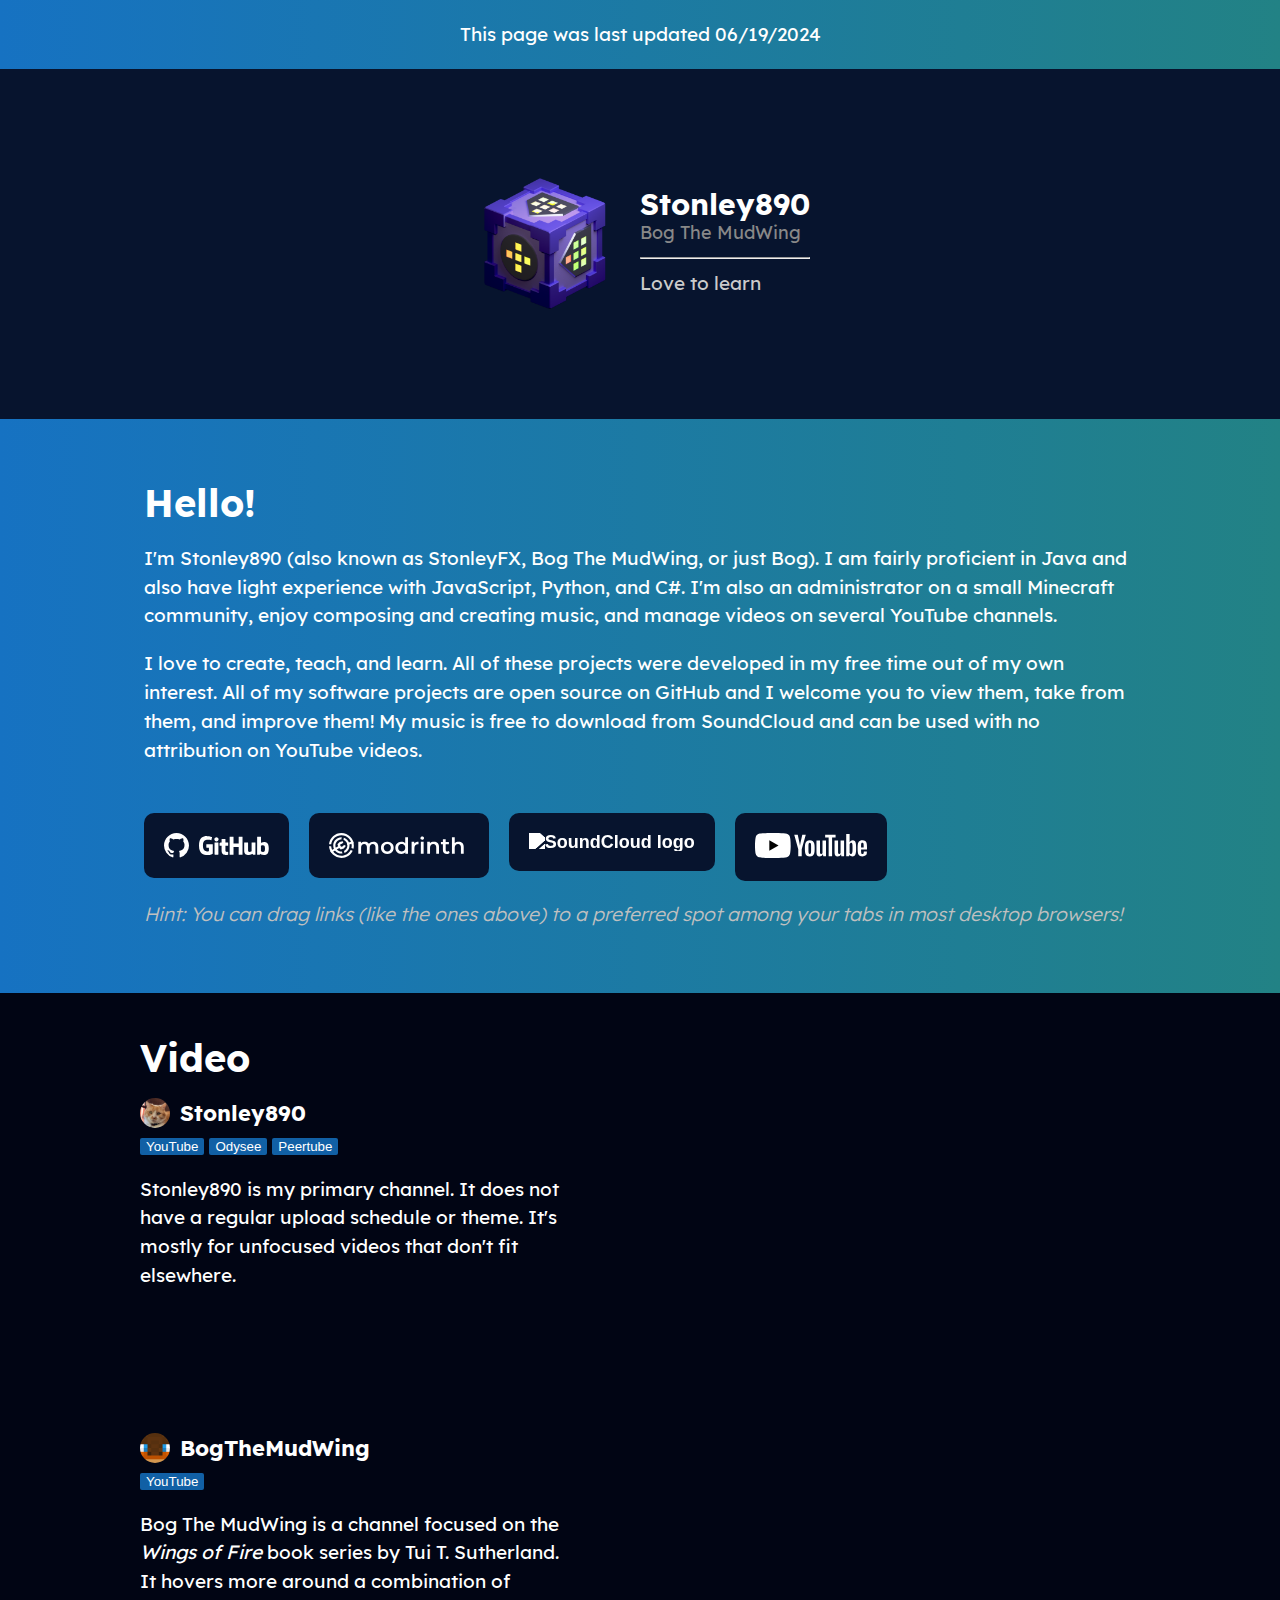
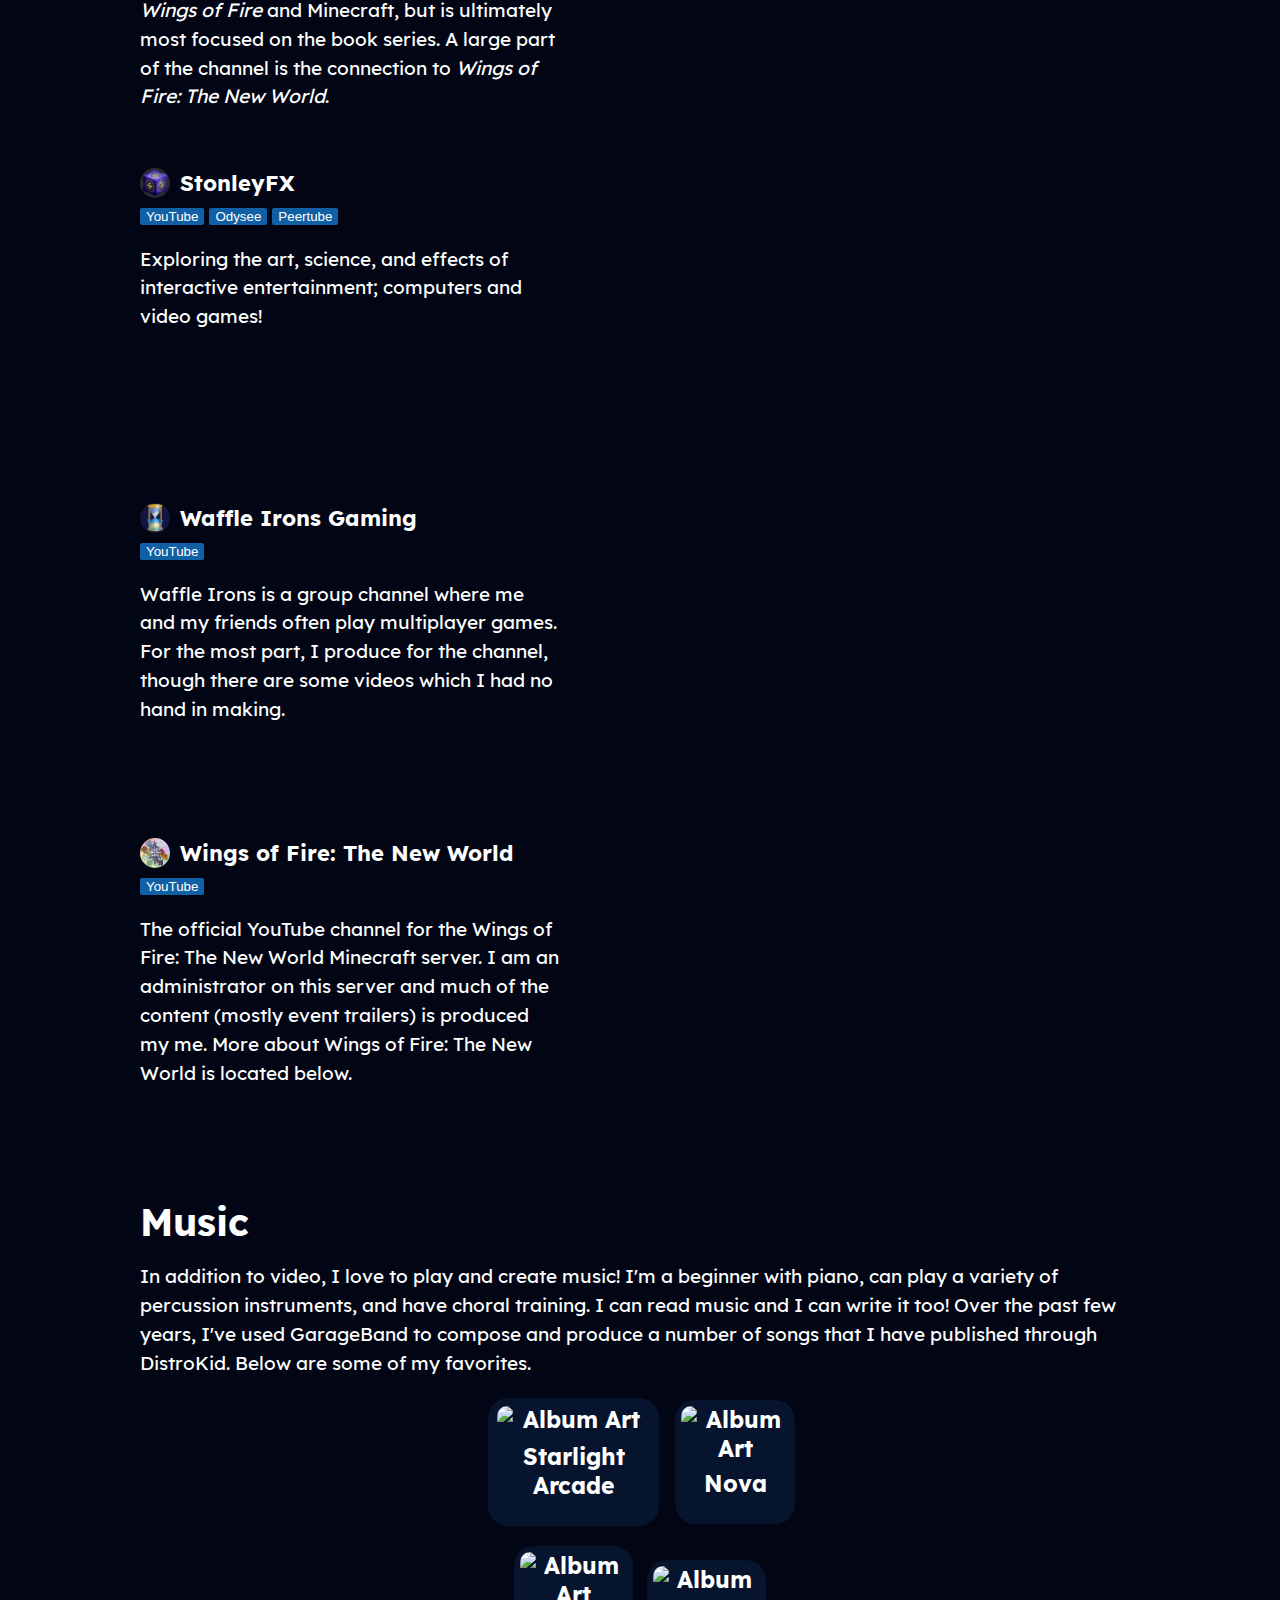
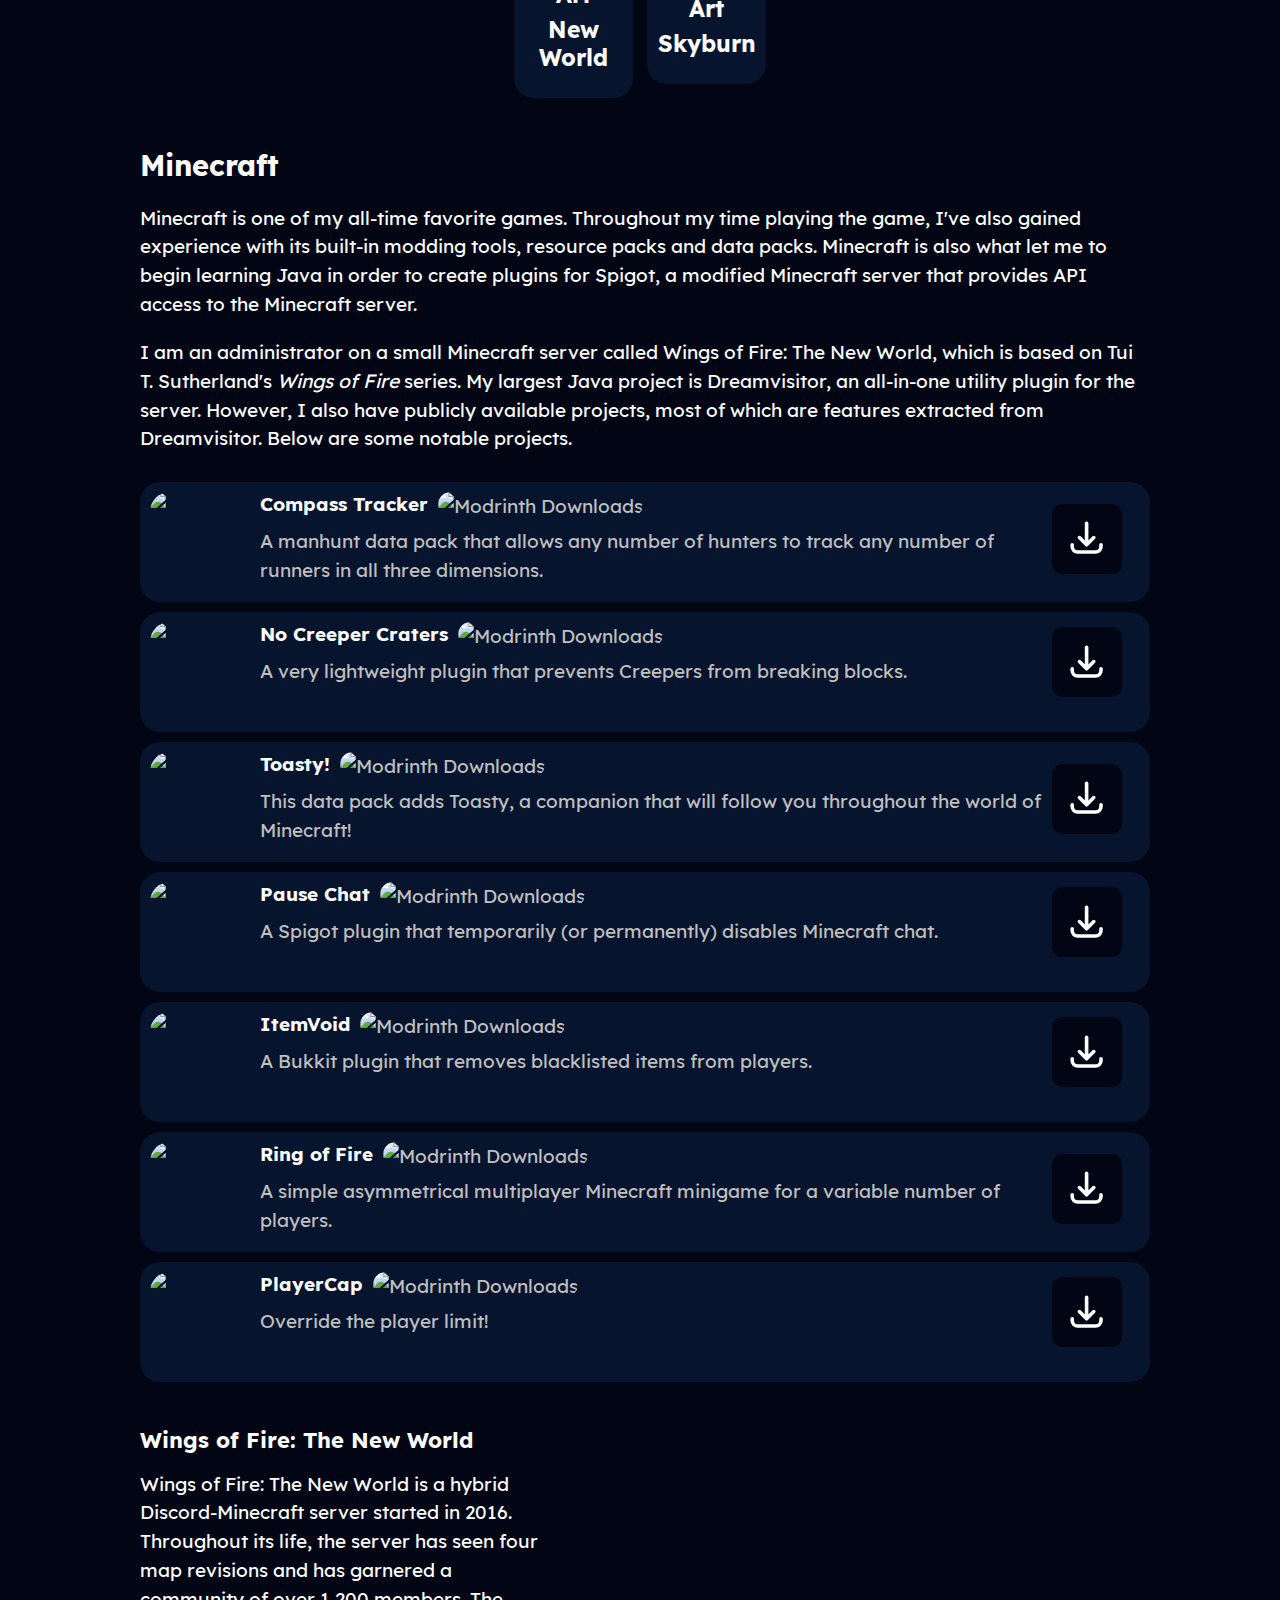
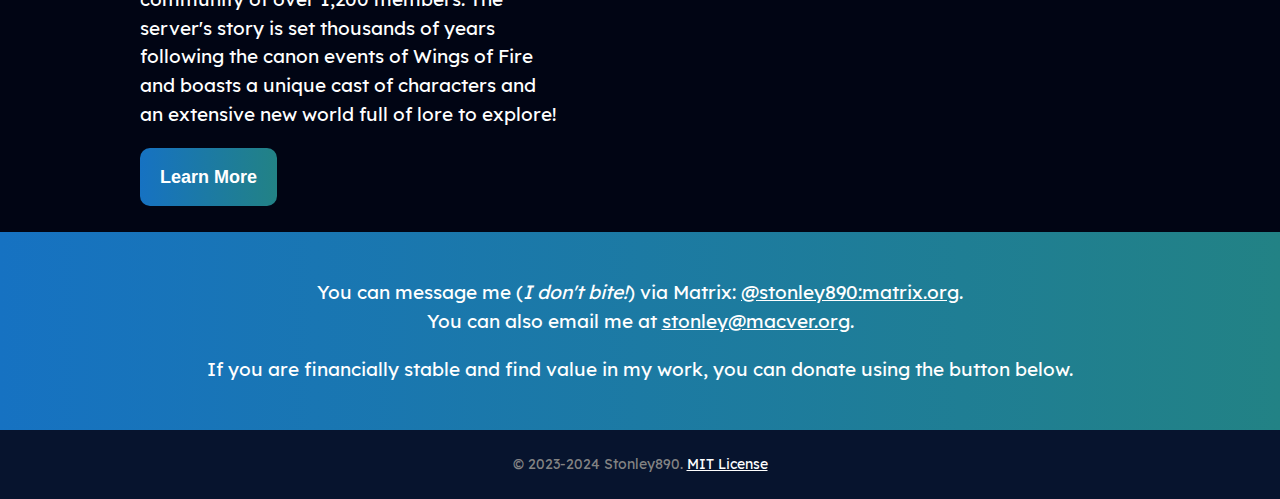
==== index.html @ 44212c24 "Adaptive design for mobile devices" ====
<!DOCTYPE html>
<html lang="en">

<head>
    <link rel="shortcut icon" type="image/x-icon" href="favicon.ico">
    <meta charset="UTF-8">
    <meta name="viewport" content="width=device-width, initial-scale=1.0">
    <title>Stonley890 - Home</title>
    <link rel="stylesheet" href="style.css">
</head>

<body>
    <header>
        <nav>
            <p style="margin: 0;">This page was last updated 06/19/2024</p>
        </nav>
    </header>

    <main style="padding: 0;">
        <div class="profile">
            <img src="avatars/Compute_Cube_Transparent_Medium.png" alt="Compute Cube Avatar">
            <div class="details">
                <div class="name">Stonley890</div>
                <div class="subtext">Bog The MudWing</div>
                <hr>
                <p style="margin: 0px; color: #cbcbcb;">Love to learn</p>
            </div>
        </div>

        <header>
            <div class="maintext">
                <h1>Hello!</h1>
                <p>I'm Stonley890 (also known as StonleyFX, Bog The MudWing, or just Bog). I am fairly proficient in
                    Java
                    and also have light experience with JavaScript, Python, and C#. I'm also an administrator on a small
                    Minecraft community, enjoy composing and creating music, and manage videos on several YouTube
                    channels.
                </p>
                <p>
                    I love to create, teach, and learn. All of these projects were developed in my free time out of my
                    own
                    interest. All of my software projects are open source on GitHub and I welcome you to view them, take
                    from them, and
                    improve them! My music is free to download from SoundCloud and can be used with no attribution on
                    YouTube videos.
                </p>

                <br>

                <div style="display:flex; gap:20px; flex-wrap: wrap;">

                    <a class="textbutton" href="https://github.com/Stonley890" target="_blank">
                        <div>
                            <svg viewBox="0 0 16 16">
                                <path
                                    d="M8 0c4.42 0 8 3.58 8 8a8.013 8.013 0 0 1-5.45 7.59c-.4.08-.55-.17-.55-.38 0-.27.01-1.13.01-2.2 0-.75-.25-1.23-.54-1.48 1.78-.2 3.65-.88 3.65-3.95 0-.88-.31-1.59-.82-2.15.08-.2.36-1.02-.08-2.12 0 0-.67-.22-2.2.82-.64-.18-1.32-.27-2-.27-.68 0-1.36.09-2 .27-1.53-1.03-2.2-.82-2.2-.82-.44 1.1-.16 1.92-.08 2.12-.51.56-.82 1.28-.82 2.15 0 3.06 1.86 3.75 3.64 3.95-.23.2-.44.55-.51 1.07-.46.21-1.61.55-2.33-.66-.15-.24-.6-.83-1.23-.82-.67.01-.27.38.01.53.34.19.73.9.82 1.13.16.45.68 1.31 2.69.94 0 .67.01 1.3.01 1.49 0 .21-.15.45-.55.38A7.995 7.995 0 0 1 0 8c0-4.42 3.58-8 8-8Z">
                                </path>
                            </svg>
                            <svg viewBox="0 0 45 16">
                                <path
                                    d="M8.81 7.35v5.74c0 .04-.01.11-.06.13 0 0-1.25.89-3.31.89-2.49 0-5.44-.78-5.44-5.92S2.58 1.99 5.1 2c2.18 0 3.06.49 3.2.58.04.05.06.09.06.14L7.94 4.5c0 .09-.09.2-.2.17-.36-.11-.9-.33-2.17-.33-1.47 0-3.05.42-3.05 3.73s1.5 3.7 2.58 3.7c.92 0 1.25-.11 1.25-.11v-2.3H4.88c-.11 0-.19-.08-.19-.17V7.35c0-.09.08-.17.19-.17h3.74c.11 0 .19.08.19.17Zm35.85 2.33c0 3.43-1.11 4.41-3.05 4.41-1.64 0-2.52-.83-2.52-.83s-.04.46-.09.52c-.03.06-.08.08-.14.08h-1.48c-.1 0-.19-.08-.19-.17l.02-11.11c0-.09.08-.17.17-.17h2.13c.09 0 .17.08.17.17v3.77s.82-.53 2.02-.53l-.01-.02c1.2 0 2.97.45 2.97 3.88ZM27.68 2.43c.09 0 .17.08.17.17v11.11c0 .09-.08.17-.17.17h-2.13c-.09 0-.17-.08-.17-.17l.02-4.75h-3.31v4.75c0 .09-.08.17-.17.17h-2.13c-.08 0-.17-.08-.17-.17V2.6c0-.09.08-.17.17-.17h2.13c.09 0 .17.08.17.17v4.09h3.31V2.6c0-.09.08-.17.17-.17Zm8.26 3.64c.11 0 .19.08.19.17l-.02 7.47c0 .09-.06.17-.17.17H34.6c-.07 0-.14-.04-.16-.09-.03-.06-.08-.45-.08-.45s-1.13.77-2.52.77c-1.69 0-2.92-.55-2.92-2.75V6.25c0-.09.08-.17.17-.17h2.14c.09 0 .17.08.17.17V11c0 .75.22 1.09.97 1.09s1.3-.39 1.3-.39V6.26c0-.11.06-.19.17-.19Zm-17.406 5.971h.005a.177.177 0 0 1 .141.179v1.5c0 .07-.03.14-.09.16-.1.05-.74.22-1.27.22-1.16 0-2.86-.25-2.86-2.69V8.13h-1.11c-.09 0-.17-.08-.17-.19V6.58c0-.08.05-.15.13-.17.07-.01 1.16-.28 1.16-.28V3.96c0-.08.05-.13.14-.13h2.16c.09 0 .14.05.14.13v2.11h1.59c.08 0 .16.08.16.17v1.7c0 .11-.07.19-.16.19h-1.59v3.131c0 .47.27.83 1.05.83.247 0 .481-.049.574-.05ZM12.24 6.06c.09 0 .17.08.17.17v7.37c0 .18-.05.27-.25.27h-1.92c-.17 0-.3-.07-.3-.27V6.26c0-.11.08-.2.17-.2Zm29.99 3.78c0-1.81-.73-2.05-1.5-1.97-.6.04-1.08.34-1.08.34v3.52s.49.34 1.22.36c1.03.03 1.36-.34 1.36-2.25ZM11.19 2.68c.75 0 1.36.61 1.36 1.38 0 .77-.61 1.38-1.36 1.38-.77 0-1.38-.61-1.38-1.38 0-.77.61-1.38 1.38-1.38Zm7.34 9.35v.001l.01.01h-.001l-.005-.001v.001c-.009-.001-.015-.011-.024-.011Z">
                                </path>
                            </svg>
                        </div>
                    </a>

                    <a class="textbutton" href="https://modrinth.com/user/Stonley890" target="_blank">
                        <div>
                            <svg xmlns="http://www.w3.org/2000/svg" xml:space="preserve" fill-rule="evenodd"
                                stroke-linejoin="round" stroke-miterlimit="2" clip-rule="evenodd" viewBox="0 0 3307 593"
                                class="text-logo" aria-hidden="true" data-v-4efc4064="">
                                <path fill-rule="nonzero"
                                    d="M1053.02 205.51c35.59 0 64.27 10.1 84.98 30.81 20.72 21.25 31.34 52.05 31.34 93.48v162.53h-66.4V338.3c0-24.96-5.3-43.55-16.46-56.3-11.15-12.22-26.55-18.6-47.27-18.6-22.3 0-40.37 7.45-53.65 21.79-13.27 14.87-20.18 36.11-20.18 63.2v143.94h-66.4V338.3c0-24.96-5.3-43.55-16.46-56.3-11.15-12.22-26.56-18.6-47.27-18.6-22.84 0-40.37 7.45-53.65 21.79-13.27 14.34-20.18 35.58-20.18 63.2v143.94h-66.4V208.7h63.21v36.12c10.63-12.75 23.9-22.3 39.84-29.21 15.93-6.9 33.46-10.1 53.11-10.1 21.25 0 40.37 3.72 56.84 11.69 16.46 8.5 29.21 20.18 38.77 35.59 11.69-14.88 26.56-26.56 45.15-35.06 18.59-7.97 38.77-12.22 61.08-12.22Zm329.84 290.54c-28.68 0-54.7-6.37-77.54-18.59a133.19 133.19 0 0 1-53.65-52.05c-13.28-21.78-19.65-46.74-19.65-74.9 0-28.14 6.37-53.1 19.65-74.88a135.4 135.4 0 0 1 53.65-51.53c22.84-12.21 48.86-18.59 77.54-18.59 29.22 0 55.24 6.38 78.08 18.6 22.84 12.21 40.9 29.74 54.18 51.52 12.75 21.77 19.12 46.74 19.12 74.89s-6.37 53.11-19.12 74.89c-13.28 22.3-31.34 39.83-54.18 52.05-22.84 12.22-48.86 18.6-78.08 18.6Zm0-56.83c24.44 0 44.62-7.97 60.55-24.43 15.94-16.47 23.9-37.72 23.9-64.27 0-26.56-7.96-47.8-23.9-64.27-15.93-16.47-36.11-24.43-60.55-24.43-24.43 0-44.61 7.96-60.02 24.43-15.93 16.46-23.9 37.71-23.9 64.27 0 26.55 7.97 47.8 23.9 64.27 15.4 16.46 35.6 24.43 60.02 24.43Zm491.32-341v394.11h-63.74v-36.65a108.02 108.02 0 0 1-40.37 30.28c-16.46 6.9-34 10.1-53.65 10.1-27.08 0-51.52-5.85-73.3-18.07-21.77-12.21-39.3-29.21-51.52-51.52-12.21-21.78-18.59-47.27-18.59-75.95s6.38-54.18 18.6-75.96c12.21-21.77 29.74-38.77 51.52-50.99 21.77-12.21 46.2-18.06 73.3-18.06 18.59 0 36.11 3.2 51.52 9.56a106.35 106.35 0 0 1 39.83 28.69V98.22h66.4Zm-149.79 341c15.94 0 30.28-3.72 43.03-11.16 12.74-6.9 22.83-17.52 30.27-30.8 7.44-13.28 11.15-29.21 11.15-46.74s-3.71-33.46-11.15-46.74c-7.44-13.28-17.53-23.9-30.27-31.34-12.75-6.9-27.1-10.62-43.03-10.62s-30.27 3.71-43.02 10.62c-12.75 7.43-22.84 18.06-30.28 31.34-7.43 13.28-11.15 29.2-11.15 46.74 0 17.53 3.72 33.46 11.15 46.74 7.44 13.28 17.53 23.9 30.28 30.8 12.75 7.44 27.09 11.16 43.02 11.16Zm298.51-189.09c19.12-29.74 52.58-44.62 100.92-44.62v63.21a84.29 84.29 0 0 0-15.4-1.6c-26.03 0-46.22 7.44-60.56 22.32-14.34 15.4-21.78 37.18-21.78 65.33v137.56h-66.39V208.7h63.2v41.43Zm155.63-41.43h66.39v283.63h-66.4V208.7Zm33.46-46.74c-12.22 0-22.31-3.72-30.28-11.68a37.36 37.36 0 0 1-12.21-28.16c0-11.15 4.25-20.71 12.21-28.68 7.97-7.43 18.06-11.15 30.28-11.15 12.21 0 22.3 3.72 30.27 10.62 7.97 7.44 12.22 16.47 12.22 27.62 0 11.69-3.72 21.25-11.69 29.21-7.96 7.97-18.59 12.22-30.8 12.22Zm279.38 43.55c35.59 0 64.27 10.63 86.05 31.34 21.78 20.72 32.4 52.05 32.4 92.95v162.53h-66.4V338.3c0-24.96-5.84-43.55-17.52-56.3-11.69-12.22-28.15-18.6-49.93-18.6-24.43 0-43.55 7.45-57.9 21.79-14.34 14.87-21.24 36.11-21.24 63.73v143.41h-66.4V208.7h63.21v36.65c11.16-13.28 24.97-22.84 41.43-29.74 16.47-6.9 35.59-10.1 56.3-10.1Zm371.81 271.42a78.34 78.34 0 0 1-28.15 14.34 130.83 130.83 0 0 1-35.6 4.78c-31.33 0-55.23-7.97-72.23-24.43-17-16.47-25.5-39.84-25.5-71.17V263.94h-46.73v-53.11h46.74v-64.8h66.4v64.8h75.95v53.11h-75.96v134.91c0 13.81 3.19 24.43 10.1 31.34 6.9 7.44 16.46 11.15 29.2 11.15 14.88 0 27.1-3.71 37.19-11.68l18.59 47.27Zm214.05-271.42c35.59 0 64.27 10.63 86.05 31.34 21.77 20.72 32.4 52.05 32.4 92.95v162.53h-66.4V338.3c0-24.96-5.84-43.55-17.53-56.3-11.68-12.22-28.15-18.6-49.92-18.6-24.44 0-43.56 7.45-57.9 21.79-14.34 14.87-21.24 36.11-21.24 63.73v143.41h-66.4V98.23h66.4v143.4c11.15-11.68 24.43-20.71 40.9-27.09 15.93-5.84 33.99-9.03 53.64-9.03Z"
                                    fill="currentColor" data-v-4efc4064=""></path>
                                <g fill="var(--color-brand)" data-v-4efc4064="">
                                    <path
                                        d="m29 424.4 188.2-112.95-17.15-45.48 53.75-55.21 67.93-14.64 19.67 24.21-31.32 31.72-27.3 8.6-19.52 20.05 9.56 26.6 19.4 20.6 27.36-7.28 19.47-21.38 42.51-13.47 12.67 28.5-43.87 53.78-73.5 23.27-32.97-36.7L55.06 467.94C46.1 456.41 35.67 440.08 29 424.4Zm543.03-230.25-149.5 40.32c8.24 21.92 10.95 34.8 13.23 49l149.23-40.26c-2.38-15.94-6.65-32.17-12.96-49.06Z"
                                        data-v-4efc4064=""></path>
                                    <path
                                        d="M51.28 316.13c10.59 125 115.54 223.3 243.27 223.3 96.51 0 180.02-56.12 219.63-137.46l48.61 16.83c-46.78 101.34-149.35 171.75-268.24 171.75C138.6 590.55 10.71 469.38 0 316.13h51.28ZM.78 265.24C15.86 116.36 141.73 0 294.56 0c162.97 0 295.28 132.31 295.28 295.28 0 26.14-3.4 51.49-9.8 75.63l-48.48-16.78a244.28 244.28 0 0 0 7.15-58.85c0-134.75-109.4-244.15-244.15-244.15-124.58 0-227.49 93.5-242.32 214.11H.8Z"
                                        class="ring ring--large" data-v-4efc4064=""></path>
                                    <path
                                        d="M293.77 153.17c-78.49.07-142.2 63.83-142.2 142.34 0 78.56 63.79 142.34 142.35 142.34 3.98 0 7.93-.16 11.83-.49l14.22 49.76a194.65 194.65 0 0 1-26.05 1.74c-106.72 0-193.36-86.64-193.36-193.35 0-106.72 86.64-193.35 193.36-193.35 2.64 0 5.28.05 7.9.16l-8.05 50.85Zm58.2-42.13c78.39 24.67 135.3 97.98 135.3 184.47 0 80.07-48.77 148.83-118.2 178.18l-14.17-49.55c48.08-22.85 81.36-71.89 81.36-128.63 0-60.99-38.44-113.07-92.39-133.32l8.1-51.15Z"
                                        class="ring ring--small" data-v-4efc4064=""></path>
                                </g>
                            </svg>
                        </div>
                    </a>

                    <a class="textbutton" href="https://soundcloud.com/Stonley890" target="_blank">
                        <div>
                            <img src="https://d21buns5ku92am.cloudfront.net/26628/images/419676-sc-logo-horizontal-20h-black-46e717-original-1645807039.png"
                                alt="SoundCloud logo" style="filter: contrast(0%) brightness(255);">
                        </div>
                    </a>

                    <a class="textbutton" href="https://www.youtube.com/@Stonley890" target="_blank">
                        <svg viewBox="0 0 90 20" focusable="false">
                            <svg viewBox="0 0 90 20" preserveAspectRatio="xMidYMid meet"
                                xmlns="http://www.w3.org/2000/svg">
                                <g>
                                    <path
                                        d="M27.9727 3.12324C27.6435 1.89323 26.6768 0.926623 25.4468 0.597366C23.2197 2.24288e-07 14.285 0 14.285 0C14.285 0 5.35042 2.24288e-07 3.12323 0.597366C1.89323 0.926623 0.926623 1.89323 0.597366 3.12324C2.24288e-07 5.35042 0 10 0 10C0 10 2.24288e-07 14.6496 0.597366 16.8768C0.926623 18.1068 1.89323 19.0734 3.12323 19.4026C5.35042 20 14.285 20 14.285 20C14.285 20 23.2197 20 25.4468 19.4026C26.6768 19.0734 27.6435 18.1068 27.9727 16.8768C28.5701 14.6496 28.5701 10 28.5701 10C28.5701 10 28.5677 5.35042 27.9727 3.12324Z"
                                        fill="white"></path>
                                    <path d="M11.4253 14.2854L18.8477 10.0004L11.4253 5.71533V14.2854Z" fill="black">
                                    </path>
                                </g>
                                <g>
                                    <g>
                                        <path
                                            d="M34.6024 13.0036L31.3945 1.41846H34.1932L35.3174 6.6701C35.6043 7.96361 35.8136 9.06662 35.95 9.97913H36.0323C36.1264 9.32532 36.3381 8.22937 36.665 6.68892L37.8291 1.41846H40.6278L37.3799 13.0036V18.561H34.6001V13.0036H34.6024Z">
                                        </path>
                                        <path
                                            d="M41.4697 18.1937C40.9053 17.8127 40.5031 17.22 40.2632 16.4157C40.0257 15.6114 39.9058 14.5437 39.9058 13.2078V11.3898C39.9058 10.0422 40.0422 8.95805 40.315 8.14196C40.5878 7.32588 41.0135 6.72851 41.592 6.35457C42.1706 5.98063 42.9302 5.79248 43.871 5.79248C44.7976 5.79248 45.5384 5.98298 46.0981 6.36398C46.6555 6.74497 47.0647 7.34234 47.3234 8.15137C47.5821 8.96275 47.7115 10.0422 47.7115 11.3898V13.2078C47.7115 14.5437 47.5845 15.6161 47.3329 16.4251C47.0812 17.2365 46.672 17.8292 46.1075 18.2031C45.5431 18.5771 44.7764 18.7652 43.8098 18.7652C42.8126 18.7675 42.0342 18.5747 41.4697 18.1937ZM44.6353 16.2323C44.7905 15.8231 44.8705 15.1575 44.8705 14.2309V10.3292C44.8705 9.43077 44.7929 8.77225 44.6353 8.35833C44.4777 7.94206 44.2026 7.7351 43.8074 7.7351C43.4265 7.7351 43.156 7.94206 43.0008 8.35833C42.8432 8.77461 42.7656 9.43077 42.7656 10.3292V14.2309C42.7656 15.1575 42.8408 15.8254 42.9914 16.2323C43.1419 16.6415 43.4123 16.8461 43.8074 16.8461C44.2026 16.8461 44.4777 16.6415 44.6353 16.2323Z">
                                        </path>
                                        <path
                                            d="M56.8154 18.5634H54.6094L54.3648 17.03H54.3037C53.7039 18.1871 52.8055 18.7656 51.6061 18.7656C50.7759 18.7656 50.1621 18.4928 49.767 17.9496C49.3719 17.4039 49.1743 16.5526 49.1743 15.3955V6.03751H51.9942V15.2308C51.9942 15.7906 52.0553 16.188 52.1776 16.4256C52.2999 16.6631 52.5045 16.783 52.7914 16.783C53.036 16.783 53.2712 16.7078 53.497 16.5573C53.7228 16.4067 53.8874 16.2162 53.9979 15.9858V6.03516H56.8154V18.5634Z">
                                        </path>
                                        <path
                                            d="M64.4755 3.68758H61.6768V18.5629H58.9181V3.68758H56.1194V1.42041H64.4755V3.68758Z">
                                        </path>
                                        <path
                                            d="M71.2768 18.5634H69.0708L68.8262 17.03H68.7651C68.1654 18.1871 67.267 18.7656 66.0675 18.7656C65.2373 18.7656 64.6235 18.4928 64.2284 17.9496C63.8333 17.4039 63.6357 16.5526 63.6357 15.3955V6.03751H66.4556V15.2308C66.4556 15.7906 66.5167 16.188 66.639 16.4256C66.7613 16.6631 66.9659 16.783 67.2529 16.783C67.4974 16.783 67.7326 16.7078 67.9584 16.5573C68.1842 16.4067 68.3488 16.2162 68.4593 15.9858V6.03516H71.2768V18.5634Z">
                                        </path>
                                        <path
                                            d="M80.609 8.0387C80.4373 7.24849 80.1621 6.67699 79.7812 6.32186C79.4002 5.96674 78.8757 5.79035 78.2078 5.79035C77.6904 5.79035 77.2059 5.93616 76.7567 6.23014C76.3075 6.52412 75.9594 6.90747 75.7148 7.38489H75.6937V0.785645H72.9773V18.5608H75.3056L75.5925 17.3755H75.6537C75.8724 17.7988 76.1993 18.1304 76.6344 18.3774C77.0695 18.622 77.554 18.7443 78.0855 18.7443C79.038 18.7443 79.7412 18.3045 80.1904 17.4272C80.6396 16.5476 80.8653 15.1765 80.8653 13.3092V11.3266C80.8653 9.92722 80.7783 8.82892 80.609 8.0387ZM78.0243 13.1492C78.0243 14.0617 77.9867 14.7767 77.9114 15.2941C77.8362 15.8115 77.7115 16.1808 77.5328 16.3971C77.3564 16.6158 77.1165 16.724 76.8178 16.724C76.585 16.724 76.371 16.6699 76.1734 16.5594C75.9759 16.4512 75.816 16.2866 75.6937 16.0702V8.96062C75.7877 8.6196 75.9524 8.34209 76.1852 8.12337C76.4157 7.90465 76.6697 7.79646 76.9401 7.79646C77.2271 7.79646 77.4481 7.90935 77.6034 8.13278C77.7609 8.35855 77.8691 8.73485 77.9303 9.26636C77.9914 9.79787 78.022 10.5528 78.022 11.5335V13.1492H78.0243Z">
                                        </path>
                                        <path
                                            d="M84.8657 13.8712C84.8657 14.6755 84.8892 15.2776 84.9363 15.6798C84.9833 16.0819 85.0821 16.3736 85.2326 16.5594C85.3831 16.7428 85.6136 16.8345 85.9264 16.8345C86.3474 16.8345 86.639 16.6699 86.7942 16.343C86.9518 16.0161 87.0365 15.4705 87.0506 14.7085L89.4824 14.8519C89.4965 14.9601 89.5035 15.1106 89.5035 15.3011C89.5035 16.4582 89.186 17.3237 88.5534 17.8952C87.9208 18.4667 87.0247 18.7536 85.8676 18.7536C84.4777 18.7536 83.504 18.3185 82.9466 17.446C82.3869 16.5735 82.1094 15.2259 82.1094 13.4008V11.2136C82.1094 9.33452 82.3987 7.96105 82.9772 7.09558C83.5558 6.2301 84.5459 5.79736 85.9499 5.79736C86.9165 5.79736 87.6597 5.97375 88.1771 6.32888C88.6945 6.684 89.059 7.23433 89.2707 7.98457C89.4824 8.7348 89.5882 9.76961 89.5882 11.0913V13.2362H84.8657V13.8712ZM85.2232 7.96811C85.0797 8.14449 84.9857 8.43377 84.9363 8.83593C84.8892 9.2381 84.8657 9.84722 84.8657 10.6657V11.5641H86.9283V10.6657C86.9283 9.86133 86.9001 9.25221 86.846 8.83593C86.7919 8.41966 86.6931 8.12803 86.5496 7.95635C86.4062 7.78702 86.1851 7.7 85.8864 7.7C85.5854 7.70235 85.3643 7.79172 85.2232 7.96811Z">
                                        </path>
                                    </g>
                                </g>
                            </svg>
                        </svg>
                    </a>

                </div>

                <p class="hint">Hint: You can drag links (like the ones above) to a preferred spot among your tabs in
                    most desktop browsers!</p>

            </div>
        </header>

        <div class="maintext">
            <h1>Video</h1>
            <div class="video-example">
                <div style="display: inline;">

                    <div class="user">
                        <img src="avatars/Cat.jpg" alt="Cat Avatar">
                        <h3>Stonley890</h3>
                    </div>
                    <div class="video-links">
                        <a href="https://youtube.com/@Stonley890" target="_blank"><button>YouTube</button></a>
                        <a href="https://odysee.com/@Stonley890:0" target="_blank"><button>Odysee</button></a>
                        <a href="https://video.everythingbagel.me/c/stonley890"
                            target="_blank"><button>Peertube</button></a>
                    </div>

                    <p>Stonley890 is my primary channel. It does not have a regular upload schedule or theme.
                        It's mostly for unfocused videos that don't fit elsewhere.
                    </p>
                </div>

                <iframe title="This AI TTS Bot Replicates my Voice"
                    src="https://video.everythingbagel.me/videos/embed/700d9427-670c-416e-821b-f0a897e66e20?warningTitle=0&amp;p2p=0"
                    allowfullscreen="" sandbox="allow-same-origin allow-scripts allow-popups allow-forms" width="560"
                    width="560" height="315"></iframe>

            </div>

            <div class="video-example">
                <div style="display: inline;">
                    <div class="user">
                        <img src="avatars/BogTheMudWing.png" alt="MudWing Face Avatar">
                        <h3>BogTheMudWing</h3>
                    </div>
                    <div class="video-links">
                        <a href="https://youtube.com/@BogTheMudWing" target="_blank"><button>YouTube</button></a>
                    </div>

                    <p>Bog The MudWing is a channel focused on the <i>Wings of Fire</i> book series by Tui T.
                        Sutherland. It
                        hovers more around a combination of <i>Wings of Fire</i> and Minecraft, but is ultimately most
                        focused on the book series. A large part of the channel is the connection to <i>Wings of Fire:
                            The
                            New World</i>.
                    </p>
                </div>

                <iframe width="560" height="315" src="https://www.youtube-nocookie.com/embed/AePdxLuUV2Q"
                    title="YouTube video player"
                    allow="accelerometer; autoplay; clipboard-write; encrypted-media; gyroscope; picture-in-picture; web-share"
                    allowfullscreen></iframe>
            </div>

            <div class="video-example">
                <div style="display: inline;">
                    <div class="user">
                        <img src="avatars/Compute_Cube_Medium.png" alt="Compute Cube Avatar">
                        <h3>StonleyFX</h3>
                    </div>
                    <div class="video-links">
                        <a href="https://youtube.com/@StonleyFX" target="_blank"><button>YouTube</button></a>
                        <a href="https://odysee.com/@StonleyFX:9" target="_blank"><button>Odysee</button></a>
                        <a href="https://video.everythingbagel.me/c/stonleyfx"
                            target="_blank"><button>Peertube</button></a>
                    </div>

                    <p>Exploring the art, science, and effects of interactive entertainment; computers and video games!
                    </p>
                </div>

                <iframe title="Breaking Physics (Intuitively) - Portal"
                    src="https://video.everythingbagel.me/videos/embed/bc7c032f-4d73-4b3e-ae82-802a106d2226?warningTitle=0&amp;p2p=0"
                    allowfullscreen="" sandbox="allow-same-origin allow-scripts allow-popups allow-forms" width="560"
                    width="560" height="315"></iframe>

            </div>

            <div class="video-example">
                <div style="display: inline;">
                    <div class="user">
                        <img src="avatars/Waffle_Irons.png" alt="Hourglass Avatar">
                        <h3>Waffle Irons Gaming</h3>
                    </div>
                    <div class="video-links">
                        <a href="https://youtube.com//@WaffleIrons" target="_blank"><button>YouTube</button></a>
                    </div>

                    <p>Waffle Irons is a group channel where me and my friends often play multiplayer games. For the
                        most part, I
                        produce for the channel, though there are some videos which I had no hand in making.
                    </p>
                </div>


                <iframe width="560" height="315" src="https://www.youtube-nocookie.com/embed/f2Av2nDr8WU"
                    title="YouTube video player"
                    allow="accelerometer; autoplay; clipboard-write; encrypted-media; gyroscope; picture-in-picture; web-share"
                    allowfullscreen></iframe>
            </div>

            <div class="video-example">
                <div style="display: inline;">
                    <div class="user">
                        <img src="avatars/cactus_small.png" alt="Star Avatar">
                        <h3>Wings of Fire: The New World</h3>
                    </div>
                    <div class="video-links">
                        <a href="https://youtube.com/@WOFTNW" target="_blank"><button>YouTube</button></a>
                    </div>

                    <p>The official YouTube channel for the Wings of Fire: The New World Minecraft server. I am an
                        administrator on this server and much of the content (mostly event trailers) is produced my me.
                        More
                        about Wings of Fire: The New World is located below.
                    </p>
                </div>


                <iframe width="560" height="315" src="https://www.youtube-nocookie.com/embed/OHgi3QG5C0w"
                    title="YouTube video player"
                    allow="accelerometer; autoplay; clipboard-write; encrypted-media; gyroscope; picture-in-picture; web-share"
                    allowfullscreen></iframe>
            </div>

            <br>

            <h1>Music</h1>
            <p>In addition to video, I love to play and create music! I'm a beginner with piano, can play a variety of
                percussion instruments, and have choral training. I can read music and I can write it too! Over the past
                few years, I've used GarageBand to compose and produce a number of songs that I have published through
                DistroKid. Below are some of my favorites.</p>

            <div class="musiccollection">
                <a href="https://distrokid.com/hyperfollow/stonley890/starlight-arcade" target="_blank">
                    <div class="musiccard">
                        <img alt="Album Art"
                            src="https://distrokid.imgix.net/http%3A%2F%2Fgather.fandalism.com%2F4977825--943DBB8C-A311-4CB3-AAB3513B61E4285C--0--682182--StarlightArcade.jpg?fm=jpg&q=75&w=800&s=2c6729abc4e6a6e19660fd59413a9203">
                        <p>Starlight Arcade</p>
                    </div>
                </a>
                <a href="https://distrokid.com/hyperfollow/stonley890/nova" target="_blank">
                    <div class="musiccard">
                        <img alt="Album Art"
                            src="https://distrokid.imgix.net/http%3A%2F%2Fgather.fandalism.com%2F4977825--E3209AE3-F622-47C2-B0E8B2F221461B2C--0--245126--Nova.jpeg?fm=jpg&q=75&w=800&s=2d1e17ec74b3de03e89d0f390c1de0a3">
                        <p>Nova</p>
                    </div>
                </a>
            </div>

            <div class="musiccollection">
                <a href="https://distrokid.com/hyperfollow/stonley890/new-world" target="_blank">
                    <div class="musiccard">
                        <img alt="Album Art"
                            src="https://distrokid.imgix.net/http%3A%2F%2Fgather.fandalism.com%2F4977825--73D2CF14-10C2-4471-BC05EB2809E80EDD--0--6742298--NewWorld.png?fm=jpg&q=75&w=800&s=21e7aeee43911512df9b2fe088e52ed3">
                        <p>New World</p>
                    </div>
                </a>
                <a href="https://distrokid.com/hyperfollow/stonley890/skyburn" target="_blank">
                    <div class="musiccard">
                        <img alt="Album Art"
                            src="https://distrokid.imgix.net/http%3A%2F%2Fgather.fandalism.com%2F4977825--69978B76-EC03-4CB1-B3A3072052024136--0--9343055--Skyburn.png?fm=jpg&q=75&w=800&s=73599f8084dbc54533f9144f3c4c152f">
                        <p>Skyburn</p>
                    </div>
                </a>
            </div>

            <br>

            <h2>Minecraft</h2>
            <p>Minecraft is one of my all-time favorite games. Throughout my time playing the game, I've also gained
                experience with its built-in modding tools, resource packs and data packs. Minecraft is also what let me
                to begin learning Java in order to create plugins for Spigot, a modified Minecraft server that provides
                API access to the Minecraft server.</p>
            <p>I am an administrator on a small Minecraft server called Wings of Fire: The New World, which is based on
                Tui T. Sutherland's <i>Wings of Fire</i> series. My largest Java project is Dreamvisitor, an all-in-one
                utility plugin for the server. However, I also have publicly available projects, most of which are
                features extracted from Dreamvisitor. Below are some notable projects.</p>

            <div>

                <div class="modcard">
                    <a href="https://modrinth.com/datapack/compass-tracker" target="_blank" class="info">
                        <div class="modtitle">
                            <p><b>Compass Tracker</b></p> <img alt="Modrinth Downloads"
                                src="https://img.shields.io/modrinth/dt/GvG2CaJa?style=for-the-badge">
                        </div>
                        <img src="https://cdn.modrinth.com/data/GvG2CaJa/5f606295694e45d67e75862366ae0a248933e702.png"
                            style="grid-area: icon;">

                        <div style="grid-area: description;">
                            <p>A manhunt data pack that allows any number of hunters to track any number of runners in
                                all
                                three
                                dimensions.</p>
                        </div>
                    </a>

                    <a href="https://modrinth.com/datapack/compass-tracker/versions" target="_blank">
                        <div class="download">
                            <svg xmlns="http://www.w3.org/2000/svg" fill="none" stroke="#ffffff" stroke-width="2"
                                viewBox="0 0 25 25" aria-hidden="true">
                                <path stroke-linecap="round" stroke-linejoin="round"
                                    d="M4 16v1a3 3 0 0 0 3 3h10a3 3 0 0 0 3-3v-1m-4-4-4 4m0 0-4-4m4 4V4"></path>
                            </svg>
                        </div>
                    </a>



                </div>



                <div class="modcard">
                    <a href="https://modrinth.com/plugin/no-creeper-craters" target="_blank" class="info">
                        <div class="modtitle">
                            <p><b>No Creeper Craters</b></p><img alt="Modrinth Downloads"
                                src="https://img.shields.io/modrinth/dt/Lx7VcXLd?style=for-the-badge">
                        </div>
                        <img src="https://cdn.modrinth.com/data/Lx7VcXLd/31c4f651788f76de5a6bd635452aeab86fdbdaea.png"
                            style="grid-area: icon;">

                        <div style="grid-area: description;">
                            <p>A very lightweight plugin that prevents Creepers from breaking blocks.</p>
                        </div>
                    </a>

                    <a href="https://modrinth.com/plugin/no-creeper-craters/versions" target="_blank">
                        <div class="download">
                            <svg xmlns="http://www.w3.org/2000/svg" fill="none" stroke="#ffffff" stroke-width="2"
                                viewBox="0 0 25 25" aria-hidden="true">
                                <path stroke-linecap="round" stroke-linejoin="round"
                                    d="M4 16v1a3 3 0 0 0 3 3h10a3 3 0 0 0 3-3v-1m-4-4-4 4m0 0-4-4m4 4V4"></path>
                            </svg>
                        </div>
                    </a>


                </div>



                <div class="modcard">
                    <a href="https://modrinth.com/datapack/toasty" target="_blank" class="info">
                        <div class="modtitle">
                            <p><b>Toasty!</b></p><img alt="Modrinth Downloads"
                                src="https://img.shields.io/modrinth/dt/oIehov5P?style=for-the-badge">

                        </div>
                        <img src="https://cdn.modrinth.com/data/oIehov5P/b359acfbcbfc0b0e27f90ce3b0b7765b5e0870b5.png"
                            style="grid-area: icon;">

                        <div style="grid-area: description;">
                            <p>This data pack adds Toasty, a companion that will follow you throughout the world of
                                Minecraft!</p>
                        </div>
                    </a>

                    <a href="https://modrinth.com/datapack/toasty/versions" target="_blank">
                        <div class="download">
                            <svg xmlns="http://www.w3.org/2000/svg" fill="none" stroke="#ffffff" stroke-width="2"
                                viewBox="0 0 25 25" aria-hidden="true">
                                <path stroke-linecap="round" stroke-linejoin="round"
                                    d="M4 16v1a3 3 0 0 0 3 3h10a3 3 0 0 0 3-3v-1m-4-4-4 4m0 0-4-4m4 4V4"></path>
                            </svg>
                        </div>
                    </a>

                </div>



                <div class="modcard">
                    <a href="https://modrinth.com/plugin/pause-chat" target="_blank" class="info">
                        <div class="modtitle">
                            <p><b>Pause Chat</b></p><img alt="Modrinth Downloads"
                                src="https://img.shields.io/modrinth/dt/a1i2EJjU?style=for-the-badge">

                        </div>
                        <img src="https://cdn.modrinth.com/data/a1i2EJjU/e653f9343b001f4a28bed16f02cec4134ee6e3f8.png"
                            style="grid-area: icon;">

                        <div style="grid-area: description;">
                            <p>A Spigot plugin that temporarily (or permanently) disables Minecraft chat.</p>
                        </div>
                    </a>

                    <a href="https://modrinth.com/plugin/pause-chat/versions" target="_blank">
                        <div class="download">
                            <svg xmlns="http://www.w3.org/2000/svg" fill="none" stroke="#ffffff" stroke-width="2"
                                viewBox="0 0 25 25" aria-hidden="true">
                                <path stroke-linecap="round" stroke-linejoin="round"
                                    d="M4 16v1a3 3 0 0 0 3 3h10a3 3 0 0 0 3-3v-1m-4-4-4 4m0 0-4-4m4 4V4"></path>
                            </svg>
                        </div>
                    </a>

                </div>

                <div class="modcard">
                    <a href="https://modrinth.com/plugin/itemvoid" target="_blank" class="info">
                        <div class="modtitle">
                            <p><b>ItemVoid</b></p><img alt="Modrinth Downloads"
                                src="https://img.shields.io/modrinth/dt/QR8nacp1?style=for-the-badge">

                        </div>
                        <img src="https://cdn.modrinth.com/data/QR8nacp1/8b1f380d0a59c402a0e42f25db3bedff99921acd.png"
                            style="grid-area: icon;">

                        <div style="grid-area: description;">
                            <p>A Bukkit plugin that removes blacklisted items from players.</p>
                        </div>
                    </a>

                    <a href="https://modrinth.com/plugin/itemvoid/versions" target="_blank">
                        <div class="download">
                            <svg xmlns="http://www.w3.org/2000/svg" fill="none" stroke="#ffffff" stroke-width="2"
                                viewBox="0 0 25 25" aria-hidden="true">
                                <path stroke-linecap="round" stroke-linejoin="round"
                                    d="M4 16v1a3 3 0 0 0 3 3h10a3 3 0 0 0 3-3v-1m-4-4-4 4m0 0-4-4m4 4V4"></path>
                            </svg>
                        </div>
                    </a>

                </div>

                <div class="modcard">
                    <a href="https://modrinth.com/datapack/ring-of-fire" target="_blank" class="info">
                        <div class="modtitle">
                            <p><b>Ring of Fire</b></p><img alt="Modrinth Downloads"
                                src="https://img.shields.io/modrinth/dt/txTe19i3?style=for-the-badge">

                        </div>
                        <img src="https://cdn.modrinth.com/data/txTe19i3/a37fd0e22ec821ef92c6aa3018c952a1346ebc43.png"
                            style="grid-area: icon;">

                        <div style="grid-area: description;">
                            <p>A simple asymmetrical multiplayer Minecraft minigame for a variable number of players.
                            </p>
                        </div>
                    </a>

                    <a href="https://modrinth.com/datapack/ring-of-fire/versions" target="_blank">
                        <div class="download">
                            <svg xmlns="http://www.w3.org/2000/svg" fill="none" stroke="#ffffff" stroke-width="2"
                                viewBox="0 0 25 25" aria-hidden="true">
                                <path stroke-linecap="round" stroke-linejoin="round"
                                    d="M4 16v1a3 3 0 0 0 3 3h10a3 3 0 0 0 3-3v-1m-4-4-4 4m0 0-4-4m4 4V4"></path>
                            </svg>
                        </div>
                    </a>

                </div>

                <div class="modcard">
                    <a href="https://modrinth.com/plugin/playercap" target="_blank" class="info">
                        <div class="modtitle">
                            <p><b>PlayerCap</b></p><img alt="Modrinth Downloads"
                                src="https://img.shields.io/modrinth/dt/cAz9mOOx?style=for-the-badge">

                        </div>
                        <img src="https://cdn-raw.modrinth.com/data/cAz9mOOx/f6cc3acae721a66d5a7fd943f880f3e28f63df77.png"
                            style="grid-area: icon;">

                        <div style="grid-area: description;">
                            <p>Override the player limit!</p>
                        </div>
                    </a>

                    <a href="https://modrinth.com/plugin/playercap/versions" target="_blank">
                        <div class="download">
                            <svg xmlns="http://www.w3.org/2000/svg" fill="none" stroke="#ffffff" stroke-width="2"
                                viewBox="0 0 25 25" aria-hidden="true">
                                <path stroke-linecap="round" stroke-linejoin="round"
                                    d="M4 16v1a3 3 0 0 0 3 3h10a3 3 0 0 0 3-3v-1m-4-4-4 4m0 0-4-4m4 4V4"></path>
                            </svg>
                        </div>
                    </a>

                </div>

            </div>

            <br>

            <div class="video-example">

                <div style="display: inline;">
                    <div class="user">
                        <h3>Wings of Fire: The New World</h3>
                    </div>

                    <p>Wings of Fire: The New World is a hybrid Discord-Minecraft server started in 2016. Throughout its
                        life, the server has seen four map revisions and has garnered a community of over 1,200 members.
                        The server's story is set thousands of years following the canon events of Wings of Fire and
                        boasts a unique cast of characters and an extensive new world full of lore to explore!
                    </p>

                    <a class="textbutton" href="https://www.woftnw.org" target="_blank">
                        Learn More
                    </a>
                </div>

                <iframe width="560" height="315" src="https://www.youtube-nocookie.com/embed/OHgi3QG5C0w"
                    title="YouTube video player"
                    allow="accelerometer; autoplay; clipboard-write; encrypted-media; gyroscope; picture-in-picture; web-share"
                    allowfullscreen></iframe>
            </div>
        </div>

        <header class="minorheader">
            <div class="maintext">

                <p>You can message me (<i>I don't bite!</i>) via Matrix: <a
                        href="https://matrix.to/#/@stonleyfx:matrix.org">@stonley890:matrix.org</a>.<br>
                    You can also email me at <a href="mailto: stonley@macver.org">stonley@macver.org</a>.</p>
                <p>If you are financially stable and find value in my work, you can donate using the button below.</p>
                <script src="https://liberapay.com/Stonley890/widgets/button.js"></script>
                <noscript><a href="https://liberapay.com/Stonley890/donate"><img alt="Donate using Liberapay"
                            src="https://liberapay.com/assets/widgets/donate.svg"></a></noscript>
            </div>
        </header>


    </main>

    <footer>
        &copy; 2023-2024 Stonley890. <a href="https://github.com/Stonley890/stonley890.github.io/blob/main/LICENSE">
            MIT License<a>
    </footer>

    <script>
        document.getElementById("copyButton").addEventListener("click", function () {
            const textToCopy = "stonley890";

            // Create a temporary textarea element
            const textarea = document.createElement("textarea");
            textarea.value = textToCopy;
            document.body.appendChild(textarea);

            // Select and copy the text
            textarea.select();
            document.execCommand("copy");

            // Remove the temporary textarea
            document.body.removeChild(textarea);

            // Provide feedback to the user
            const copyButton = document.getElementById("copyButton")
            copyButton.style.background = "center url('checkmark-icon.png')";
            copyButton.style.backgroundSize = "contain";
            copyButton.style.backgroundRepeat = "no-repeat";

        });
    </script>
</body>

</html>
---- style.css ----
@font-face {
    font-family: "Lexend";
    src: url('fonts/Lexend-Regular.woff2') format('woff2');
    font-weight: normal;
    font-style: normal;
}

@font-face {
    font-family: "Lexend";
    src: url('fonts/Lexend-Bold.woff2') format('woff2');
    font-weight: bold;
    font-style: normal;
}

@font-face {
    font-family: "Lexend";
    src: url('fonts/Lexend-Light.woff2') format('woff2');
    font-weight: 300;
    font-style: normal;
}

body {
    font-family: "Lexend", Arial, Helvetica, sans-serif;
    font-size: larger;
    color: #ffffff;
    margin: 0px;
    background-color: #010514;
    line-height: 150%;
}

body a:link {
    color: #ffffff;

}

body a:visited {
    color: #ffffff;
}

body a:hover {
    color: #ffffff;
}

.maintext {
    padding-left: 10%;
    padding-right: 10%;
    padding-top: 2%;
    padding-bottom: 2%;
    max-width: 1000px;
    width: auto;
    margin: auto;
}

.hint {
    color: #c0c0c0;
    font-style: italic;
    font-weight: 300;
}

header {
    background: linear-gradient(to left, #228285, #1672c2);
    padding: 20px;
}

header a:link {
    color: #ffffff;
}

header a:visited {
    color: #ffffff;
}

header .textbutton {
    color: white;
    background: #07142e;
}

header .textbutton:hover {

    box-shadow: 0px 0px 5px white;
    background: black;
}

header .textbutton:active {
    background: linear-gradient(to left, #228285, #1672c2);
    transition: all 0s;
}

.minorheader {
    padding: 2px;
    text-align: center;
}

nav {
    display: flex;
    justify-content: center;
    text-align: center;
}

nav a {
    color: #ffffff;
    margin: 0 10px;
    text-decoration: none;
    font-weight: normal;
}

main {
    padding: 20%;
}

.profile {
    display: flex;
    align-items: center;
    justify-content: center;
    background-color: #07142e;
    padding: 50px 5px 50px 5px;
    height: 250px;
}

.profile img {
    border-radius: 50%;
    width: 150px;
    margin-right: 20px;
}

.profile .name {
    font-size: 30px;
    font-weight: bold;
}

.profile .subtext {
    font-size: 18px;
    color: #888888;
}

.subprofile {
    display: grid;
    padding: 5%;
    overflow: hidden;
}

.subprofile img {
    width: 50px;
    padding: 15%;
}

.video-example {
    display: grid;
    gap: 20px;
    margin-top: 20px;
}

.video-example .user {

    display: flex;
    align-items: center;
    gap: 10px;
    line-height: 100%;
}

.user a {
    text-shadow: 0px 0px 5px transparent;

    transition: 1s cubic-bezier(0.075, 0.82, 0.165, 1);
}

.user a:hover {
    text-shadow: 0px 0px 5px #ffffff;
    letter-spacing: 1px;
}

.video-example img {
    width: 30px;
    border-radius: 50%;
}

.video-example iframe {
    grid-column: 2;
    flex-basis: 1;
    border: 0;
    border-radius: 10px;
}

.video-example p {
    text-decoration: none;
    flex: 1;
    min-width: 30%;
}

.video-example div {
    min-width: 30%;
}

.video-example h3 {
    margin: 0px;
}

.video-links {
    margin-top: 10px;
    display: flex;
    gap: 5px;
    align-items: center;
    line-height: 0;
    height: min-content;
    overflow-wrap: normal;
}

.video-links img {
    border-radius: 0%;
    height: 19px;
    width: auto;
}

.video-links button {
    background: #1160a5;
    color: white;
    border: 0px;
    border-radius: 2px;
    cursor: pointer;
}

.video-links button:hover {
    background: linear-gradient(to left, #228285, #1672c2);
    background-size: 400% 400%;

    -webkit-animation: MovingGradient 2s ease infinite;
    -moz-animation: MovingGradient 2s ease infinite;
    animation: MovingGradient 2s ease infinite;
}

.musiccollection {
    display: flex;
    align-items: center;
    justify-content: center;
    margin-top: 20px;
    height: auto;
}

.musiccollection a {
    text-decoration: none;
}

.musiccard {
    margin: auto;
    display: flex;
    flex-direction: column;
    align-items: center;
    justify-content: center;
    text-align: center;
    background: #07142e;
    padding: 0px;
    font-weight: bolder;
    font-size: larger;
    border-radius: 20px;
    width: 90%;
    height: 100%;
    text-decoration: none;
    transition: all 1s cubic-bezier(0.075, 0.82, 0.165, 1);
}

.musiccard p {
    margin: 0 0 25px 0;
}

.musiccard:hover {

    text-shadow: 0px 0px 5px black;
    box-shadow: 0px 0px 5px white;
    letter-spacing: 1px;
    color: #ffffff;

    background: linear-gradient(to left, #228285, #1672c2);
    background-size: 400% 400%;

    -webkit-animation: MovingGradient 2s ease infinite;
    -moz-animation: MovingGradient 2s ease infinite;
    animation: MovingGradient 2s ease infinite;
}

.musiccard img {
    margin: 5% 0;
    transition: all 1s cubic-bezier(0.075, 0.82, 0.165, 1);
    width: 90%;
    border-radius: 10px;
}

.musiccard:hover img {
    margin: 2.5% 0;
    width: 95%;
}

.musiccard:active {
    background: linear-gradient(to left, #33c2c7, #1a8aec);
    transition: all 0s;
}

.musiccard a:hover {
    color: white;
}

.modcard {
    display: inline-grid;
    grid-template-areas: "info download";
    grid-template-columns: auto min-content;
    grid-template-rows: auto auto;
    padding: 10px;
    gap: 10px;
    width: calc(100% - 10px);
    flex-wrap: nowrap;
    background-color: #07142e;
    border-radius: 20px;
    margin-top: 10px;
    text-decoration: none;
    height: 100px;

    transition: all 1s cubic-bezier(0.075, 0.82, 0.165, 1);
}

.modcard a {
    display: flex;
}

.modcard .info {
    color: #c0c0c0;
    grid-area: "info";
    display: inline-grid;
    grid-template-areas: "icon title" "icon description";
    grid-template-columns: min-content auto;
    grid-template-rows: 25px auto;
    gap: 10px;
    text-decoration: none;
    height: auto;
}

.modcard:hover .info {
    color: #ffffff
}

.modcard:hover {
    text-shadow: 0px 0px 5px black;
    box-shadow: 0px 0px 5px white;
    color: #ffffff;

    background: linear-gradient(to left, #228285, #1672c2);
    background-size: 400% 400%;

    -webkit-animation: MovingGradient 2s ease infinite;
    -moz-animation: MovingGradient 2s ease infinite;
    animation: MovingGradient 2s ease infinite;
}

.modcard b {
    color: #ffffff;
    transition: all 1s cubic-bezier(0.075, 0.82, 0.165, 1);
    letter-spacing: 0px;
}

.modcard:hover b {
    letter-spacing: 1px;
}

.modcard:active {
    background: linear-gradient(to left, #33c2c7, #1a8aec);
}

.modcard img {
    border-radius: 20px;
    width: 100px;
    transition: all 1s cubic-bezier(0.075, 0.82, 0.165, 1);
}

.modcard p {
    text-decoration: none;
    margin: 0px;
}

.modtitle {
    grid-area: title;
    display: flex;
    align-items: center;
    gap: 10px;
    
}

.modtitle img {
    height: 100%; width: auto;
}

.download {
    transition: all .3s ease-in-out;
    grid-area: download;
    align-self: center;
    justify-self: right;
    background: #010514;
    height: 70px;
    width: 70px;
    border-radius: 10px;
    margin-right: 18px;
    display: flex;
    align-items: center;
    justify-content: center;
}

.download svg {
    height: 45px;
}

.download:hover {
    transition: all 0s ease-in-out;
    background: #07142e;
    box-shadow: 0px 0px 5px white;
}

.textbutton {

    font-family: Arial, Helvetica, sans-serif;
    color: #ffffff;
    font-size: large;
    font-weight: bold;
    line-height: 100%;
    box-shadow: 0px 0px 5px transparent;

    padding: 20px;
    max-width: 1000px;
    width: max-content;

    text-decoration: none;
    text-align: center;
    display: table;

    border-width: 0px;
    border-radius: 10px;
    height: max-content;
    background: linear-gradient(to left, #228285, #1672c2);
    cursor: pointer;

    transition: all 1s cubic-bezier(0.075, 0.82, 0.165, 1);
    align-content: center;
}

.textbutton svg {
    fill: white;
    height: 25px;
}

.textbutton div {
    display: flex;
    align-items: center;
    gap: 10px;
}

.textbutton p {
    margin: 0px;
}

.textbutton:hover {

    text-shadow: 0px 0px 5px black;
    box-shadow: 0px 0px 5px white;
    letter-spacing: 1px;
    color: #ffffff;

    padding: 20px 30px;

    background: linear-gradient(to left, #228285, #1672c2);
    background-size: 400% 400%;

    -webkit-animation: MovingGradient 2s ease infinite;
    -moz-animation: MovingGradient 2s ease infinite;
    animation: MovingGradient 2s ease infinite;
}

.textbutton:active {
    background: linear-gradient(to left, #33c2c7, #1a8aec);
}

.woftnw-card {
    display: inline;
    grid-column: 1; grid-row: 1;
}

@-webkit-keyframes MovingGradient {
    0% {
        background-position: 0% 50%
    }

    50% {
        background-position: 100% 50%
    }

    100% {
        background-position: 0% 50%
    }
}

@-moz-keyframes MovingGradient {
    0% {
        background-position: 0% 50%
    }

    50% {
        background-position: 100% 50%
    }

    100% {
        background-position: 0% 50%
    }
}

@keyframes MovingGradient {
    0% {
        background-position: 0% 50%
    }

    50% {
        background-position: 100% 50%
    }

    100% {
        background-position: 0% 50%
    }
}

@media screen and (max-width: 1000px) {
    .video-example {
        row-gap: 20px;
    }

    .video-example iframe {
        width: 100%;
        grid-column: 1;
    }

    .video-example p {
        min-width: auto;
    }
}

@media screen and (max-width: 950px) {
    .download {
        display: none;
    }

    .modcard {
        height: auto;
    }
}

@media screen and (max-width: 600px) {
    .subprofile {
        visibility: hidden;
    }

    .musiccard p {
        font-size: medium;
    }
    .modtitle img {
        display: none;
    }
}

.copy-icon {
    display: inline-block;
    margin: 2%;
    width: 20px;
    height: 20px;
    background: center url("copy-icon.png");
    background-repeat: no-repeat;
    background-size: contain;
    background-position-x: center;
    cursor: pointer;
    border: solid 2px transparent;
    outline: 1px solid white;
    border-radius: 3px;
}

footer {
    background: #07142e;
    padding: 20px;
    text-align: center;
    font-size: 14px;
    color: #838383;
}
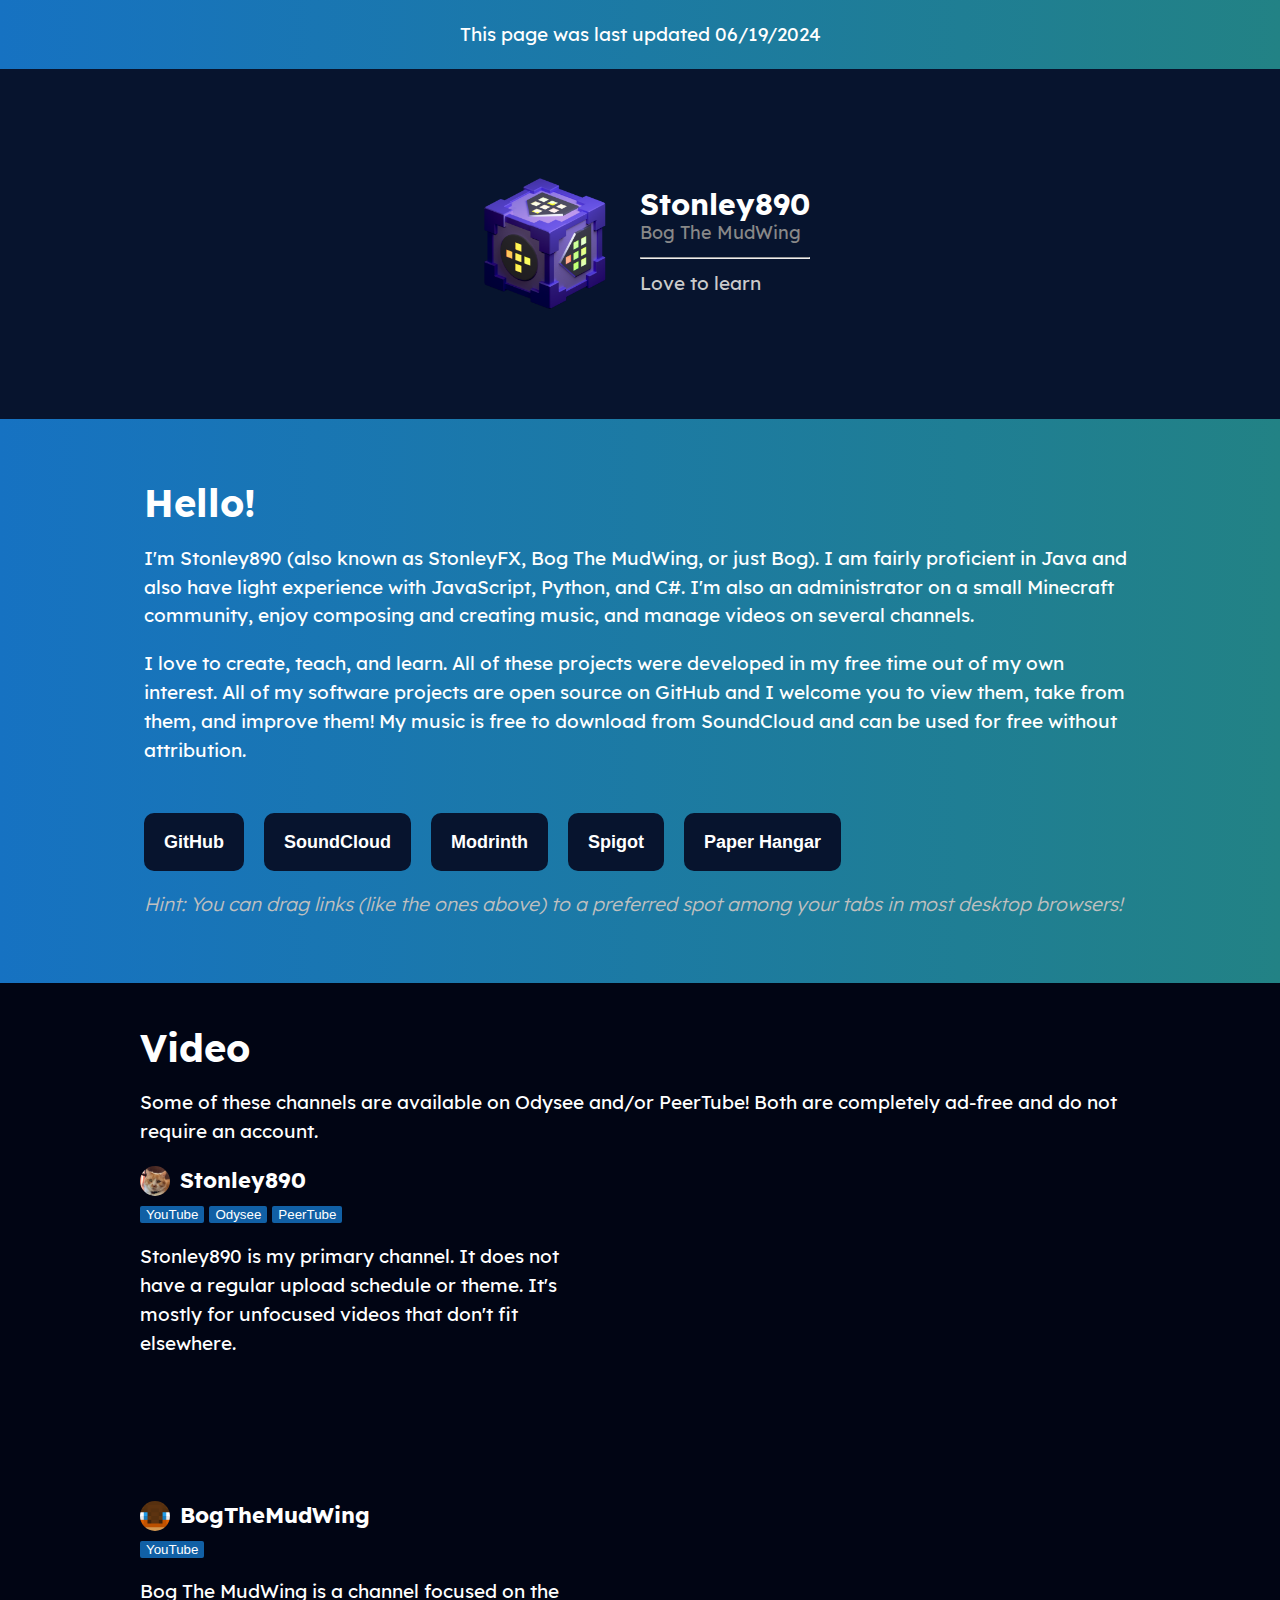
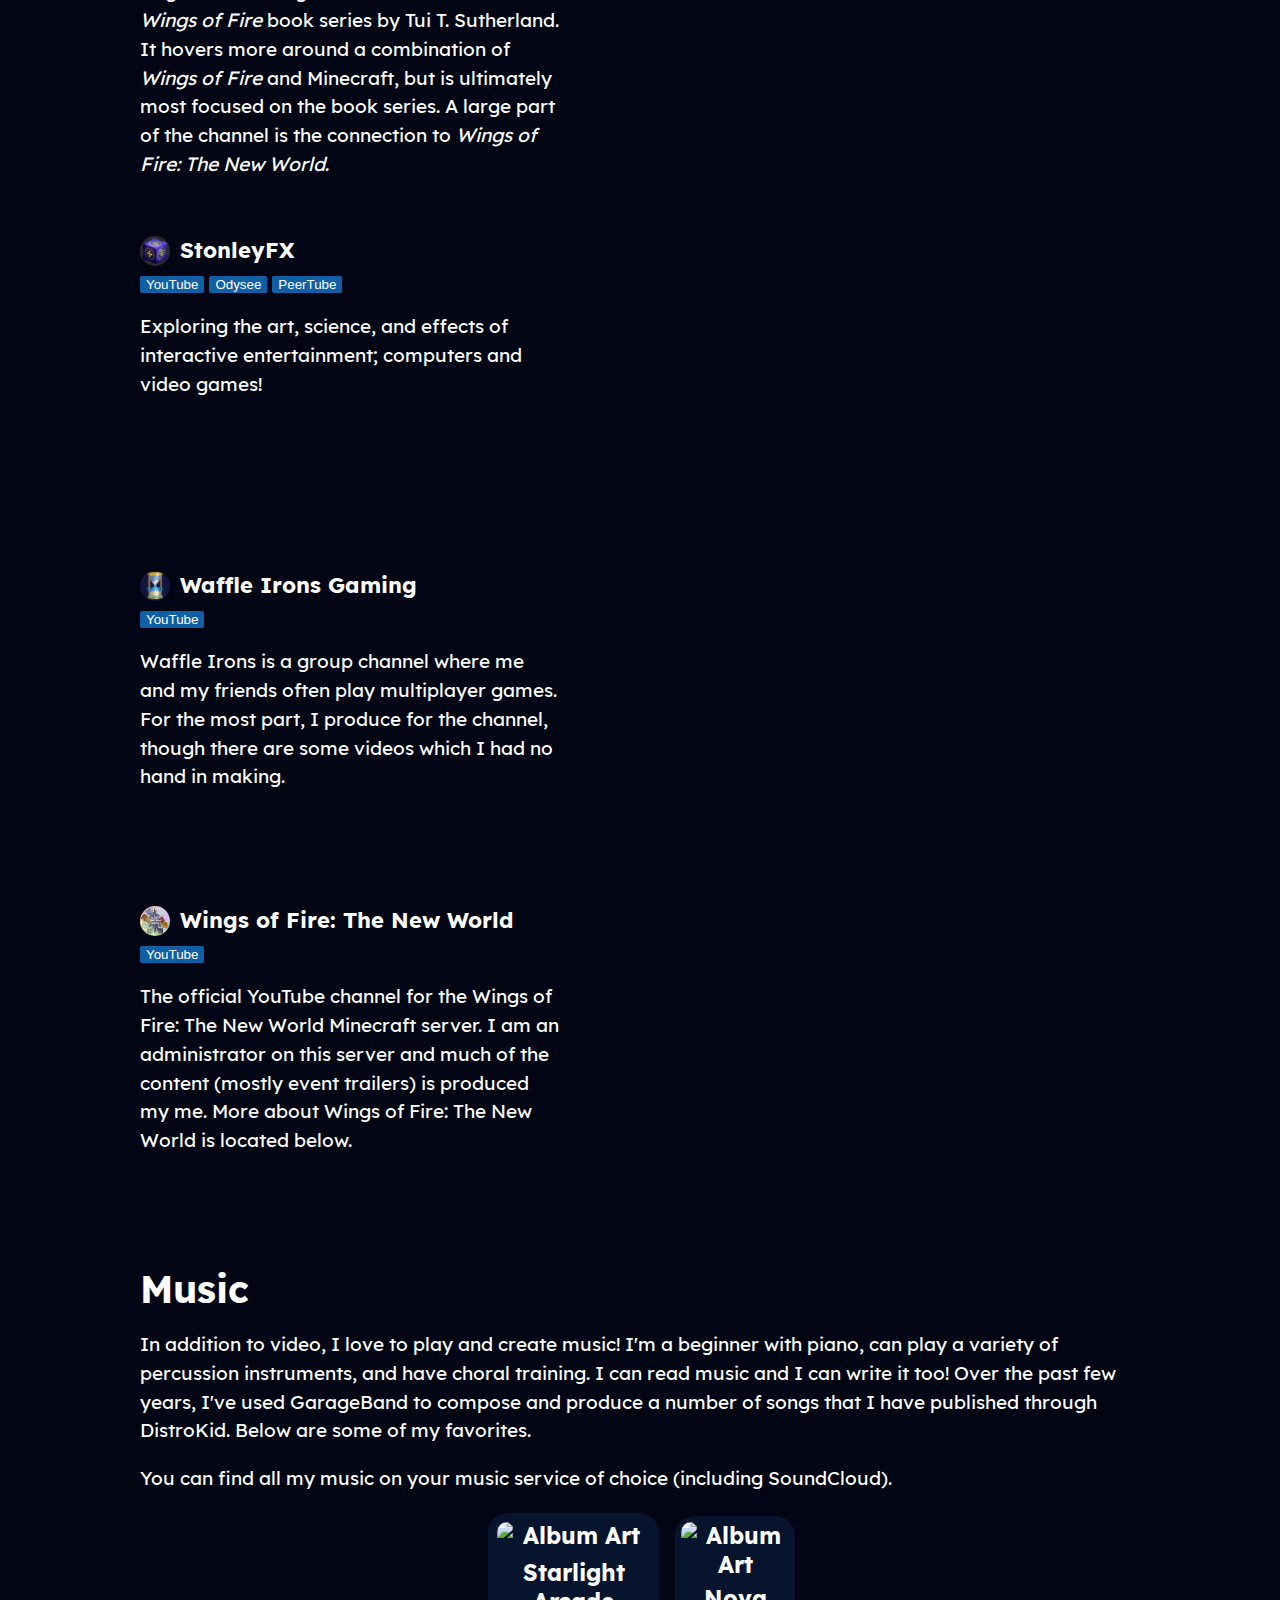
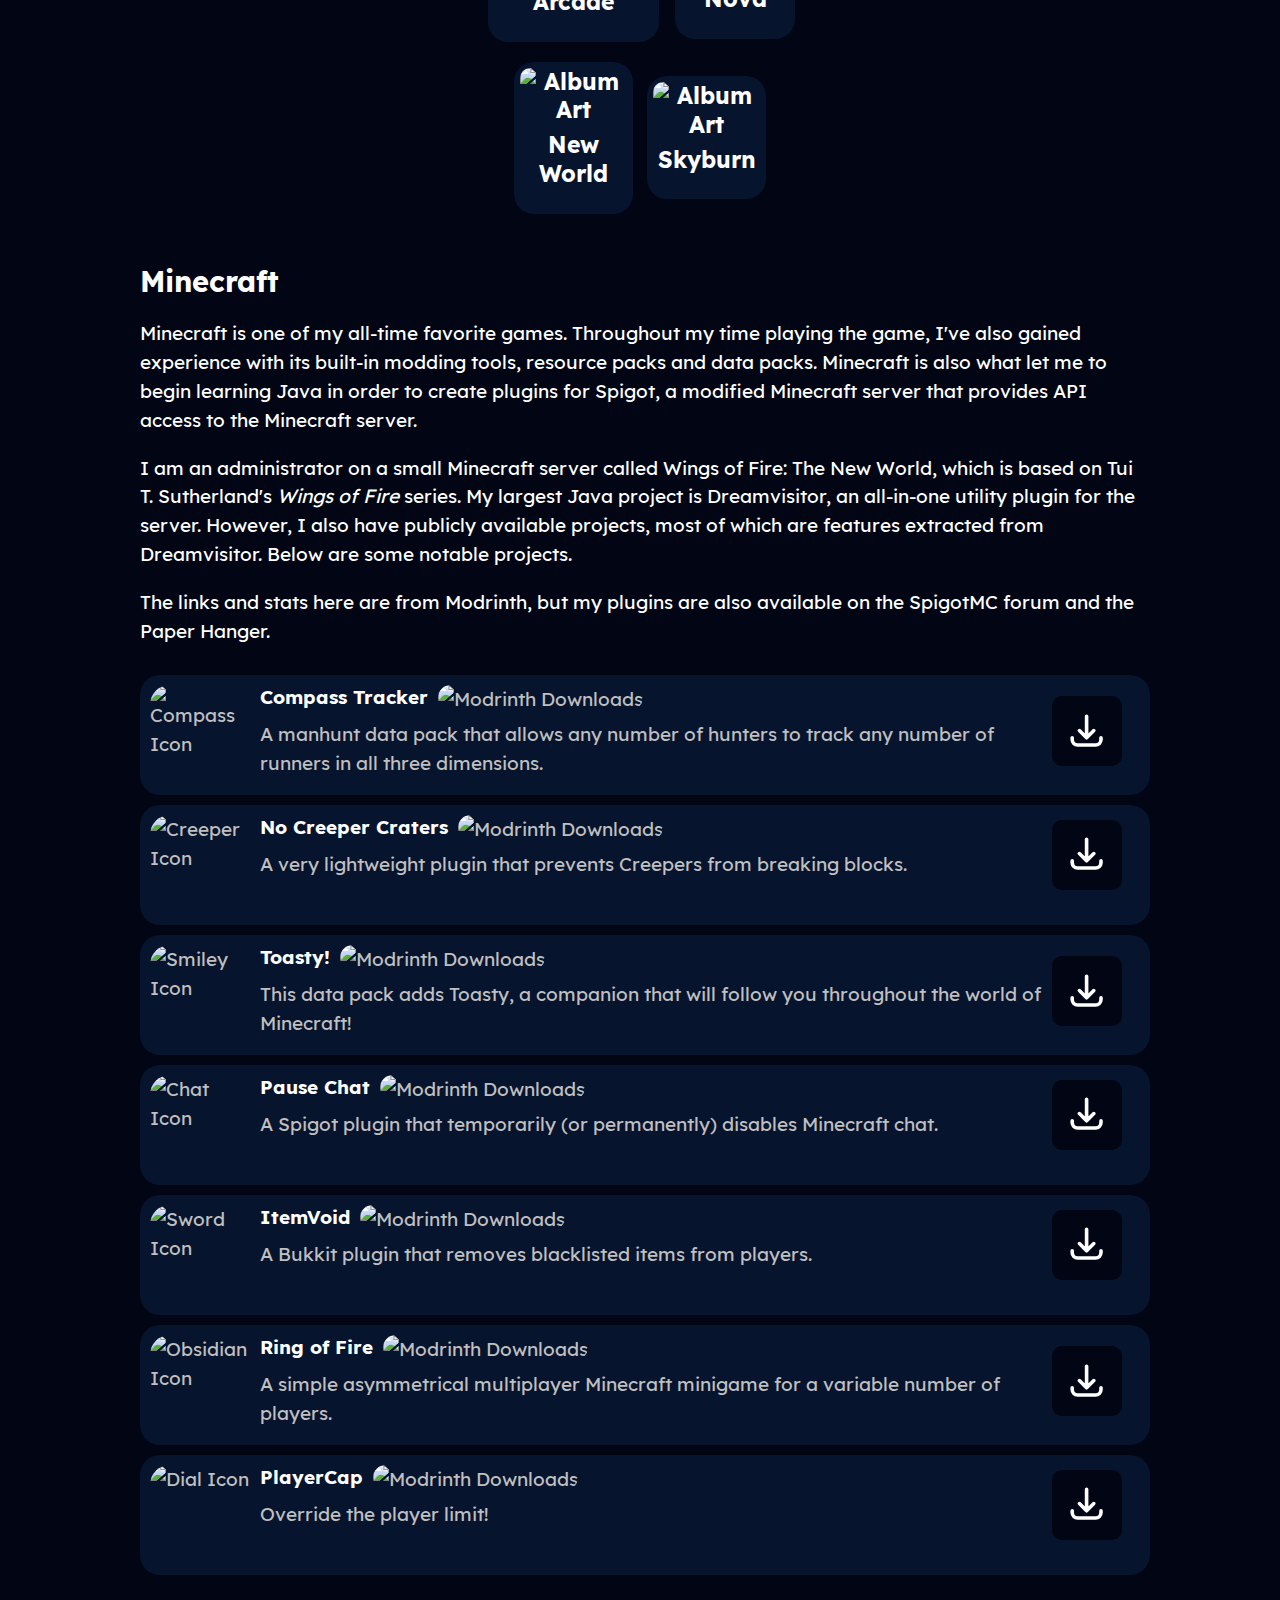
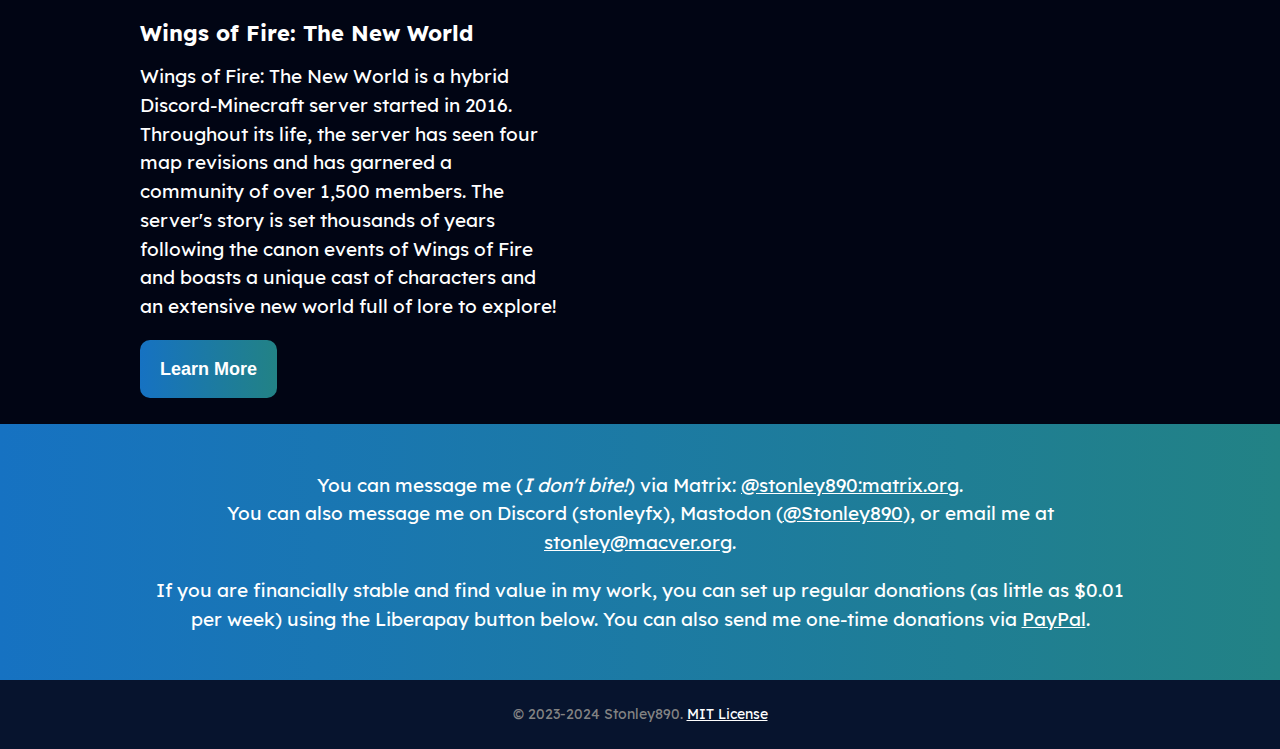
==== commit 72c4193d: "One last change" ====
--- a/index.html
+++ b/index.html
@@ -33,7 +33,7 @@
                 <p>I'm Stonley890 (also known as StonleyFX, Bog The MudWing, or just Bog). I am fairly proficient in
                     Java
                     and also have light experience with JavaScript, Python, and C#. I'm also an administrator on a small
-                    Minecraft community, enjoy composing and creating music, and manage videos on several YouTube
+                    Minecraft community, enjoy composing and creating music, and manage videos on several
                     channels.
                 </p>
                 <p>
@@ -41,8 +41,7 @@
                     own
                     interest. All of my software projects are open source on GitHub and I welcome you to view them, take
                     from them, and
-                    improve them! My music is free to download from SoundCloud and can be used with no attribution on
-                    YouTube videos.
+                    improve them! My music is free to download from SoundCloud and can be used for free without attribution.
                 </p>
 
                 <br>
@@ -50,88 +49,23 @@
                 <div style="display:flex; gap:20px; flex-wrap: wrap;">
 
                     <a class="textbutton" href="https://github.com/Stonley890" target="_blank">
-                        <div>
-                            <svg viewBox="0 0 16 16">
-                                <path
-                                    d="M8 0c4.42 0 8 3.58 8 8a8.013 8.013 0 0 1-5.45 7.59c-.4.08-.55-.17-.55-.38 0-.27.01-1.13.01-2.2 0-.75-.25-1.23-.54-1.48 1.78-.2 3.65-.88 3.65-3.95 0-.88-.31-1.59-.82-2.15.08-.2.36-1.02-.08-2.12 0 0-.67-.22-2.2.82-.64-.18-1.32-.27-2-.27-.68 0-1.36.09-2 .27-1.53-1.03-2.2-.82-2.2-.82-.44 1.1-.16 1.92-.08 2.12-.51.56-.82 1.28-.82 2.15 0 3.06 1.86 3.75 3.64 3.95-.23.2-.44.55-.51 1.07-.46.21-1.61.55-2.33-.66-.15-.24-.6-.83-1.23-.82-.67.01-.27.38.01.53.34.19.73.9.82 1.13.16.45.68 1.31 2.69.94 0 .67.01 1.3.01 1.49 0 .21-.15.45-.55.38A7.995 7.995 0 0 1 0 8c0-4.42 3.58-8 8-8Z">
-                                </path>
-                            </svg>
-                            <svg viewBox="0 0 45 16">
-                                <path
-                                    d="M8.81 7.35v5.74c0 .04-.01.11-.06.13 0 0-1.25.89-3.31.89-2.49 0-5.44-.78-5.44-5.92S2.58 1.99 5.1 2c2.18 0 3.06.49 3.2.58.04.05.06.09.06.14L7.94 4.5c0 .09-.09.2-.2.17-.36-.11-.9-.33-2.17-.33-1.47 0-3.05.42-3.05 3.73s1.5 3.7 2.58 3.7c.92 0 1.25-.11 1.25-.11v-2.3H4.88c-.11 0-.19-.08-.19-.17V7.35c0-.09.08-.17.19-.17h3.74c.11 0 .19.08.19.17Zm35.85 2.33c0 3.43-1.11 4.41-3.05 4.41-1.64 0-2.52-.83-2.52-.83s-.04.46-.09.52c-.03.06-.08.08-.14.08h-1.48c-.1 0-.19-.08-.19-.17l.02-11.11c0-.09.08-.17.17-.17h2.13c.09 0 .17.08.17.17v3.77s.82-.53 2.02-.53l-.01-.02c1.2 0 2.97.45 2.97 3.88ZM27.68 2.43c.09 0 .17.08.17.17v11.11c0 .09-.08.17-.17.17h-2.13c-.09 0-.17-.08-.17-.17l.02-4.75h-3.31v4.75c0 .09-.08.17-.17.17h-2.13c-.08 0-.17-.08-.17-.17V2.6c0-.09.08-.17.17-.17h2.13c.09 0 .17.08.17.17v4.09h3.31V2.6c0-.09.08-.17.17-.17Zm8.26 3.64c.11 0 .19.08.19.17l-.02 7.47c0 .09-.06.17-.17.17H34.6c-.07 0-.14-.04-.16-.09-.03-.06-.08-.45-.08-.45s-1.13.77-2.52.77c-1.69 0-2.92-.55-2.92-2.75V6.25c0-.09.08-.17.17-.17h2.14c.09 0 .17.08.17.17V11c0 .75.22 1.09.97 1.09s1.3-.39 1.3-.39V6.26c0-.11.06-.19.17-.19Zm-17.406 5.971h.005a.177.177 0 0 1 .141.179v1.5c0 .07-.03.14-.09.16-.1.05-.74.22-1.27.22-1.16 0-2.86-.25-2.86-2.69V8.13h-1.11c-.09 0-.17-.08-.17-.19V6.58c0-.08.05-.15.13-.17.07-.01 1.16-.28 1.16-.28V3.96c0-.08.05-.13.14-.13h2.16c.09 0 .14.05.14.13v2.11h1.59c.08 0 .16.08.16.17v1.7c0 .11-.07.19-.16.19h-1.59v3.131c0 .47.27.83 1.05.83.247 0 .481-.049.574-.05ZM12.24 6.06c.09 0 .17.08.17.17v7.37c0 .18-.05.27-.25.27h-1.92c-.17 0-.3-.07-.3-.27V6.26c0-.11.08-.2.17-.2Zm29.99 3.78c0-1.81-.73-2.05-1.5-1.97-.6.04-1.08.34-1.08.34v3.52s.49.34 1.22.36c1.03.03 1.36-.34 1.36-2.25ZM11.19 2.68c.75 0 1.36.61 1.36 1.38 0 .77-.61 1.38-1.36 1.38-.77 0-1.38-.61-1.38-1.38 0-.77.61-1.38 1.38-1.38Zm7.34 9.35v.001l.01.01h-.001l-.005-.001v.001c-.009-.001-.015-.011-.024-.011Z">
-                                </path>
-                            </svg>
-                        </div>
+                        <p>GitHub</p>
+                    </a>
+
+                    <a class="textbutton" href="https://soundcloud.com/Stonley890" target="_blank">
+                        <p>SoundCloud</p>
                     </a>
 
                     <a class="textbutton" href="https://modrinth.com/user/Stonley890" target="_blank">
-                        <div>
-                            <svg xmlns="http://www.w3.org/2000/svg" xml:space="preserve" fill-rule="evenodd"
-                                stroke-linejoin="round" stroke-miterlimit="2" clip-rule="evenodd" viewBox="0 0 3307 593"
-                                class="text-logo" aria-hidden="true" data-v-4efc4064="">
-                                <path fill-rule="nonzero"
-                                    d="M1053.02 205.51c35.59 0 64.27 10.1 84.98 30.81 20.72 21.25 31.34 52.05 31.34 93.48v162.53h-66.4V338.3c0-24.96-5.3-43.55-16.46-56.3-11.15-12.22-26.55-18.6-47.27-18.6-22.3 0-40.37 7.45-53.65 21.79-13.27 14.87-20.18 36.11-20.18 63.2v143.94h-66.4V338.3c0-24.96-5.3-43.55-16.46-56.3-11.15-12.22-26.56-18.6-47.27-18.6-22.84 0-40.37 7.45-53.65 21.79-13.27 14.34-20.18 35.58-20.18 63.2v143.94h-66.4V208.7h63.21v36.12c10.63-12.75 23.9-22.3 39.84-29.21 15.93-6.9 33.46-10.1 53.11-10.1 21.25 0 40.37 3.72 56.84 11.69 16.46 8.5 29.21 20.18 38.77 35.59 11.69-14.88 26.56-26.56 45.15-35.06 18.59-7.97 38.77-12.22 61.08-12.22Zm329.84 290.54c-28.68 0-54.7-6.37-77.54-18.59a133.19 133.19 0 0 1-53.65-52.05c-13.28-21.78-19.65-46.74-19.65-74.9 0-28.14 6.37-53.1 19.65-74.88a135.4 135.4 0 0 1 53.65-51.53c22.84-12.21 48.86-18.59 77.54-18.59 29.22 0 55.24 6.38 78.08 18.6 22.84 12.21 40.9 29.74 54.18 51.52 12.75 21.77 19.12 46.74 19.12 74.89s-6.37 53.11-19.12 74.89c-13.28 22.3-31.34 39.83-54.18 52.05-22.84 12.22-48.86 18.6-78.08 18.6Zm0-56.83c24.44 0 44.62-7.97 60.55-24.43 15.94-16.47 23.9-37.72 23.9-64.27 0-26.56-7.96-47.8-23.9-64.27-15.93-16.47-36.11-24.43-60.55-24.43-24.43 0-44.61 7.96-60.02 24.43-15.93 16.46-23.9 37.71-23.9 64.27 0 26.55 7.97 47.8 23.9 64.27 15.4 16.46 35.6 24.43 60.02 24.43Zm491.32-341v394.11h-63.74v-36.65a108.02 108.02 0 0 1-40.37 30.28c-16.46 6.9-34 10.1-53.65 10.1-27.08 0-51.52-5.85-73.3-18.07-21.77-12.21-39.3-29.21-51.52-51.52-12.21-21.78-18.59-47.27-18.59-75.95s6.38-54.18 18.6-75.96c12.21-21.77 29.74-38.77 51.52-50.99 21.77-12.21 46.2-18.06 73.3-18.06 18.59 0 36.11 3.2 51.52 9.56a106.35 106.35 0 0 1 39.83 28.69V98.22h66.4Zm-149.79 341c15.94 0 30.28-3.72 43.03-11.16 12.74-6.9 22.83-17.52 30.27-30.8 7.44-13.28 11.15-29.21 11.15-46.74s-3.71-33.46-11.15-46.74c-7.44-13.28-17.53-23.9-30.27-31.34-12.75-6.9-27.1-10.62-43.03-10.62s-30.27 3.71-43.02 10.62c-12.75 7.43-22.84 18.06-30.28 31.34-7.43 13.28-11.15 29.2-11.15 46.74 0 17.53 3.72 33.46 11.15 46.74 7.44 13.28 17.53 23.9 30.28 30.8 12.75 7.44 27.09 11.16 43.02 11.16Zm298.51-189.09c19.12-29.74 52.58-44.62 100.92-44.62v63.21a84.29 84.29 0 0 0-15.4-1.6c-26.03 0-46.22 7.44-60.56 22.32-14.34 15.4-21.78 37.18-21.78 65.33v137.56h-66.39V208.7h63.2v41.43Zm155.63-41.43h66.39v283.63h-66.4V208.7Zm33.46-46.74c-12.22 0-22.31-3.72-30.28-11.68a37.36 37.36 0 0 1-12.21-28.16c0-11.15 4.25-20.71 12.21-28.68 7.97-7.43 18.06-11.15 30.28-11.15 12.21 0 22.3 3.72 30.27 10.62 7.97 7.44 12.22 16.47 12.22 27.62 0 11.69-3.72 21.25-11.69 29.21-7.96 7.97-18.59 12.22-30.8 12.22Zm279.38 43.55c35.59 0 64.27 10.63 86.05 31.34 21.78 20.72 32.4 52.05 32.4 92.95v162.53h-66.4V338.3c0-24.96-5.84-43.55-17.52-56.3-11.69-12.22-28.15-18.6-49.93-18.6-24.43 0-43.55 7.45-57.9 21.79-14.34 14.87-21.24 36.11-21.24 63.73v143.41h-66.4V208.7h63.21v36.65c11.16-13.28 24.97-22.84 41.43-29.74 16.47-6.9 35.59-10.1 56.3-10.1Zm371.81 271.42a78.34 78.34 0 0 1-28.15 14.34 130.83 130.83 0 0 1-35.6 4.78c-31.33 0-55.23-7.97-72.23-24.43-17-16.47-25.5-39.84-25.5-71.17V263.94h-46.73v-53.11h46.74v-64.8h66.4v64.8h75.95v53.11h-75.96v134.91c0 13.81 3.19 24.43 10.1 31.34 6.9 7.44 16.46 11.15 29.2 11.15 14.88 0 27.1-3.71 37.19-11.68l18.59 47.27Zm214.05-271.42c35.59 0 64.27 10.63 86.05 31.34 21.77 20.72 32.4 52.05 32.4 92.95v162.53h-66.4V338.3c0-24.96-5.84-43.55-17.53-56.3-11.68-12.22-28.15-18.6-49.92-18.6-24.44 0-43.56 7.45-57.9 21.79-14.34 14.87-21.24 36.11-21.24 63.73v143.41h-66.4V98.23h66.4v143.4c11.15-11.68 24.43-20.71 40.9-27.09 15.93-5.84 33.99-9.03 53.64-9.03Z"
-                                    fill="currentColor" data-v-4efc4064=""></path>
-                                <g fill="var(--color-brand)" data-v-4efc4064="">
-                                    <path
-                                        d="m29 424.4 188.2-112.95-17.15-45.48 53.75-55.21 67.93-14.64 19.67 24.21-31.32 31.72-27.3 8.6-19.52 20.05 9.56 26.6 19.4 20.6 27.36-7.28 19.47-21.38 42.51-13.47 12.67 28.5-43.87 53.78-73.5 23.27-32.97-36.7L55.06 467.94C46.1 456.41 35.67 440.08 29 424.4Zm543.03-230.25-149.5 40.32c8.24 21.92 10.95 34.8 13.23 49l149.23-40.26c-2.38-15.94-6.65-32.17-12.96-49.06Z"
-                                        data-v-4efc4064=""></path>
-                                    <path
-                                        d="M51.28 316.13c10.59 125 115.54 223.3 243.27 223.3 96.51 0 180.02-56.12 219.63-137.46l48.61 16.83c-46.78 101.34-149.35 171.75-268.24 171.75C138.6 590.55 10.71 469.38 0 316.13h51.28ZM.78 265.24C15.86 116.36 141.73 0 294.56 0c162.97 0 295.28 132.31 295.28 295.28 0 26.14-3.4 51.49-9.8 75.63l-48.48-16.78a244.28 244.28 0 0 0 7.15-58.85c0-134.75-109.4-244.15-244.15-244.15-124.58 0-227.49 93.5-242.32 214.11H.8Z"
-                                        class="ring ring--large" data-v-4efc4064=""></path>
-                                    <path
-                                        d="M293.77 153.17c-78.49.07-142.2 63.83-142.2 142.34 0 78.56 63.79 142.34 142.35 142.34 3.98 0 7.93-.16 11.83-.49l14.22 49.76a194.65 194.65 0 0 1-26.05 1.74c-106.72 0-193.36-86.64-193.36-193.35 0-106.72 86.64-193.35 193.36-193.35 2.64 0 5.28.05 7.9.16l-8.05 50.85Zm58.2-42.13c78.39 24.67 135.3 97.98 135.3 184.47 0 80.07-48.77 148.83-118.2 178.18l-14.17-49.55c48.08-22.85 81.36-71.89 81.36-128.63 0-60.99-38.44-113.07-92.39-133.32l8.1-51.15Z"
-                                        class="ring ring--small" data-v-4efc4064=""></path>
-                                </g>
-                            </svg>
-                        </div>
-                    </a>
-
-                    <a class="textbutton" href="https://soundcloud.com/Stonley890" target="_blank">
-                        <div>
-                            <img src="https://d21buns5ku92am.cloudfront.net/26628/images/419676-sc-logo-horizontal-20h-black-46e717-original-1645807039.png"
-                                alt="SoundCloud logo" style="filter: contrast(0%) brightness(255);">
-                        </div>
-                    </a>
-
-                    <a class="textbutton" href="https://www.youtube.com/@Stonley890" target="_blank">
-                        <svg viewBox="0 0 90 20" focusable="false">
-                            <svg viewBox="0 0 90 20" preserveAspectRatio="xMidYMid meet"
-                                xmlns="http://www.w3.org/2000/svg">
-                                <g>
-                                    <path
-                                        d="M27.9727 3.12324C27.6435 1.89323 26.6768 0.926623 25.4468 0.597366C23.2197 2.24288e-07 14.285 0 14.285 0C14.285 0 5.35042 2.24288e-07 3.12323 0.597366C1.89323 0.926623 0.926623 1.89323 0.597366 3.12324C2.24288e-07 5.35042 0 10 0 10C0 10 2.24288e-07 14.6496 0.597366 16.8768C0.926623 18.1068 1.89323 19.0734 3.12323 19.4026C5.35042 20 14.285 20 14.285 20C14.285 20 23.2197 20 25.4468 19.4026C26.6768 19.0734 27.6435 18.1068 27.9727 16.8768C28.5701 14.6496 28.5701 10 28.5701 10C28.5701 10 28.5677 5.35042 27.9727 3.12324Z"
-                                        fill="white"></path>
-                                    <path d="M11.4253 14.2854L18.8477 10.0004L11.4253 5.71533V14.2854Z" fill="black">
-                                    </path>
-                                </g>
-                                <g>
-                                    <g>
-                                        <path
-                                            d="M34.6024 13.0036L31.3945 1.41846H34.1932L35.3174 6.6701C35.6043 7.96361 35.8136 9.06662 35.95 9.97913H36.0323C36.1264 9.32532 36.3381 8.22937 36.665 6.68892L37.8291 1.41846H40.6278L37.3799 13.0036V18.561H34.6001V13.0036H34.6024Z">
-                                        </path>
-                                        <path
-                                            d="M41.4697 18.1937C40.9053 17.8127 40.5031 17.22 40.2632 16.4157C40.0257 15.6114 39.9058 14.5437 39.9058 13.2078V11.3898C39.9058 10.0422 40.0422 8.95805 40.315 8.14196C40.5878 7.32588 41.0135 6.72851 41.592 6.35457C42.1706 5.98063 42.9302 5.79248 43.871 5.79248C44.7976 5.79248 45.5384 5.98298 46.0981 6.36398C46.6555 6.74497 47.0647 7.34234 47.3234 8.15137C47.5821 8.96275 47.7115 10.0422 47.7115 11.3898V13.2078C47.7115 14.5437 47.5845 15.6161 47.3329 16.4251C47.0812 17.2365 46.672 17.8292 46.1075 18.2031C45.5431 18.5771 44.7764 18.7652 43.8098 18.7652C42.8126 18.7675 42.0342 18.5747 41.4697 18.1937ZM44.6353 16.2323C44.7905 15.8231 44.8705 15.1575 44.8705 14.2309V10.3292C44.8705 9.43077 44.7929 8.77225 44.6353 8.35833C44.4777 7.94206 44.2026 7.7351 43.8074 7.7351C43.4265 7.7351 43.156 7.94206 43.0008 8.35833C42.8432 8.77461 42.7656 9.43077 42.7656 10.3292V14.2309C42.7656 15.1575 42.8408 15.8254 42.9914 16.2323C43.1419 16.6415 43.4123 16.8461 43.8074 16.8461C44.2026 16.8461 44.4777 16.6415 44.6353 16.2323Z">
-                                        </path>
-                                        <path
-                                            d="M56.8154 18.5634H54.6094L54.3648 17.03H54.3037C53.7039 18.1871 52.8055 18.7656 51.6061 18.7656C50.7759 18.7656 50.1621 18.4928 49.767 17.9496C49.3719 17.4039 49.1743 16.5526 49.1743 15.3955V6.03751H51.9942V15.2308C51.9942 15.7906 52.0553 16.188 52.1776 16.4256C52.2999 16.6631 52.5045 16.783 52.7914 16.783C53.036 16.783 53.2712 16.7078 53.497 16.5573C53.7228 16.4067 53.8874 16.2162 53.9979 15.9858V6.03516H56.8154V18.5634Z">
-                                        </path>
-                                        <path
-                                            d="M64.4755 3.68758H61.6768V18.5629H58.9181V3.68758H56.1194V1.42041H64.4755V3.68758Z">
-                                        </path>
-                                        <path
-                                            d="M71.2768 18.5634H69.0708L68.8262 17.03H68.7651C68.1654 18.1871 67.267 18.7656 66.0675 18.7656C65.2373 18.7656 64.6235 18.4928 64.2284 17.9496C63.8333 17.4039 63.6357 16.5526 63.6357 15.3955V6.03751H66.4556V15.2308C66.4556 15.7906 66.5167 16.188 66.639 16.4256C66.7613 16.6631 66.9659 16.783 67.2529 16.783C67.4974 16.783 67.7326 16.7078 67.9584 16.5573C68.1842 16.4067 68.3488 16.2162 68.4593 15.9858V6.03516H71.2768V18.5634Z">
-                                        </path>
-                                        <path
-                                            d="M80.609 8.0387C80.4373 7.24849 80.1621 6.67699 79.7812 6.32186C79.4002 5.96674 78.8757 5.79035 78.2078 5.79035C77.6904 5.79035 77.2059 5.93616 76.7567 6.23014C76.3075 6.52412 75.9594 6.90747 75.7148 7.38489H75.6937V0.785645H72.9773V18.5608H75.3056L75.5925 17.3755H75.6537C75.8724 17.7988 76.1993 18.1304 76.6344 18.3774C77.0695 18.622 77.554 18.7443 78.0855 18.7443C79.038 18.7443 79.7412 18.3045 80.1904 17.4272C80.6396 16.5476 80.8653 15.1765 80.8653 13.3092V11.3266C80.8653 9.92722 80.7783 8.82892 80.609 8.0387ZM78.0243 13.1492C78.0243 14.0617 77.9867 14.7767 77.9114 15.2941C77.8362 15.8115 77.7115 16.1808 77.5328 16.3971C77.3564 16.6158 77.1165 16.724 76.8178 16.724C76.585 16.724 76.371 16.6699 76.1734 16.5594C75.9759 16.4512 75.816 16.2866 75.6937 16.0702V8.96062C75.7877 8.6196 75.9524 8.34209 76.1852 8.12337C76.4157 7.90465 76.6697 7.79646 76.9401 7.79646C77.2271 7.79646 77.4481 7.90935 77.6034 8.13278C77.7609 8.35855 77.8691 8.73485 77.9303 9.26636C77.9914 9.79787 78.022 10.5528 78.022 11.5335V13.1492H78.0243Z">
-                                        </path>
-                                        <path
-                                            d="M84.8657 13.8712C84.8657 14.6755 84.8892 15.2776 84.9363 15.6798C84.9833 16.0819 85.0821 16.3736 85.2326 16.5594C85.3831 16.7428 85.6136 16.8345 85.9264 16.8345C86.3474 16.8345 86.639 16.6699 86.7942 16.343C86.9518 16.0161 87.0365 15.4705 87.0506 14.7085L89.4824 14.8519C89.4965 14.9601 89.5035 15.1106 89.5035 15.3011C89.5035 16.4582 89.186 17.3237 88.5534 17.8952C87.9208 18.4667 87.0247 18.7536 85.8676 18.7536C84.4777 18.7536 83.504 18.3185 82.9466 17.446C82.3869 16.5735 82.1094 15.2259 82.1094 13.4008V11.2136C82.1094 9.33452 82.3987 7.96105 82.9772 7.09558C83.5558 6.2301 84.5459 5.79736 85.9499 5.79736C86.9165 5.79736 87.6597 5.97375 88.1771 6.32888C88.6945 6.684 89.059 7.23433 89.2707 7.98457C89.4824 8.7348 89.5882 9.76961 89.5882 11.0913V13.2362H84.8657V13.8712ZM85.2232 7.96811C85.0797 8.14449 84.9857 8.43377 84.9363 8.83593C84.8892 9.2381 84.8657 9.84722 84.8657 10.6657V11.5641H86.9283V10.6657C86.9283 9.86133 86.9001 9.25221 86.846 8.83593C86.7919 8.41966 86.6931 8.12803 86.5496 7.95635C86.4062 7.78702 86.1851 7.7 85.8864 7.7C85.5854 7.70235 85.3643 7.79172 85.2232 7.96811Z">
-                                        </path>
-                                    </g>
-                                </g>
-                            </svg>
-                        </svg>
+                        <p>Modrinth</p>
+                    </a>
+
+                    <a class="textbutton" href="https://www.spigotmc.org/members/stonley890.1565114" target="_blank">
+                        <p>Spigot</p>
+                    </a>
+
+                    <a class="textbutton" href="https://hangar.papermc.io/Stonley890" target="_blank">
+                        <p>Paper Hangar</p>
                     </a>
 
                 </div>
@@ -144,6 +78,7 @@
 
         <div class="maintext">
             <h1>Video</h1>
+            <p>Some of these channels are available on Odysee and/or PeerTube! Both are completely ad-free and do not require an account.</p>
             <div class="video-example">
                 <div style="display: inline;">
 
@@ -155,7 +90,7 @@
                         <a href="https://youtube.com/@Stonley890" target="_blank"><button>YouTube</button></a>
                         <a href="https://odysee.com/@Stonley890:0" target="_blank"><button>Odysee</button></a>
                         <a href="https://video.everythingbagel.me/c/stonley890"
-                            target="_blank"><button>Peertube</button></a>
+                            target="_blank"><button>PeerTube</button></a>
                     </div>
 
                     <p>Stonley890 is my primary channel. It does not have a regular upload schedule or theme.
@@ -205,7 +140,7 @@
                         <a href="https://youtube.com/@StonleyFX" target="_blank"><button>YouTube</button></a>
                         <a href="https://odysee.com/@StonleyFX:9" target="_blank"><button>Odysee</button></a>
                         <a href="https://video.everythingbagel.me/c/stonleyfx"
-                            target="_blank"><button>Peertube</button></a>
+                            target="_blank"><button>PeerTube</button></a>
                     </div>
 
                     <p>Exploring the art, science, and effects of interactive entertainment; computers and video games!
@@ -273,6 +208,7 @@
                 percussion instruments, and have choral training. I can read music and I can write it too! Over the past
                 few years, I've used GarageBand to compose and produce a number of songs that I have published through
                 DistroKid. Below are some of my favorites.</p>
+            <p>You can find all my music on your music service of choice (including SoundCloud).</p>
 
             <div class="musiccollection">
                 <a href="https://distrokid.com/hyperfollow/stonley890/starlight-arcade" target="_blank">
@@ -319,6 +255,7 @@
                 Tui T. Sutherland's <i>Wings of Fire</i> series. My largest Java project is Dreamvisitor, an all-in-one
                 utility plugin for the server. However, I also have publicly available projects, most of which are
                 features extracted from Dreamvisitor. Below are some notable projects.</p>
+            <p>The links and stats here are from Modrinth, but my plugins are also available on the SpigotMC forum and the Paper Hanger.</p>
 
             <div>
 
@@ -329,7 +266,7 @@
                                 src="https://img.shields.io/modrinth/dt/GvG2CaJa?style=for-the-badge">
                         </div>
                         <img src="https://cdn.modrinth.com/data/GvG2CaJa/5f606295694e45d67e75862366ae0a248933e702.png"
-                            style="grid-area: icon;">
+                            style="grid-area: icon;" alt="Compass Icon">
 
                         <div style="grid-area: description;">
                             <p>A manhunt data pack that allows any number of hunters to track any number of runners in
@@ -362,7 +299,7 @@
                                 src="https://img.shields.io/modrinth/dt/Lx7VcXLd?style=for-the-badge">
                         </div>
                         <img src="https://cdn.modrinth.com/data/Lx7VcXLd/31c4f651788f76de5a6bd635452aeab86fdbdaea.png"
-                            style="grid-area: icon;">
+                            style="grid-area: icon;" alt="Creeper Icon">
 
                         <div style="grid-area: description;">
                             <p>A very lightweight plugin that prevents Creepers from breaking blocks.</p>
@@ -392,7 +329,7 @@
 
                         </div>
                         <img src="https://cdn.modrinth.com/data/oIehov5P/b359acfbcbfc0b0e27f90ce3b0b7765b5e0870b5.png"
-                            style="grid-area: icon;">
+                            style="grid-area: icon;" alt="Smiley Icon">
 
                         <div style="grid-area: description;">
                             <p>This data pack adds Toasty, a companion that will follow you throughout the world of
@@ -422,7 +359,7 @@
 
                         </div>
                         <img src="https://cdn.modrinth.com/data/a1i2EJjU/e653f9343b001f4a28bed16f02cec4134ee6e3f8.png"
-                            style="grid-area: icon;">
+                            style="grid-area: icon;" alt="Chat Icon">
 
                         <div style="grid-area: description;">
                             <p>A Spigot plugin that temporarily (or permanently) disables Minecraft chat.</p>
@@ -449,7 +386,7 @@
 
                         </div>
                         <img src="https://cdn.modrinth.com/data/QR8nacp1/8b1f380d0a59c402a0e42f25db3bedff99921acd.png"
-                            style="grid-area: icon;">
+                            style="grid-area: icon;" alt="Sword Icon">
 
                         <div style="grid-area: description;">
                             <p>A Bukkit plugin that removes blacklisted items from players.</p>
@@ -476,7 +413,7 @@
 
                         </div>
                         <img src="https://cdn.modrinth.com/data/txTe19i3/a37fd0e22ec821ef92c6aa3018c952a1346ebc43.png"
-                            style="grid-area: icon;">
+                            style="grid-area: icon;" alt="Obsidian Icon">
 
                         <div style="grid-area: description;">
                             <p>A simple asymmetrical multiplayer Minecraft minigame for a variable number of players.
@@ -504,7 +441,7 @@
 
                         </div>
                         <img src="https://cdn-raw.modrinth.com/data/cAz9mOOx/f6cc3acae721a66d5a7fd943f880f3e28f63df77.png"
-                            style="grid-area: icon;">
+                            style="grid-area: icon;" alt="Dial Icon">
 
                         <div style="grid-area: description;">
                             <p>Override the player limit!</p>
@@ -535,7 +472,7 @@
                     </div>
 
                     <p>Wings of Fire: The New World is a hybrid Discord-Minecraft server started in 2016. Throughout its
-                        life, the server has seen four map revisions and has garnered a community of over 1,200 members.
+                        life, the server has seen four map revisions and has garnered a community of over 1,500 members.
                         The server's story is set thousands of years following the canon events of Wings of Fire and
                         boasts a unique cast of characters and an extensive new world full of lore to explore!
                     </p>
@@ -557,8 +494,8 @@
 
                 <p>You can message me (<i>I don't bite!</i>) via Matrix: <a
                         href="https://matrix.to/#/@stonleyfx:matrix.org">@stonley890:matrix.org</a>.<br>
-                    You can also email me at <a href="mailto: stonley@macver.org">stonley@macver.org</a>.</p>
-                <p>If you are financially stable and find value in my work, you can donate using the button below.</p>
+                    You can also message me on Discord (stonleyfx), Mastodon (<a href="https://mastodon.social/@Stonley890">@Stonley890</a>), or email me at <a href="mailto: stonley@macver.org">stonley@macver.org</a>.</p>
+                <p>If you are financially stable and find value in my work, you can set up regular donations (as little as $0.01 per week) using the Liberapay button below. You can also send me one-time donations via <a href="https://paypal.me/Stonley890?country.x=US&locale.x=en_US">PayPal</a>.</p>
                 <script src="https://liberapay.com/Stonley890/widgets/button.js"></script>
                 <noscript><a href="https://liberapay.com/Stonley890/donate"><img alt="Donate using Liberapay"
                             src="https://liberapay.com/assets/widgets/donate.svg"></a></noscript>
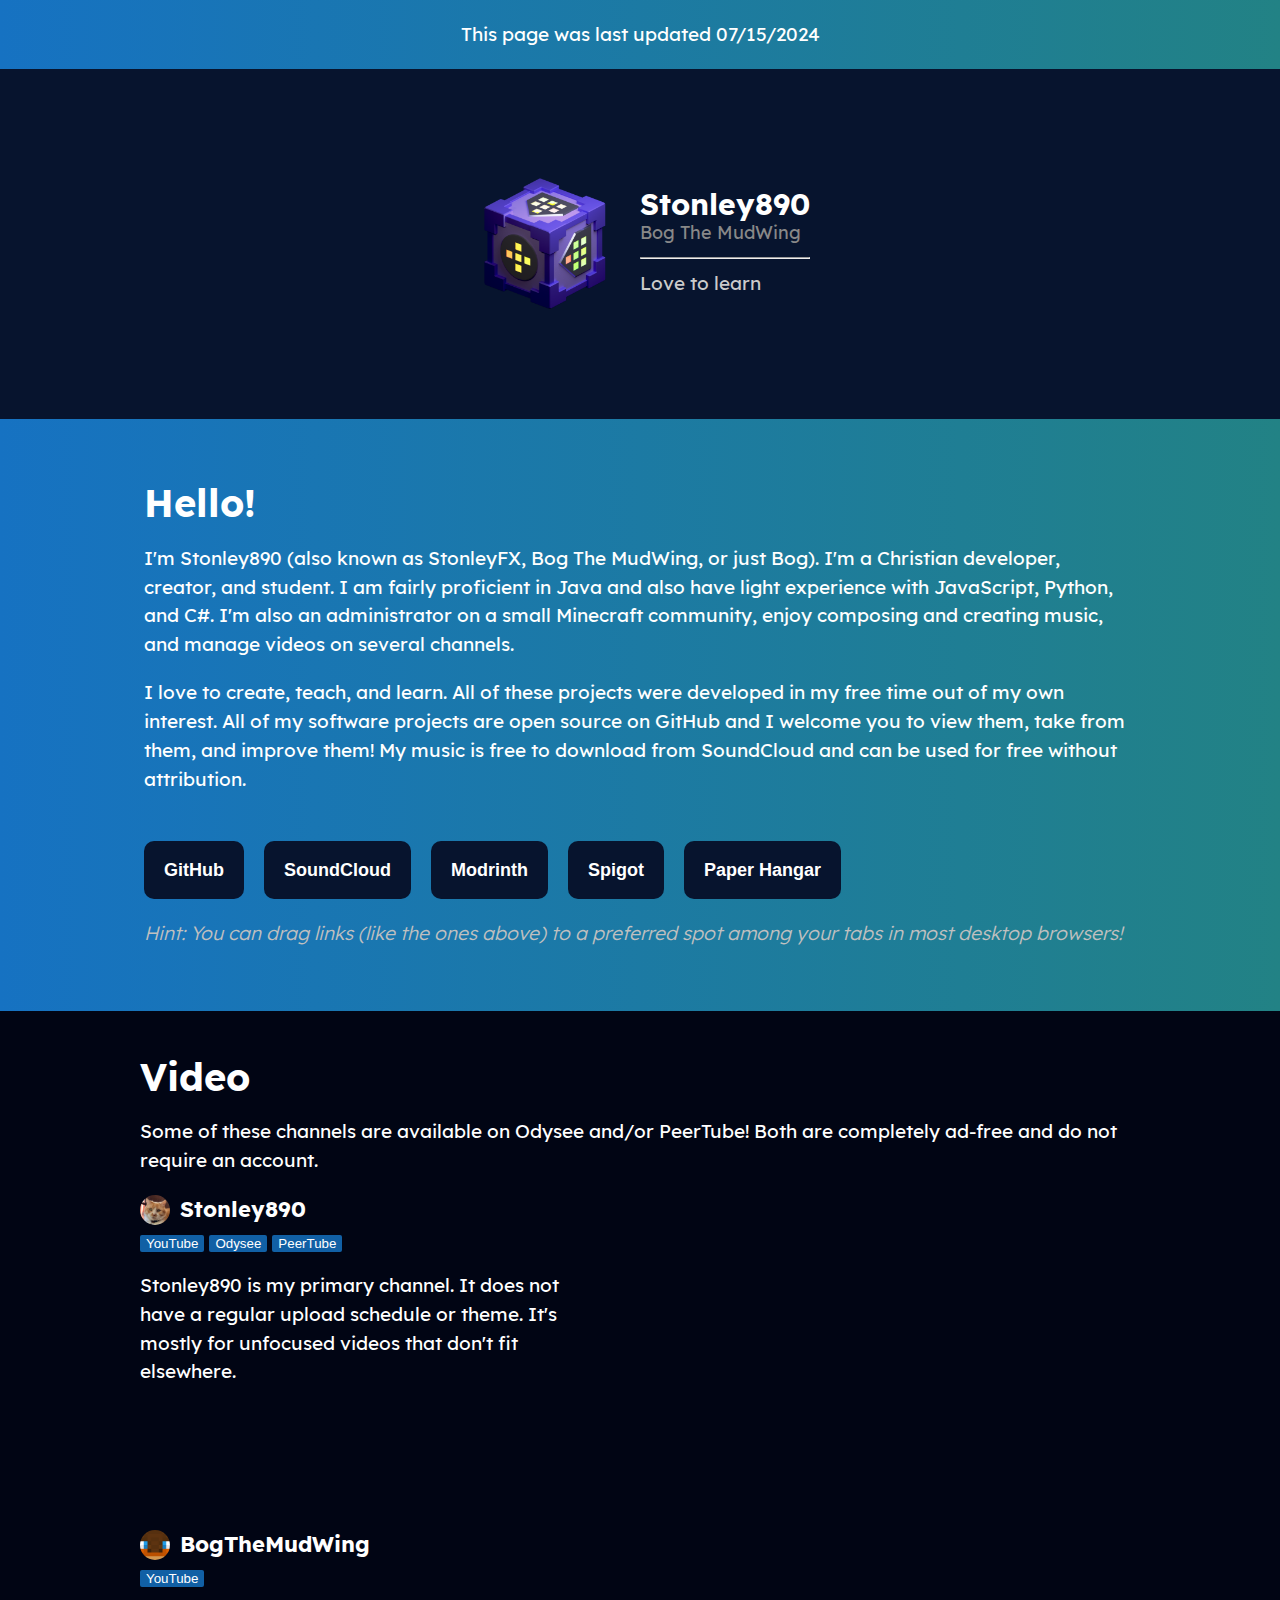
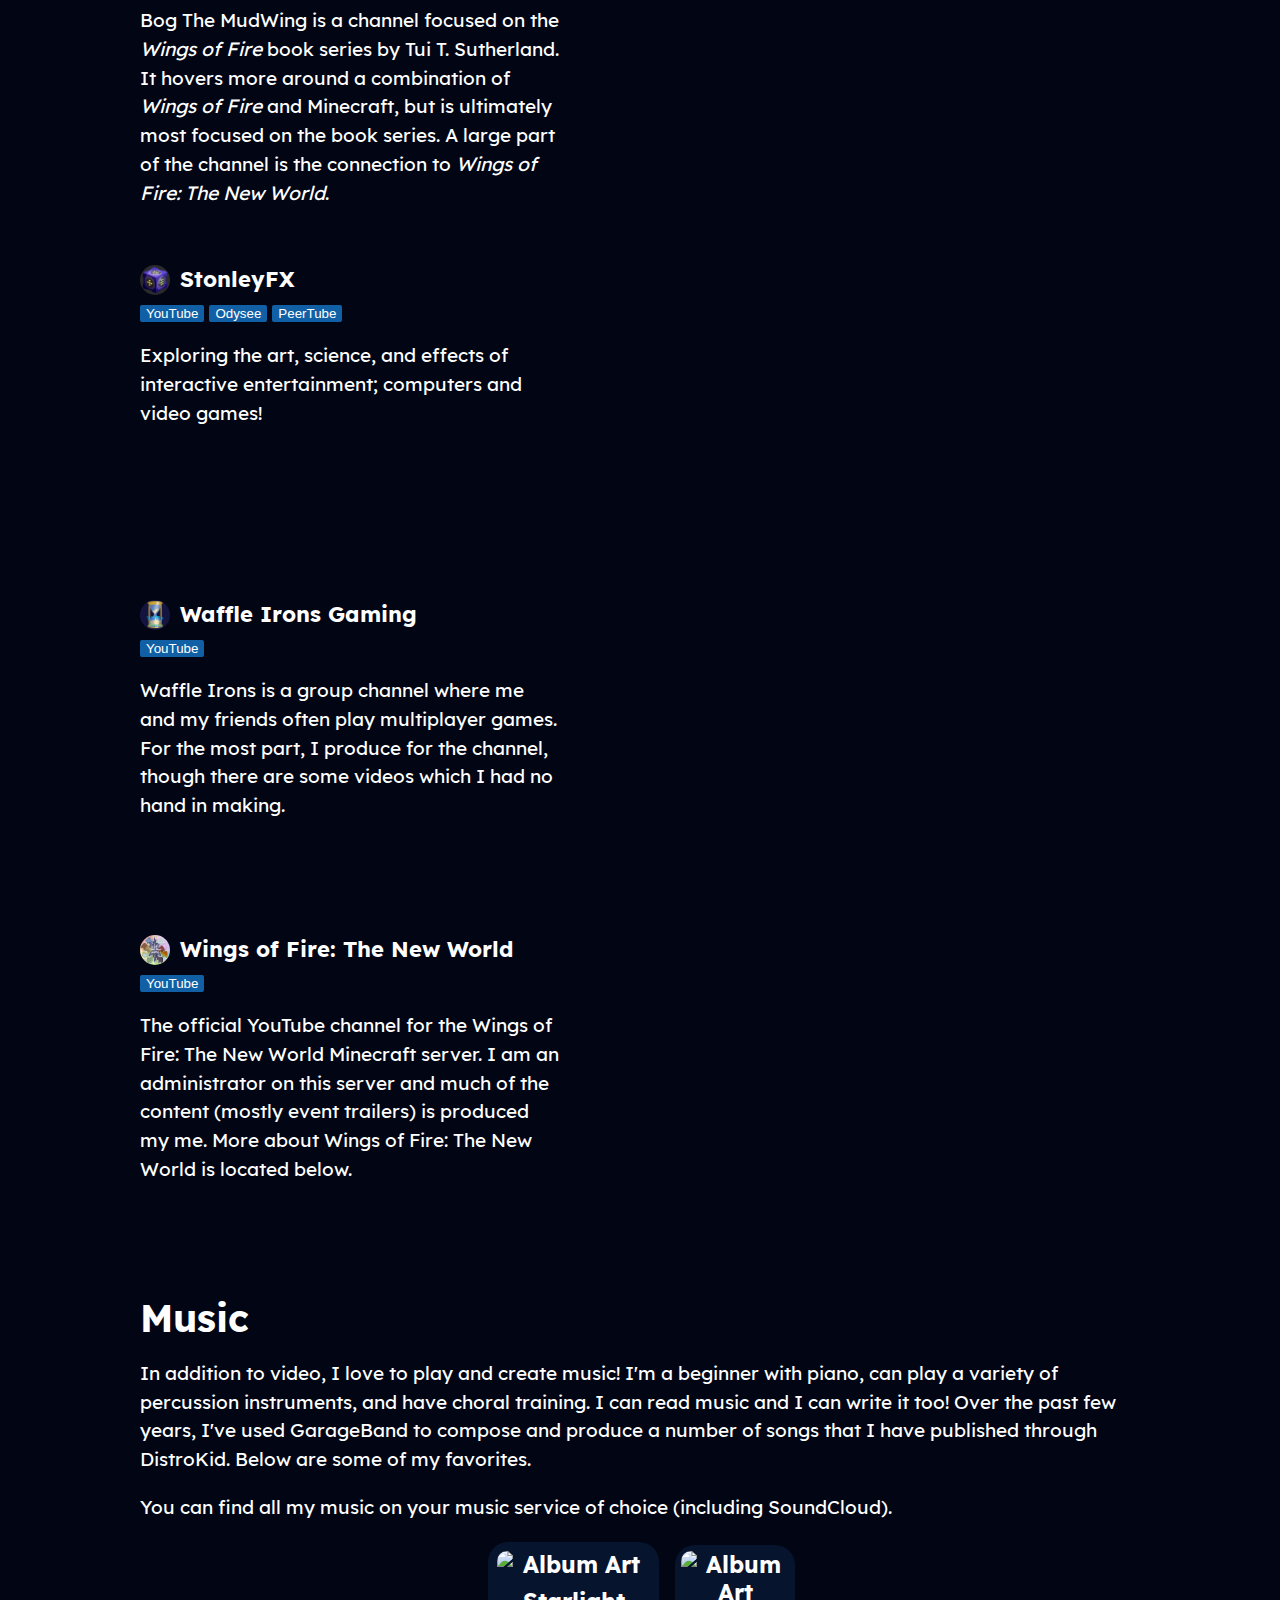
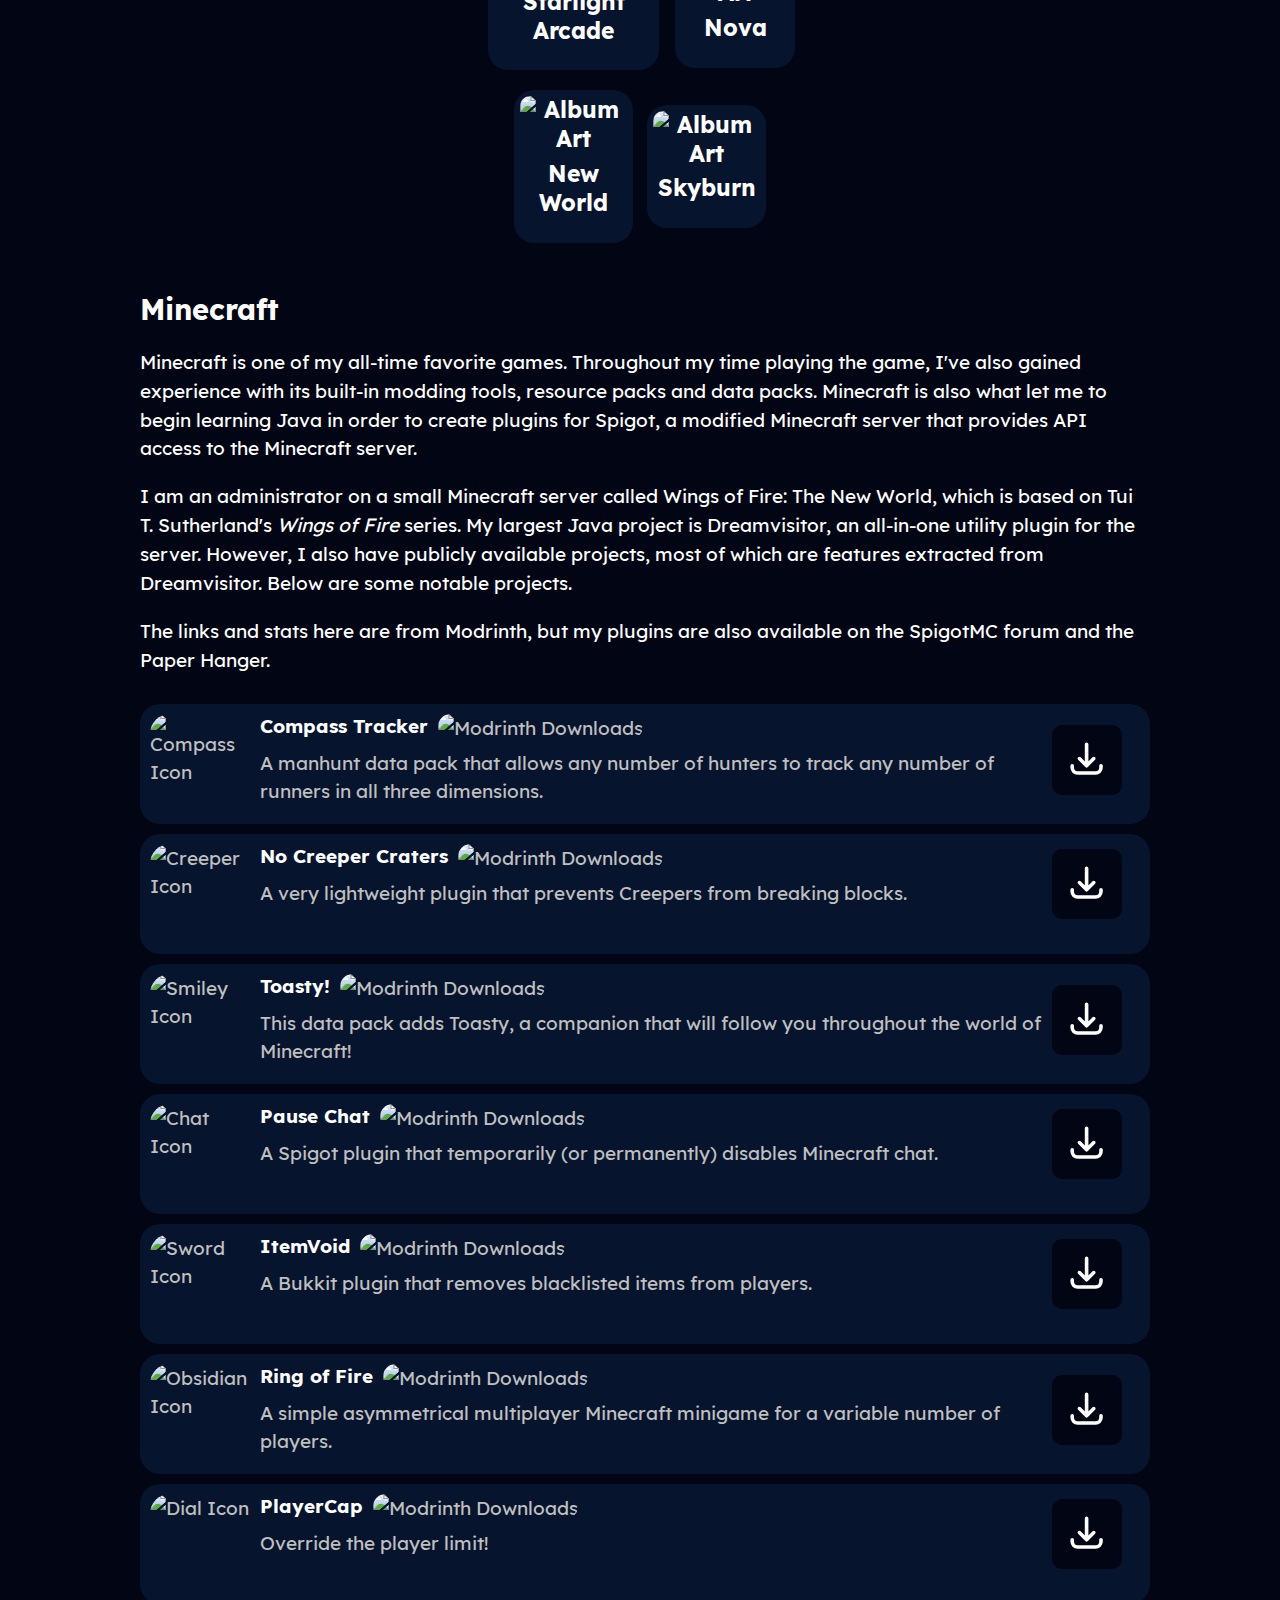
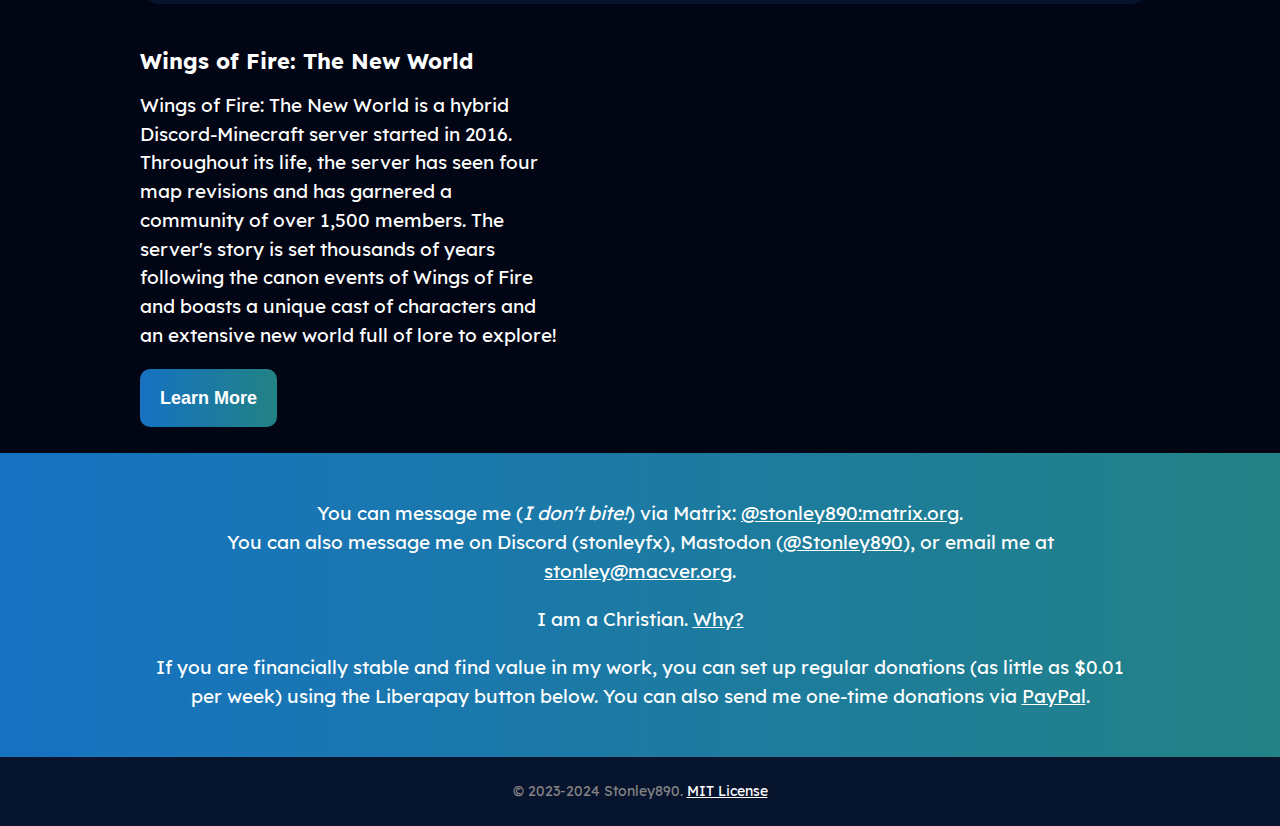
==== commit 5b379e12: "Added faith statement and removed unused images." ====
--- a/index.html
+++ b/index.html
@@ -12,7 +12,7 @@
 <body>
     <header>
         <nav>
-            <p style="margin: 0;">This page was last updated 06/19/2024</p>
+            <p style="margin: 0;">This page was last updated 07/15/2024</p>
         </nav>
     </header>
 
@@ -30,11 +30,7 @@
         <header>
             <div class="maintext">
                 <h1>Hello!</h1>
-                <p>I'm Stonley890 (also known as StonleyFX, Bog The MudWing, or just Bog). I am fairly proficient in
-                    Java
-                    and also have light experience with JavaScript, Python, and C#. I'm also an administrator on a small
-                    Minecraft community, enjoy composing and creating music, and manage videos on several
-                    channels.
+                <p>I'm Stonley890 (also known as StonleyFX, Bog The MudWing, or just Bog). I'm a Christian developer, creator, and student. I am fairly proficient in Java and also have light experience with JavaScript, Python, and C#. I'm also an administrator on a small Minecraft community, enjoy composing and creating music, and manage videos on several channels.
                 </p>
                 <p>
                     I love to create, teach, and learn. All of these projects were developed in my free time out of my
@@ -495,7 +491,8 @@
                 <p>You can message me (<i>I don't bite!</i>) via Matrix: <a
                         href="https://matrix.to/#/@stonleyfx:matrix.org">@stonley890:matrix.org</a>.<br>
                     You can also message me on Discord (stonleyfx), Mastodon (<a href="https://mastodon.social/@Stonley890">@Stonley890</a>), or email me at <a href="mailto: stonley@macver.org">stonley@macver.org</a>.</p>
-                <p>If you are financially stable and find value in my work, you can set up regular donations (as little as $0.01 per week) using the Liberapay button below. You can also send me one-time donations via <a href="https://paypal.me/Stonley890?country.x=US&locale.x=en_US">PayPal</a>.</p>
+                <p>I am a Christian. <a href="statement-of-faith.html">Why?</a></p>
+                    <p>If you are financially stable and find value in my work, you can set up regular donations (as little as $0.01 per week) using the Liberapay button below. You can also send me one-time donations via <a href="https://paypal.me/Stonley890?country.x=US&locale.x=en_US">PayPal</a>.</p>
                 <script src="https://liberapay.com/Stonley890/widgets/button.js"></script>
                 <noscript><a href="https://liberapay.com/Stonley890/donate"><img alt="Donate using Liberapay"
                             src="https://liberapay.com/assets/widgets/donate.svg"></a></noscript>
@@ -506,7 +503,7 @@
     </main>
 
     <footer>
-        &copy; 2023-2024 Stonley890. <a href="https://github.com/Stonley890/stonley890.github.io/blob/main/LICENSE">
+        &copy; 2023-2024 Stonley890. <a href="LICENSE">
             MIT License<a>
     </footer>
 
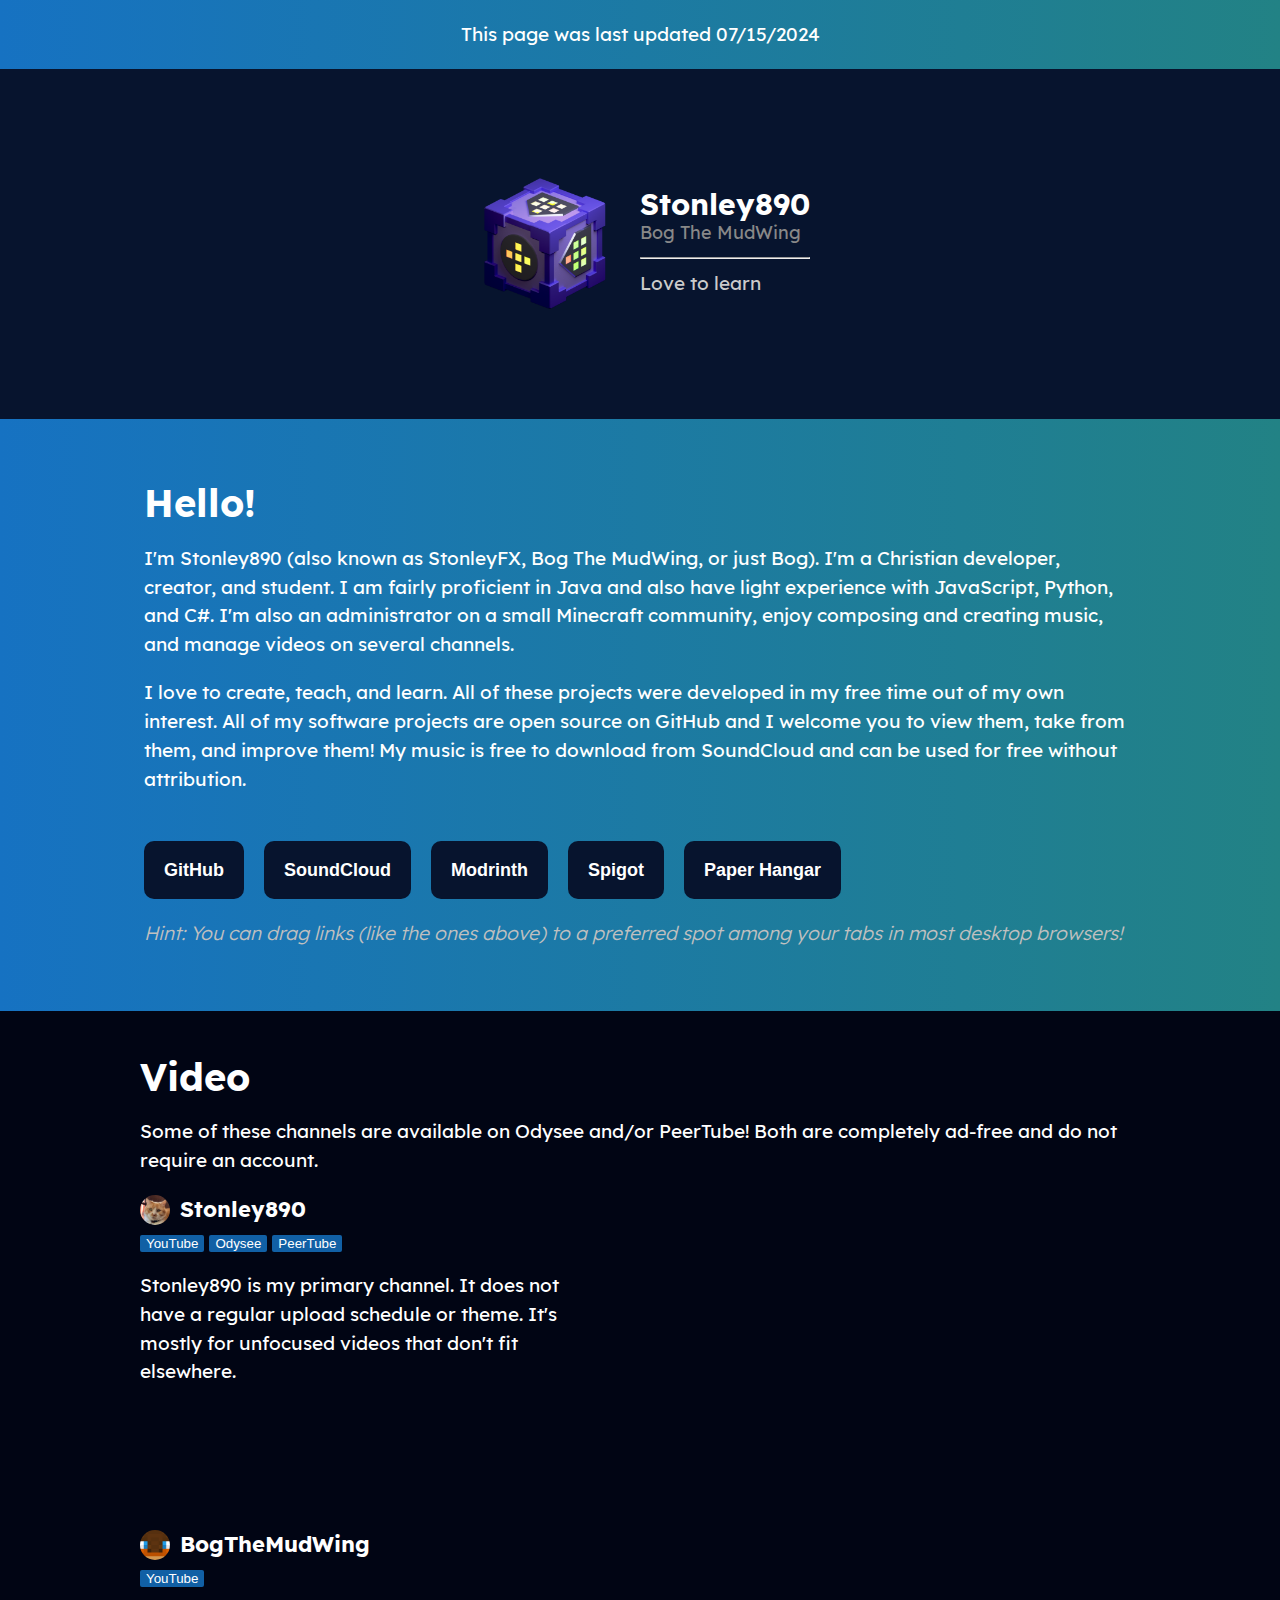
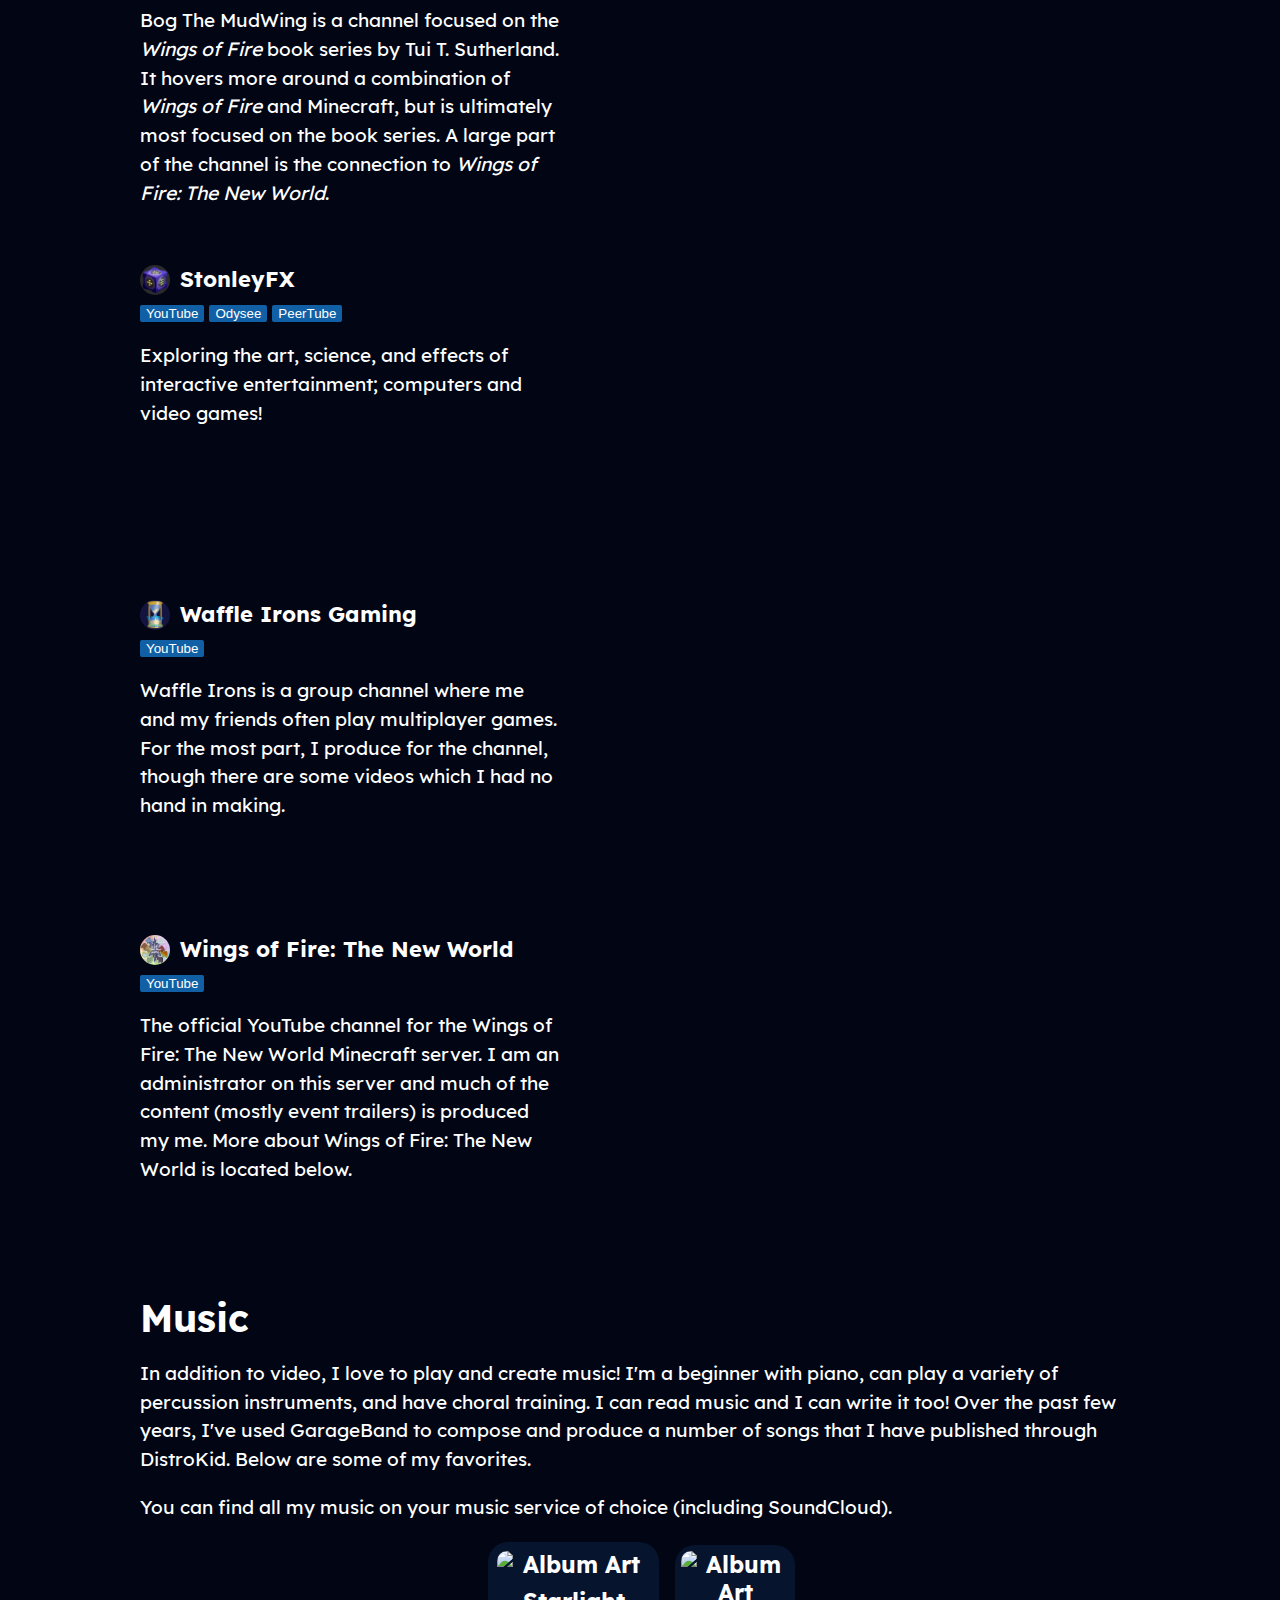
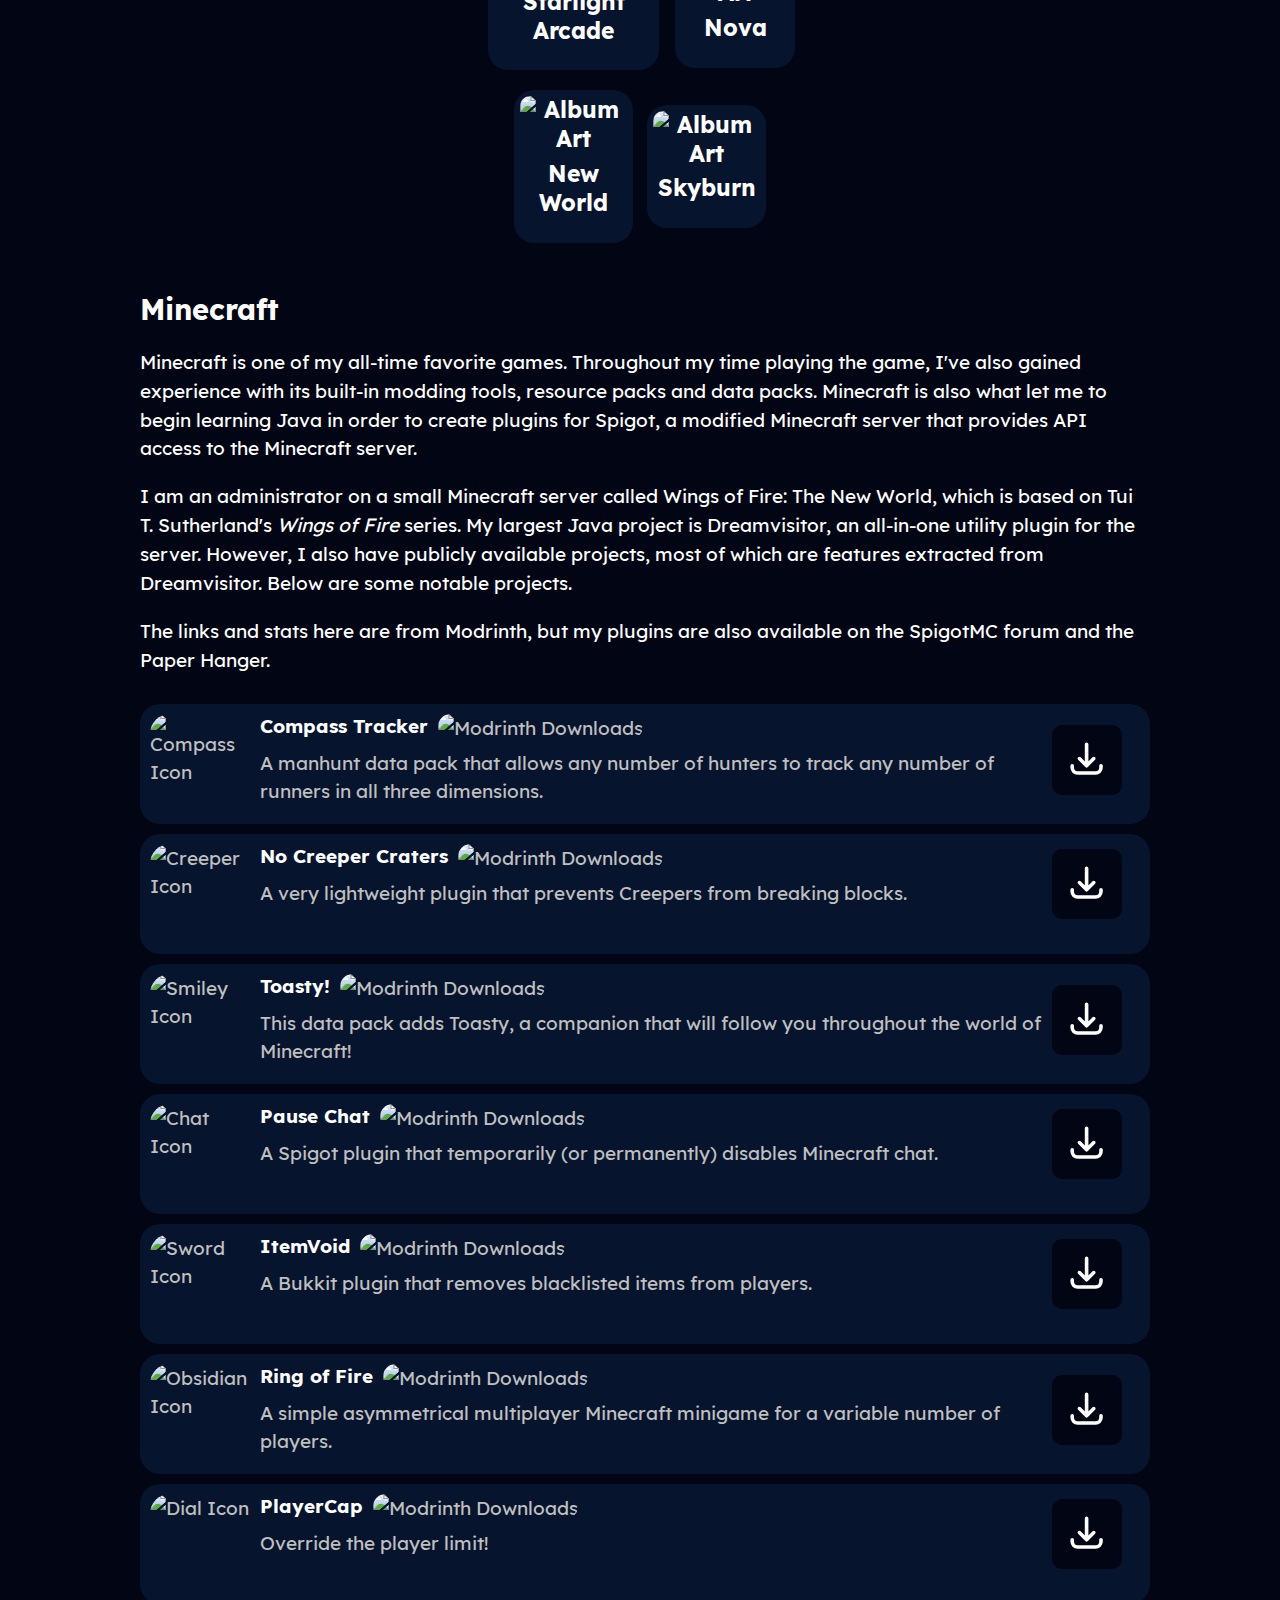
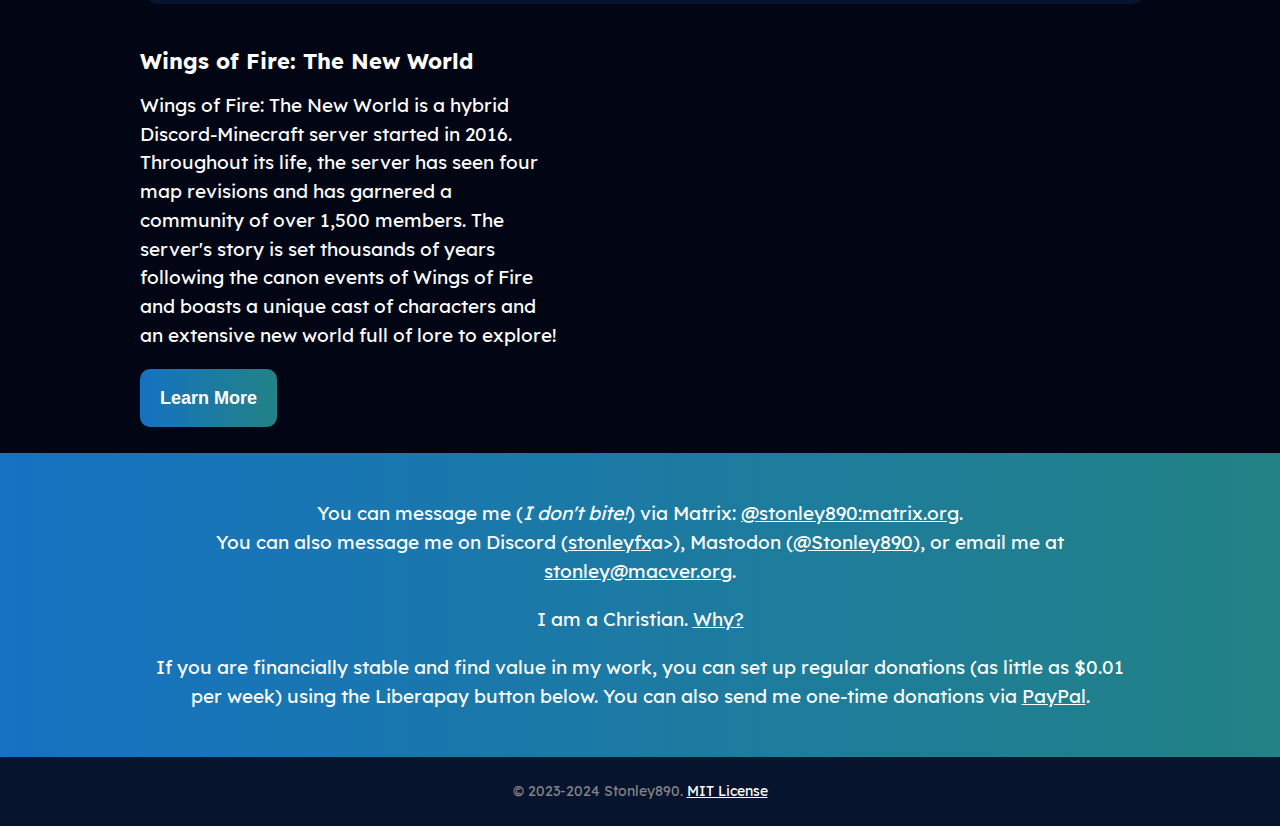
==== commit 196ecdfe: "Hyperlink Discord username" ====
--- a/index.html
+++ b/index.html
@@ -490,7 +490,7 @@
 
                 <p>You can message me (<i>I don't bite!</i>) via Matrix: <a
                         href="https://matrix.to/#/@stonleyfx:matrix.org">@stonley890:matrix.org</a>.<br>
-                    You can also message me on Discord (stonleyfx), Mastodon (<a href="https://mastodon.social/@Stonley890">@Stonley890</a>), or email me at <a href="mailto: stonley@macver.org">stonley@macver.org</a>.</p>
+                    You can also message me on Discord (<a rel="me" href="https://discord.com/users/505833634134228992">stonleyfx</a>a>), Mastodon (<a rel="me" href="https://mastodon.social/@Stonley890">@Stonley890</a>), or email me at <a href="mailto: stonley@macver.org">stonley@macver.org</a>.</p>
                 <p>I am a Christian. <a href="statement-of-faith.html">Why?</a></p>
                     <p>If you are financially stable and find value in my work, you can set up regular donations (as little as $0.01 per week) using the Liberapay button below. You can also send me one-time donations via <a href="https://paypal.me/Stonley890?country.x=US&locale.x=en_US">PayPal</a>.</p>
                 <script src="https://liberapay.com/Stonley890/widgets/button.js"></script>
@@ -533,4 +533,4 @@
     </script>
 </body>
 
-</html>+</html>
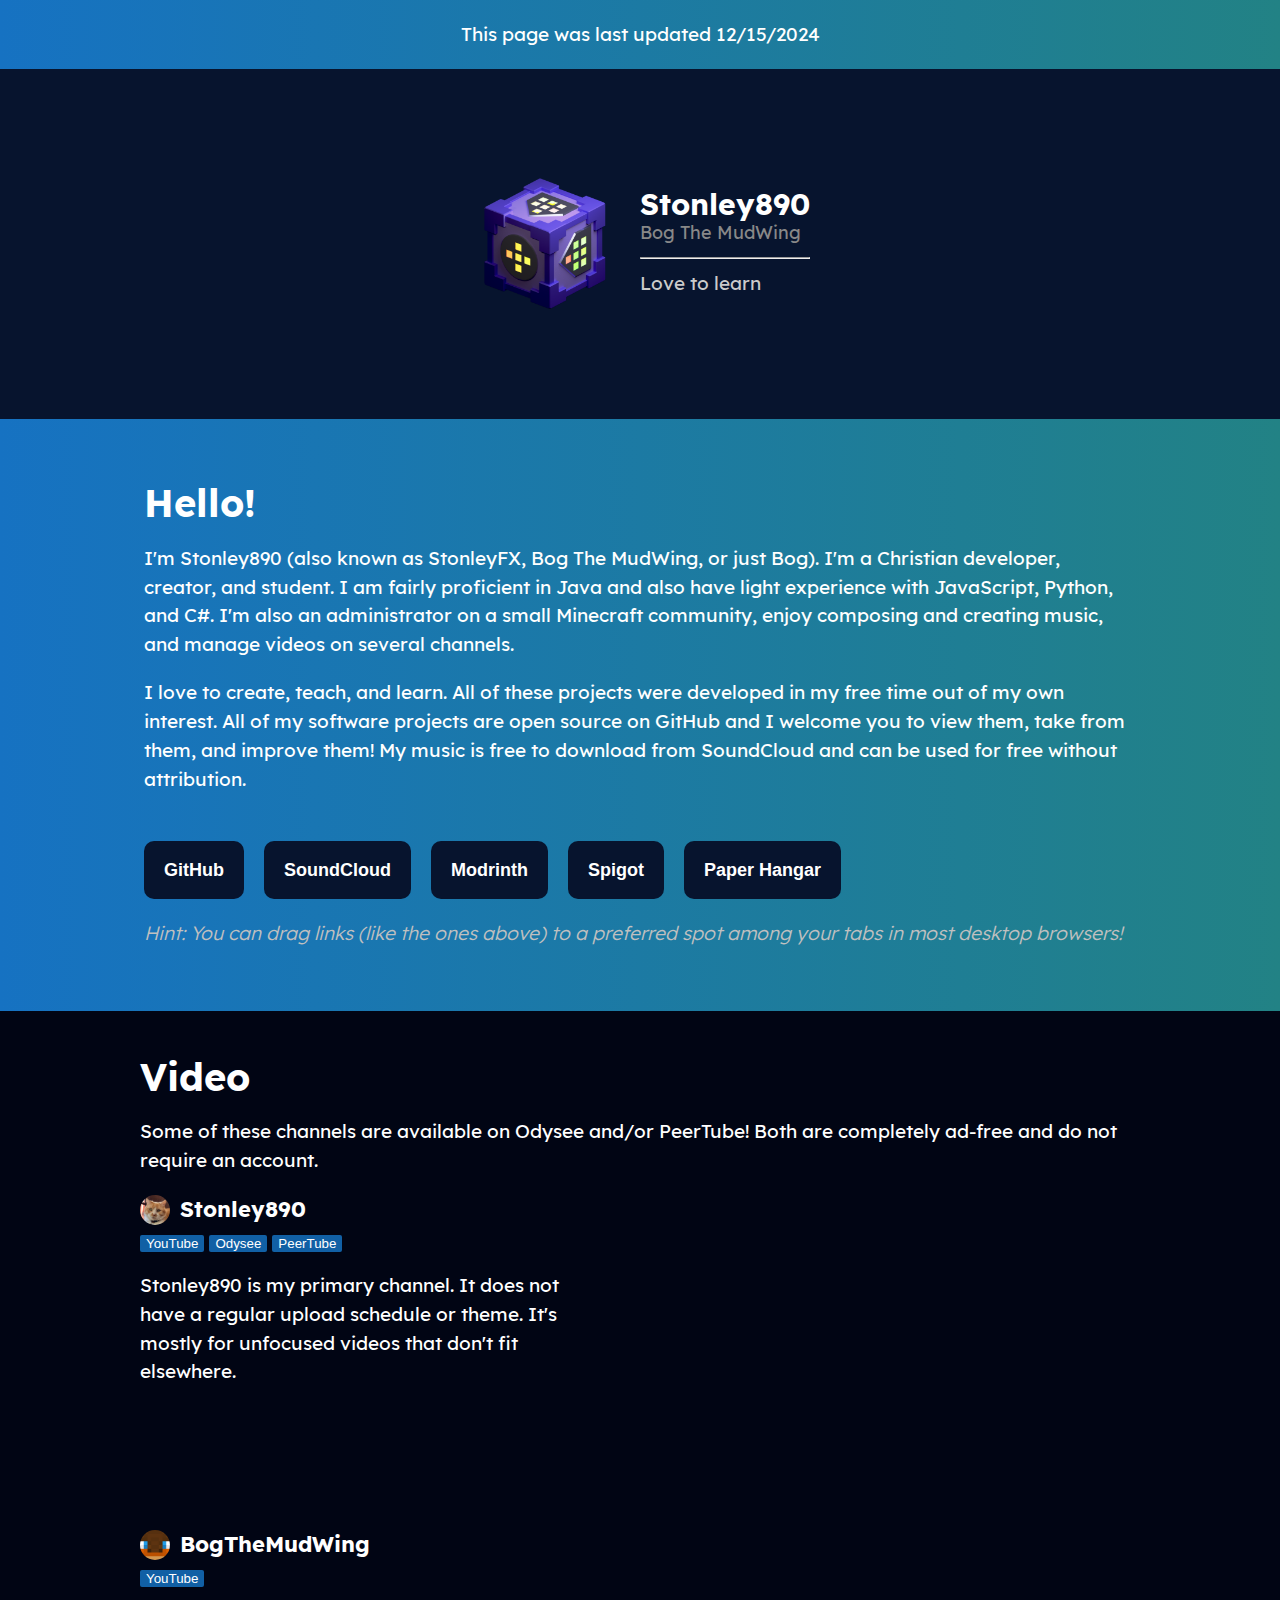
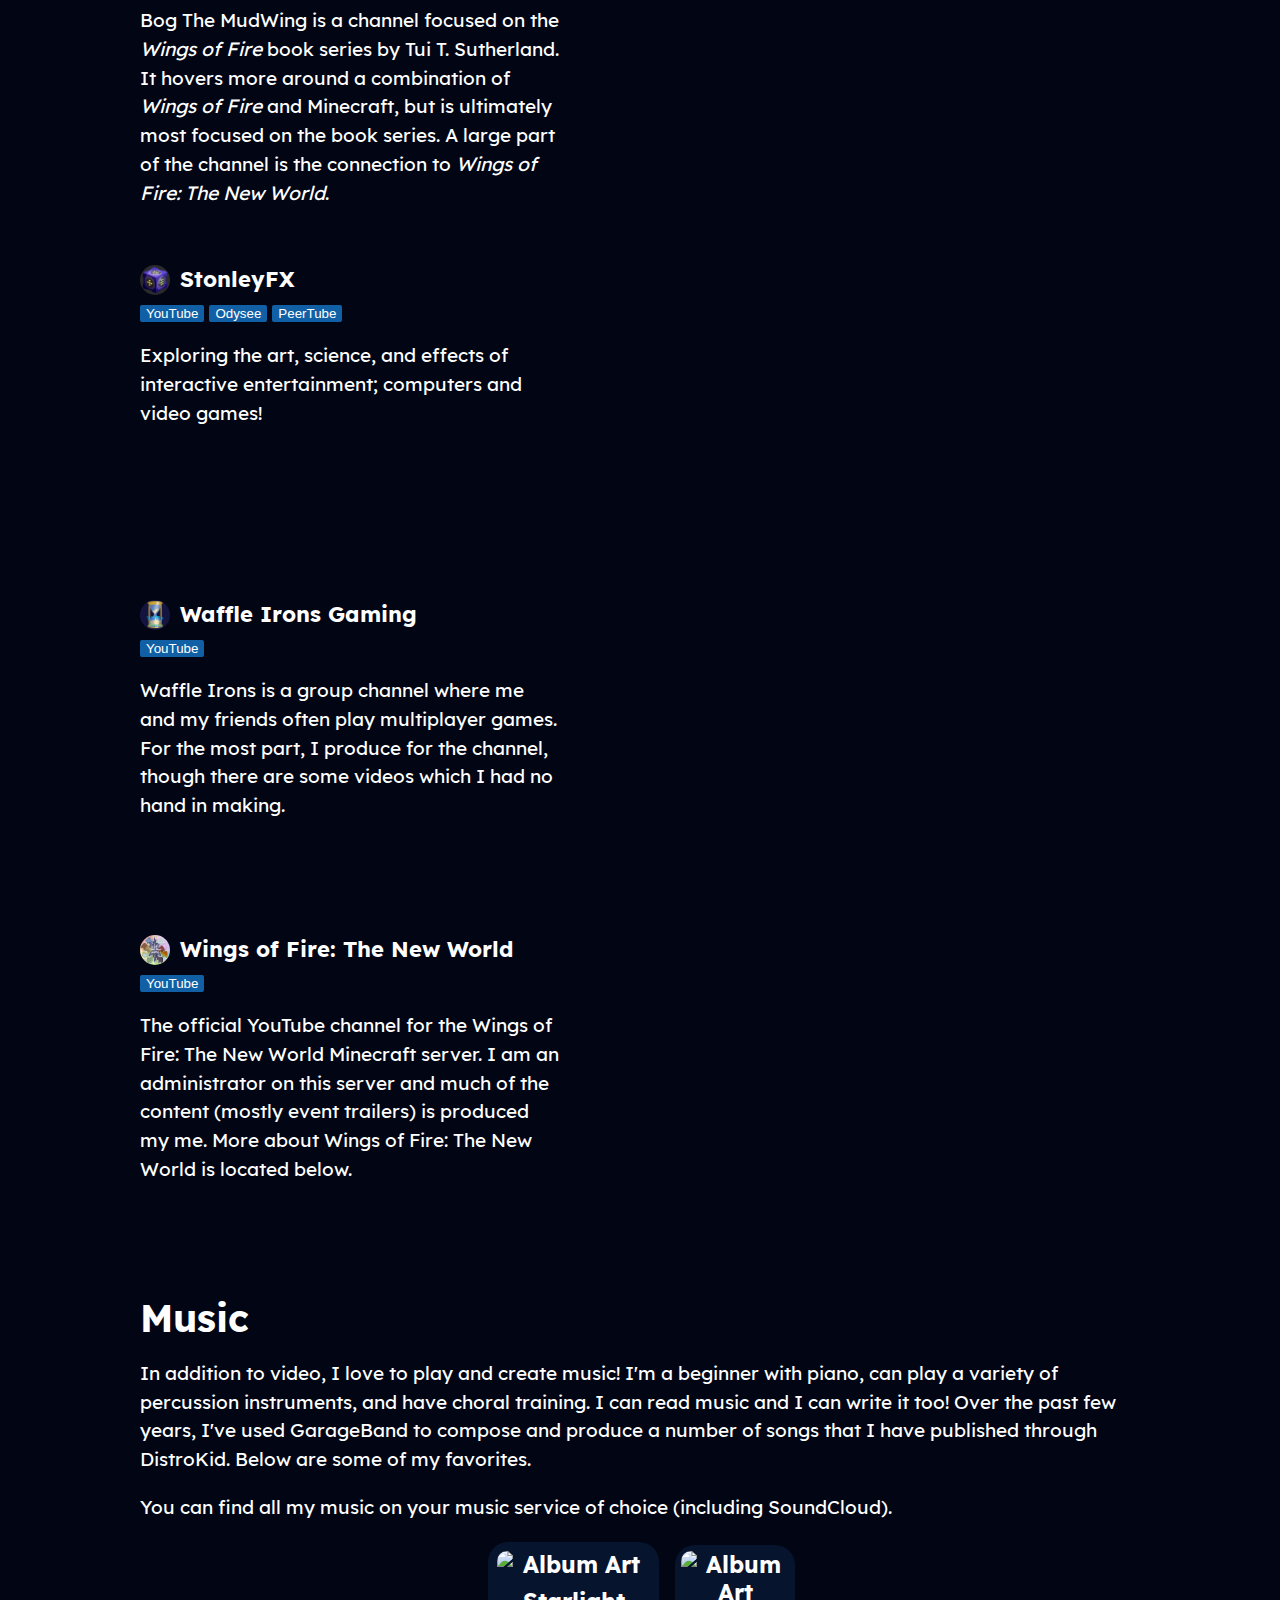
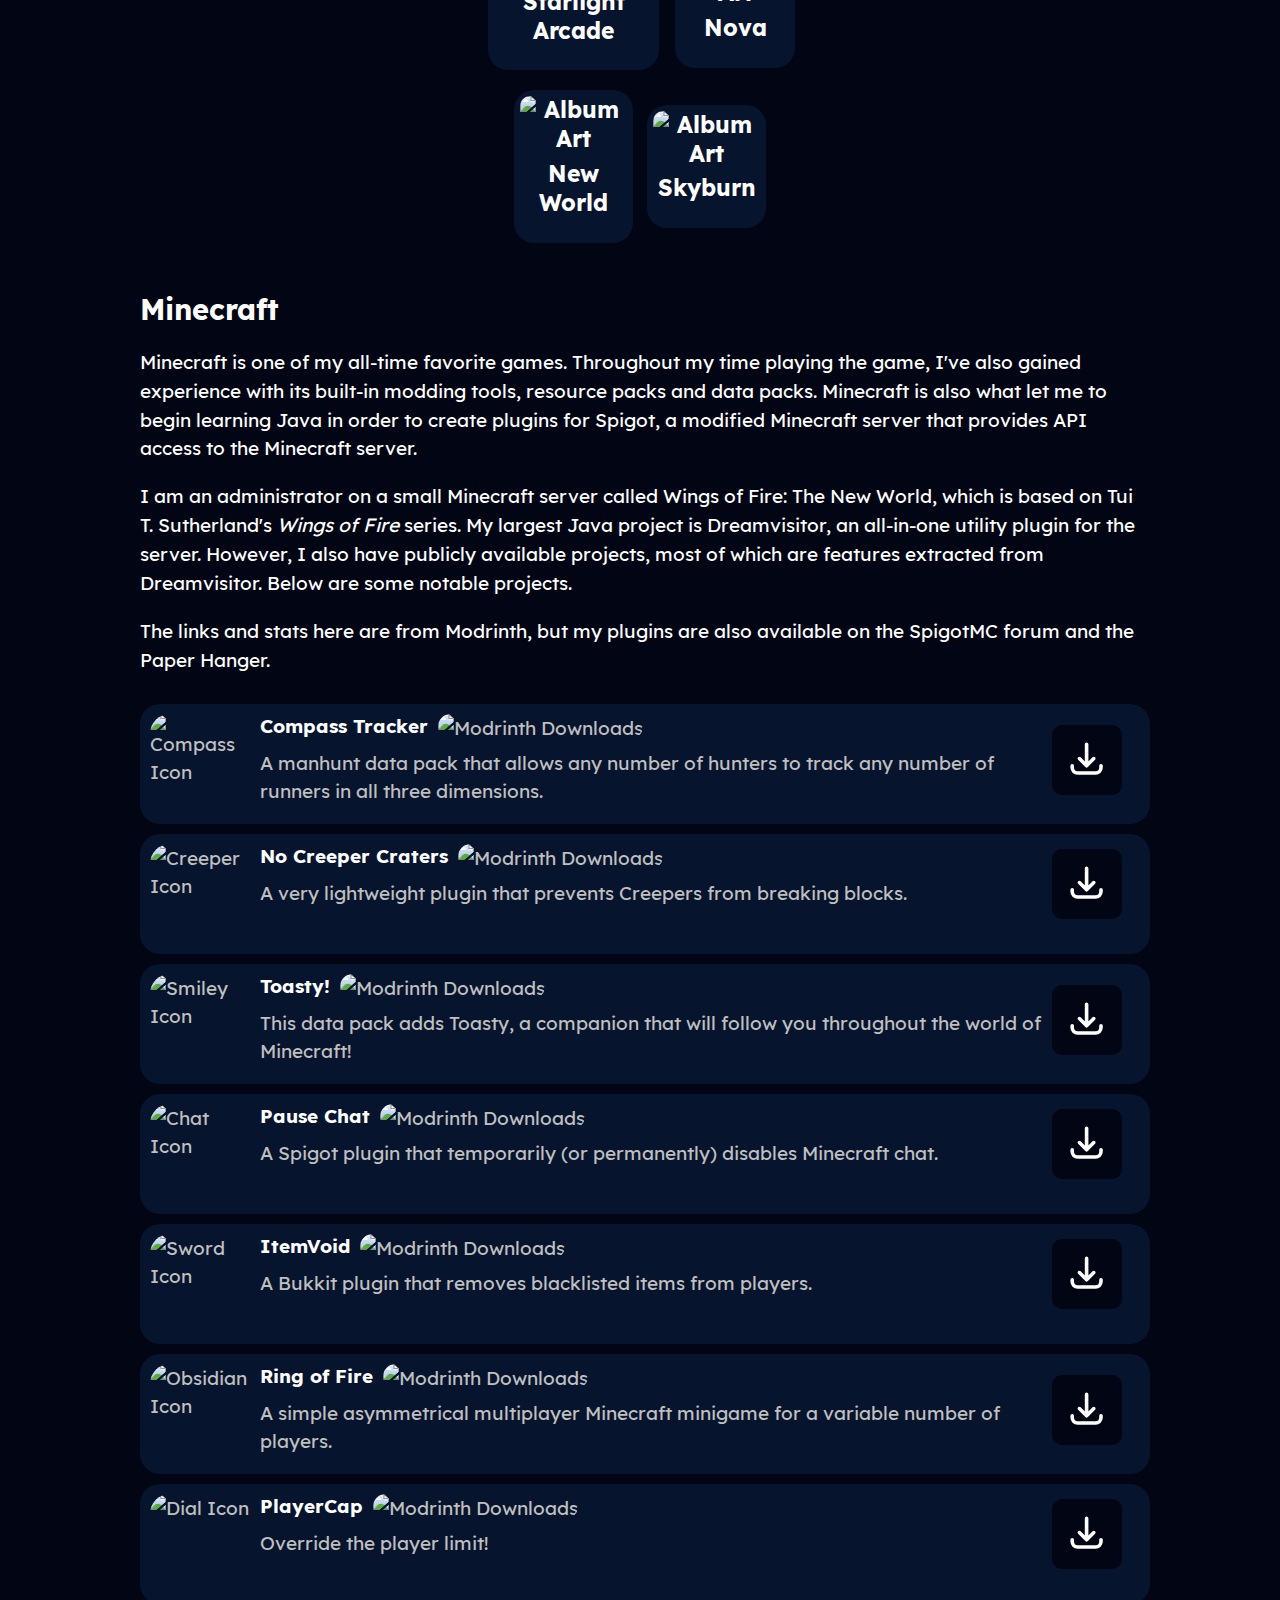
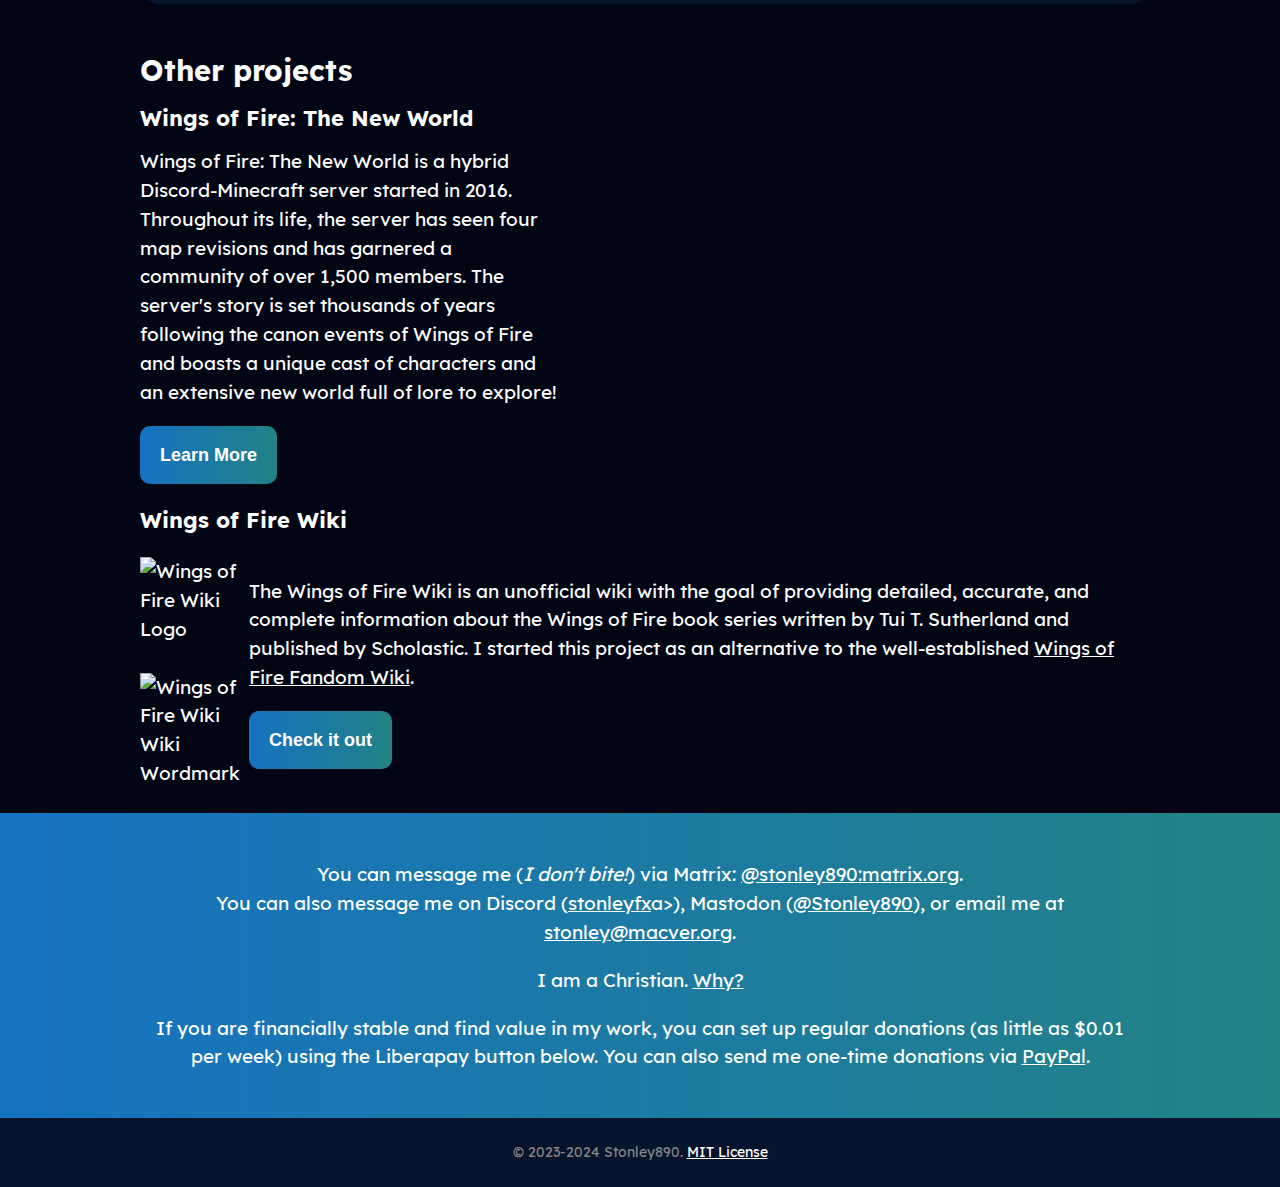
==== commit c579ad62: "Add Wings of Fire Wiki and update Bog The MudWing video" ====
--- a/index.html
+++ b/index.html
@@ -12,7 +12,7 @@
 <body>
     <header>
         <nav>
-            <p style="margin: 0;">This page was last updated 07/15/2024</p>
+            <p style="margin: 0;">This page was last updated 12/15/2024</p>
         </nav>
     </header>
 
@@ -120,7 +120,7 @@
                     </p>
                 </div>
 
-                <iframe width="560" height="315" src="https://www.youtube-nocookie.com/embed/AePdxLuUV2Q"
+                <iframe width="560" height="315" src="https://www.youtube-nocookie.com/embed/EFD5sgXrCuA"
                     title="YouTube video player"
                     allow="accelerometer; autoplay; clipboard-write; encrypted-media; gyroscope; picture-in-picture; web-share"
                     allowfullscreen></iframe>
@@ -460,6 +460,8 @@
 
             <br>
 
+            <h2>Other projects</h2>
+
             <div class="video-example">
 
                 <div style="display: inline;">
@@ -482,6 +484,24 @@
                     title="YouTube video player"
                     allow="accelerometer; autoplay; clipboard-write; encrypted-media; gyroscope; picture-in-picture; web-share"
                     allowfullscreen></iframe>
+            </div>
+
+            <div>
+                <h3>Wings of Fire Wiki</h3>
+                <div style="display: flex;">
+                    <div style="display: grid; justify-items: center;">
+                        <img src="https://wingsoffire.wiki/images/thumb/9/92/Wiki_Icon_v1.1.png/304px-Wiki_Icon_v1.1.png" alt="Wings of Fire Wiki Logo">
+                        <br>
+                        <img src="https://wingsoffire.wiki/images/thumb/c/c6/Wiki_Wordmark_Gray.png/373px-Wiki_Wordmark_Gray.png" alt="Wings of Fire Wiki Wiki Wordmark">
+                    </div>
+                    <div>
+                        <p>The Wings of Fire Wiki is an unofficial wiki with the goal of providing detailed, accurate, and complete information about the Wings of Fire book series written by Tui T. Sutherland and published by Scholastic. I started this project as an alternative to the well-established <a href="https://wingsoffire.fandom.com/">Wings of Fire Fandom Wiki</a>.</p>
+                        <a class="textbutton" href="https://wingsoffire.wiki" target="_blank">
+                            Check it out
+                        </a>
+                    </div>
+                    
+                </div>
             </div>
         </div>
 
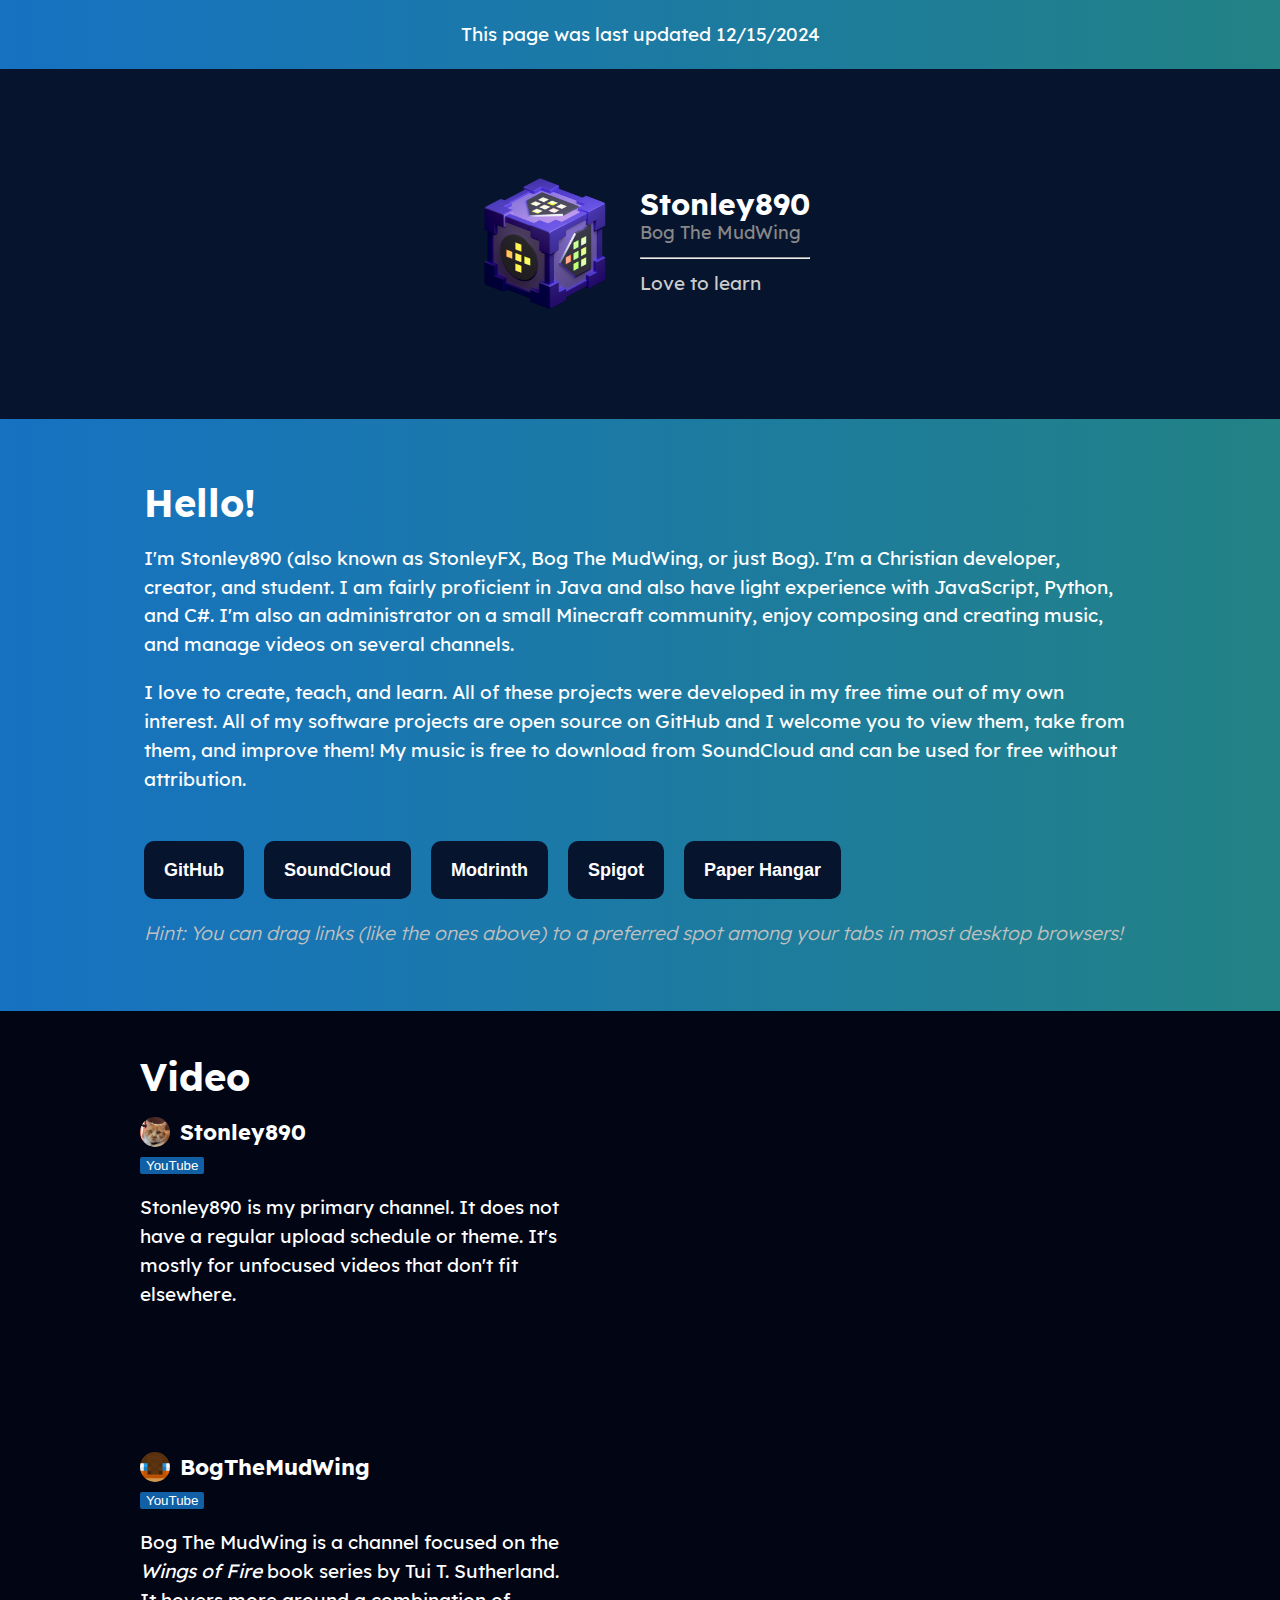
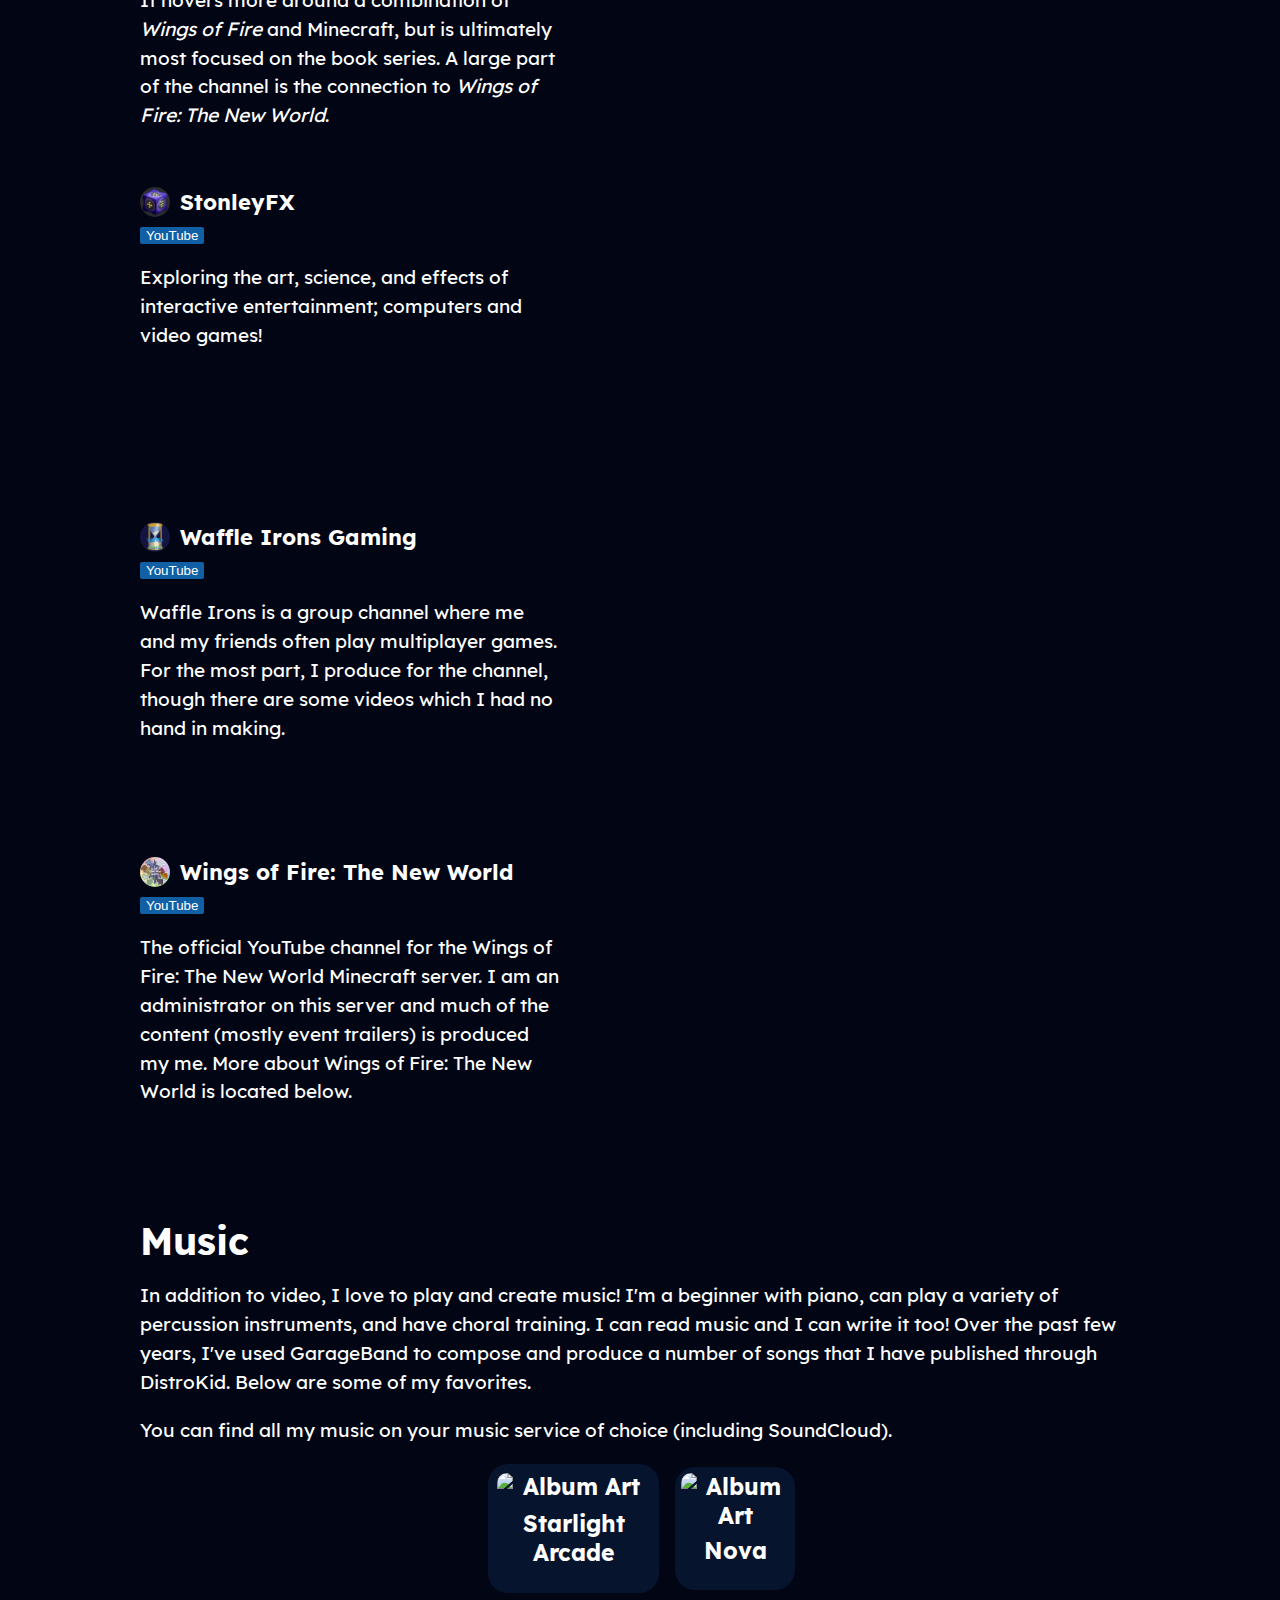
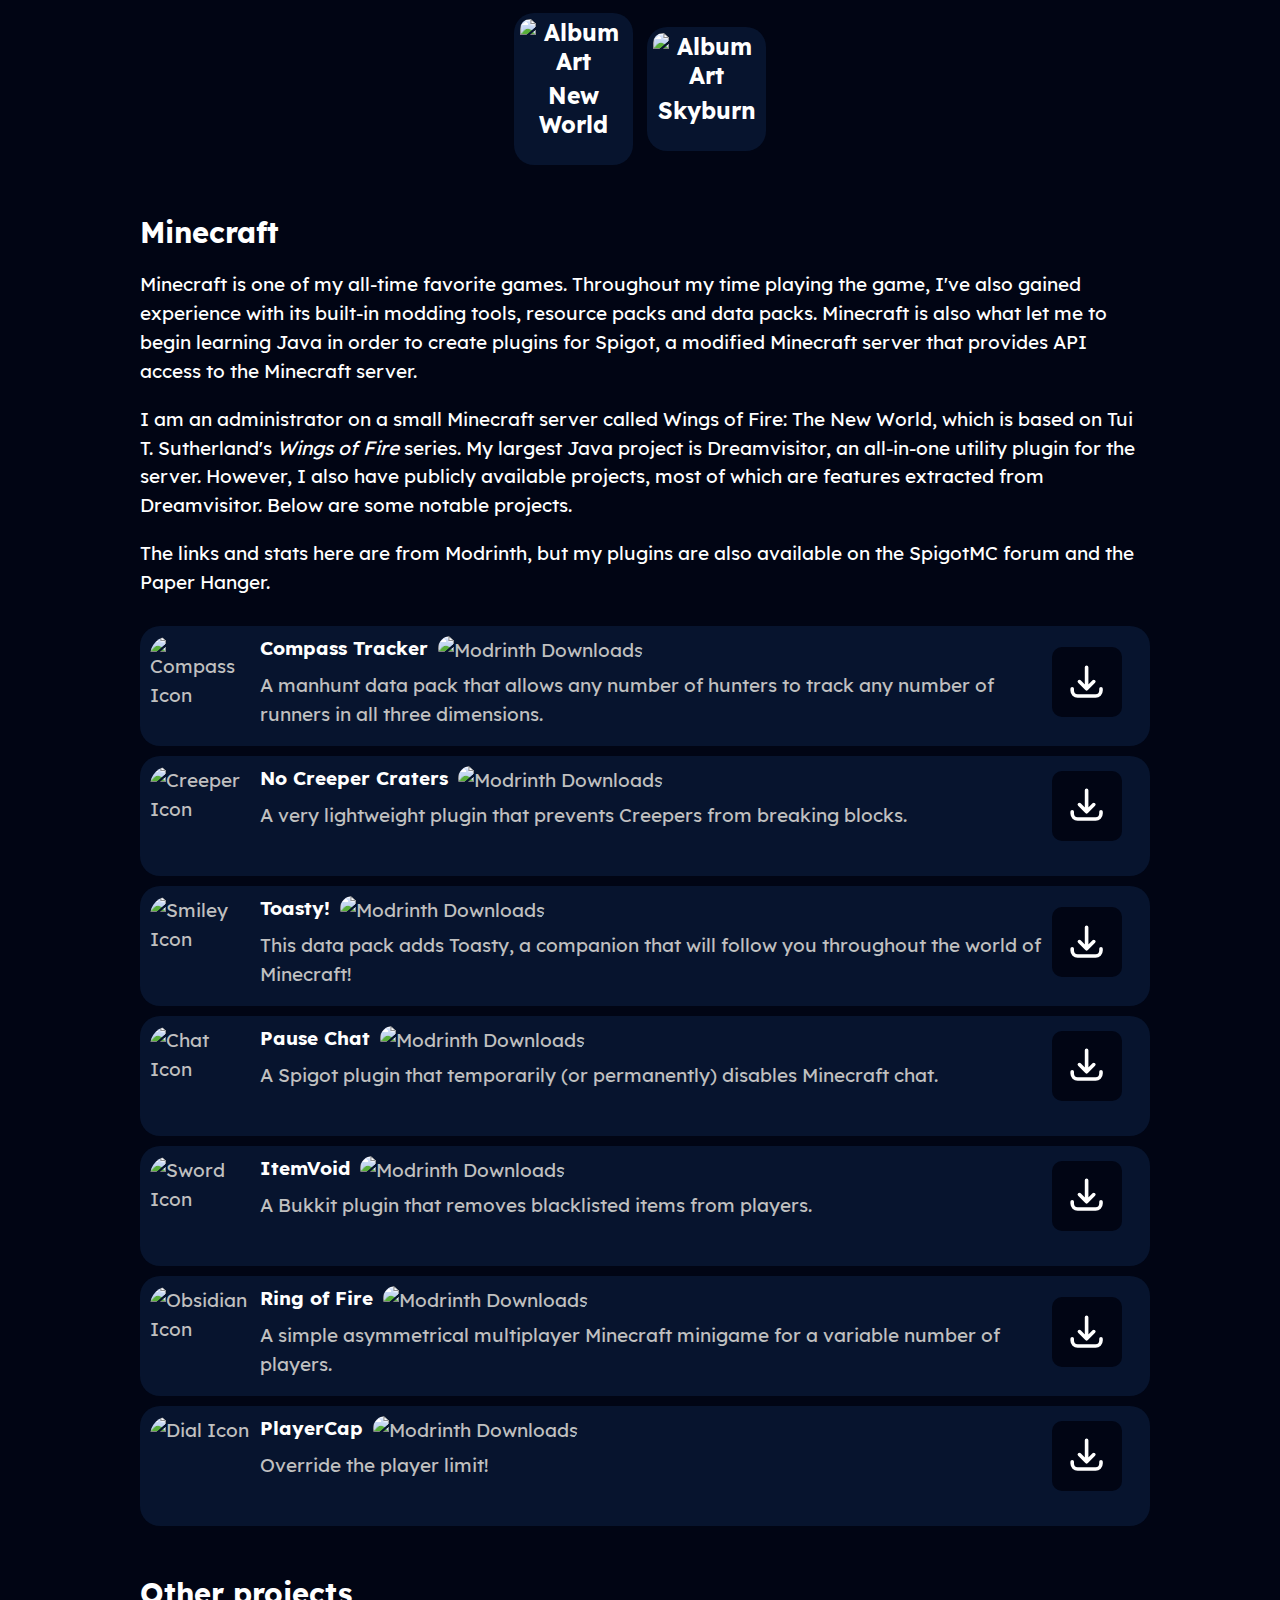
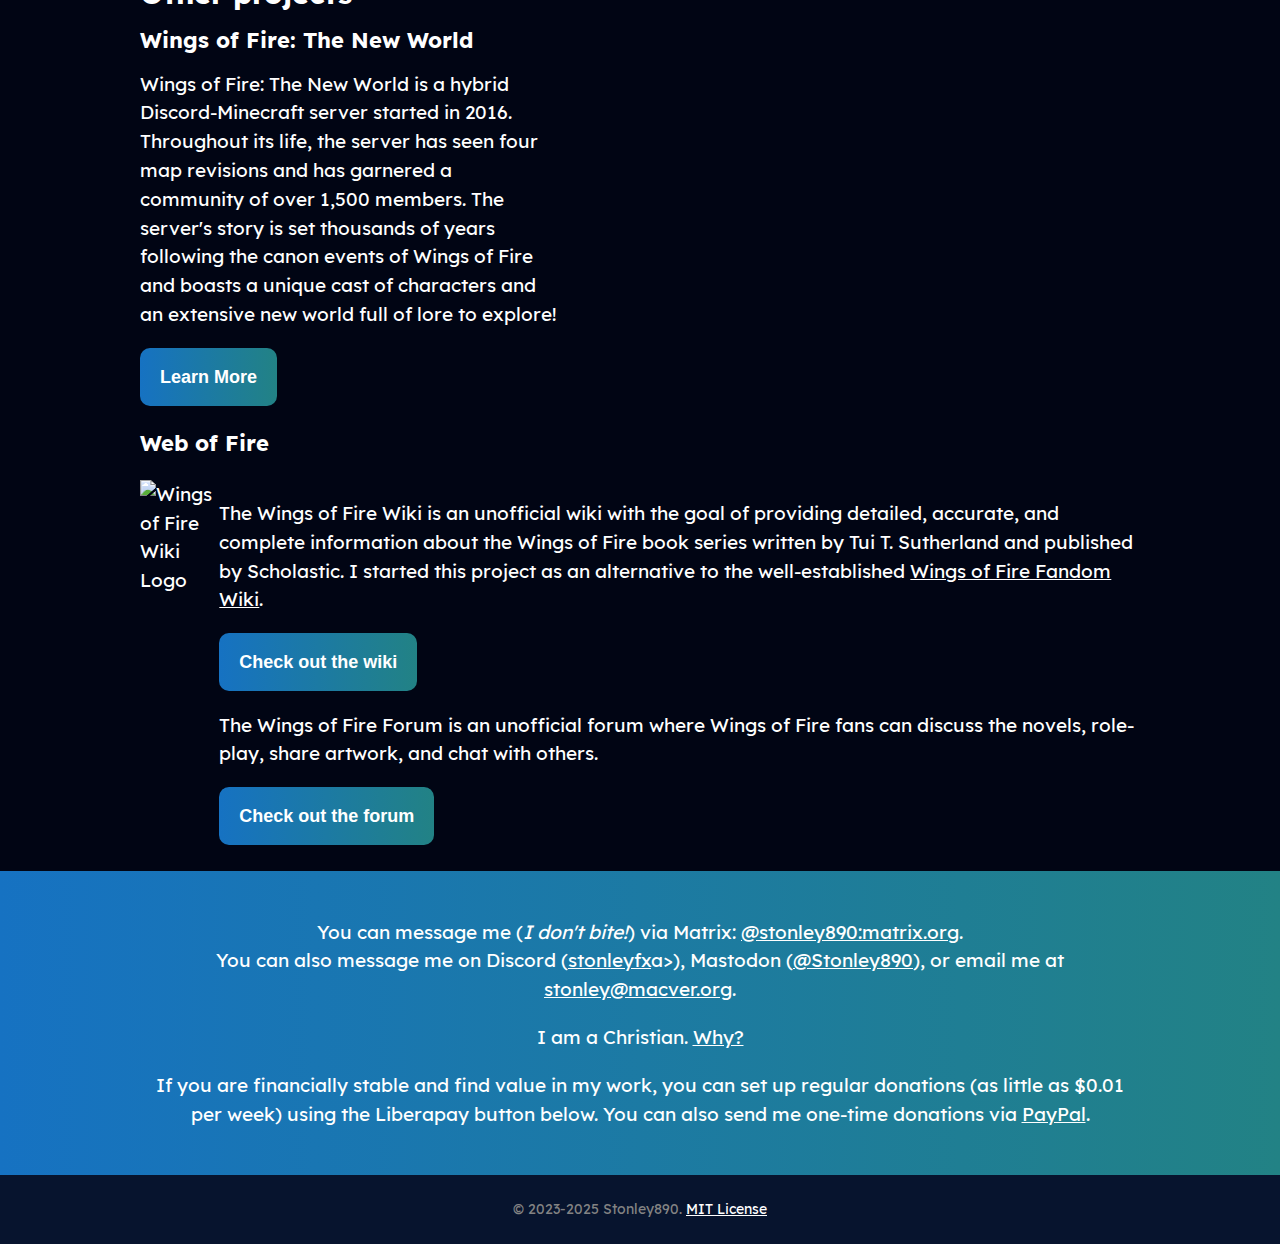
==== commit c2d6a9c5: "Update contents" ====
--- a/index.html
+++ b/index.html
@@ -74,7 +74,6 @@
 
         <div class="maintext">
             <h1>Video</h1>
-            <p>Some of these channels are available on Odysee and/or PeerTube! Both are completely ad-free and do not require an account.</p>
             <div class="video-example">
                 <div style="display: inline;">
 
@@ -84,20 +83,16 @@
                     </div>
                     <div class="video-links">
                         <a href="https://youtube.com/@Stonley890" target="_blank"><button>YouTube</button></a>
-                        <a href="https://odysee.com/@Stonley890:0" target="_blank"><button>Odysee</button></a>
-                        <a href="https://video.everythingbagel.me/c/stonley890"
-                            target="_blank"><button>PeerTube</button></a>
                     </div>
 
                     <p>Stonley890 is my primary channel. It does not have a regular upload schedule or theme.
                         It's mostly for unfocused videos that don't fit elsewhere.
                     </p>
                 </div>
-
-                <iframe title="This AI TTS Bot Replicates my Voice"
-                    src="https://video.everythingbagel.me/videos/embed/700d9427-670c-416e-821b-f0a897e66e20?warningTitle=0&amp;p2p=0"
-                    allowfullscreen="" sandbox="allow-same-origin allow-scripts allow-popups allow-forms" width="560"
-                    width="560" height="315"></iframe>
+                <iframe width="560" height="315" src="https://www.youtube-nocookie.com/embed/mq3T3N1-EuI"
+                    title="YouTube video player"
+                    allow="accelerometer; autoplay; clipboard-write; encrypted-media; gyroscope; picture-in-picture; web-share"
+                    allowfullscreen></iframe>
 
             </div>
 
@@ -134,19 +129,16 @@
                     </div>
                     <div class="video-links">
                         <a href="https://youtube.com/@StonleyFX" target="_blank"><button>YouTube</button></a>
-                        <a href="https://odysee.com/@StonleyFX:9" target="_blank"><button>Odysee</button></a>
-                        <a href="https://video.everythingbagel.me/c/stonleyfx"
-                            target="_blank"><button>PeerTube</button></a>
                     </div>
 
                     <p>Exploring the art, science, and effects of interactive entertainment; computers and video games!
                     </p>
                 </div>
 
-                <iframe title="Breaking Physics (Intuitively) - Portal"
-                    src="https://video.everythingbagel.me/videos/embed/bc7c032f-4d73-4b3e-ae82-802a106d2226?warningTitle=0&amp;p2p=0"
-                    allowfullscreen="" sandbox="allow-same-origin allow-scripts allow-popups allow-forms" width="560"
-                    width="560" height="315"></iframe>
+                <iframe width="560" height="315" src="https://www.youtube-nocookie.com/embed/PmhZwSuWGi0"
+                    title="YouTube video player"
+                    allow="accelerometer; autoplay; clipboard-write; encrypted-media; gyroscope; picture-in-picture; web-share"
+                    allowfullscreen></iframe>
 
             </div>
 
@@ -167,7 +159,7 @@
                 </div>
 
 
-                <iframe width="560" height="315" src="https://www.youtube-nocookie.com/embed/f2Av2nDr8WU"
+                <iframe width="560" height="315" src="https://www.youtube-nocookie.com/embed/sPyNJHayS64"
                     title="YouTube video player"
                     allow="accelerometer; autoplay; clipboard-write; encrypted-media; gyroscope; picture-in-picture; web-share"
                     allowfullscreen></iframe>
@@ -487,17 +479,19 @@
             </div>
 
             <div>
-                <h3>Wings of Fire Wiki</h3>
+                <h3>Web of Fire</h3>
                 <div style="display: flex;">
                     <div style="display: grid; justify-items: center;">
-                        <img src="https://wingsoffire.wiki/images/thumb/9/92/Wiki_Icon_v1.1.png/304px-Wiki_Icon_v1.1.png" alt="Wings of Fire Wiki Logo">
-                        <br>
-                        <img src="https://wingsoffire.wiki/images/thumb/c/c6/Wiki_Wordmark_Gray.png/373px-Wiki_Wordmark_Gray.png" alt="Wings of Fire Wiki Wiki Wordmark">
+                        <img src="https://wingsoffire.wiki/images/6/60/Wiki_Icon.png" alt="Wings of Fire Wiki Logo">
                     </div>
                     <div>
                         <p>The Wings of Fire Wiki is an unofficial wiki with the goal of providing detailed, accurate, and complete information about the Wings of Fire book series written by Tui T. Sutherland and published by Scholastic. I started this project as an alternative to the well-established <a href="https://wingsoffire.fandom.com/">Wings of Fire Fandom Wiki</a>.</p>
                         <a class="textbutton" href="https://wingsoffire.wiki" target="_blank">
-                            Check it out
+                            Check out the wiki
+                        </a>
+                        <p>The Wings of Fire Forum is an unofficial forum where Wings of Fire fans can discuss the novels, role-play, share artwork, and chat with others.</p>
+                        <a class="textbutton" href="https://wingsoffire.wiki" target="_blank">
+                            Check out the forum
                         </a>
                     </div>
                     
@@ -523,7 +517,7 @@
     </main>
 
     <footer>
-        &copy; 2023-2024 Stonley890. <a href="LICENSE">
+        &copy; 2023-2025 Stonley890. <a href="LICENSE">
             MIT License<a>
     </footer>
 
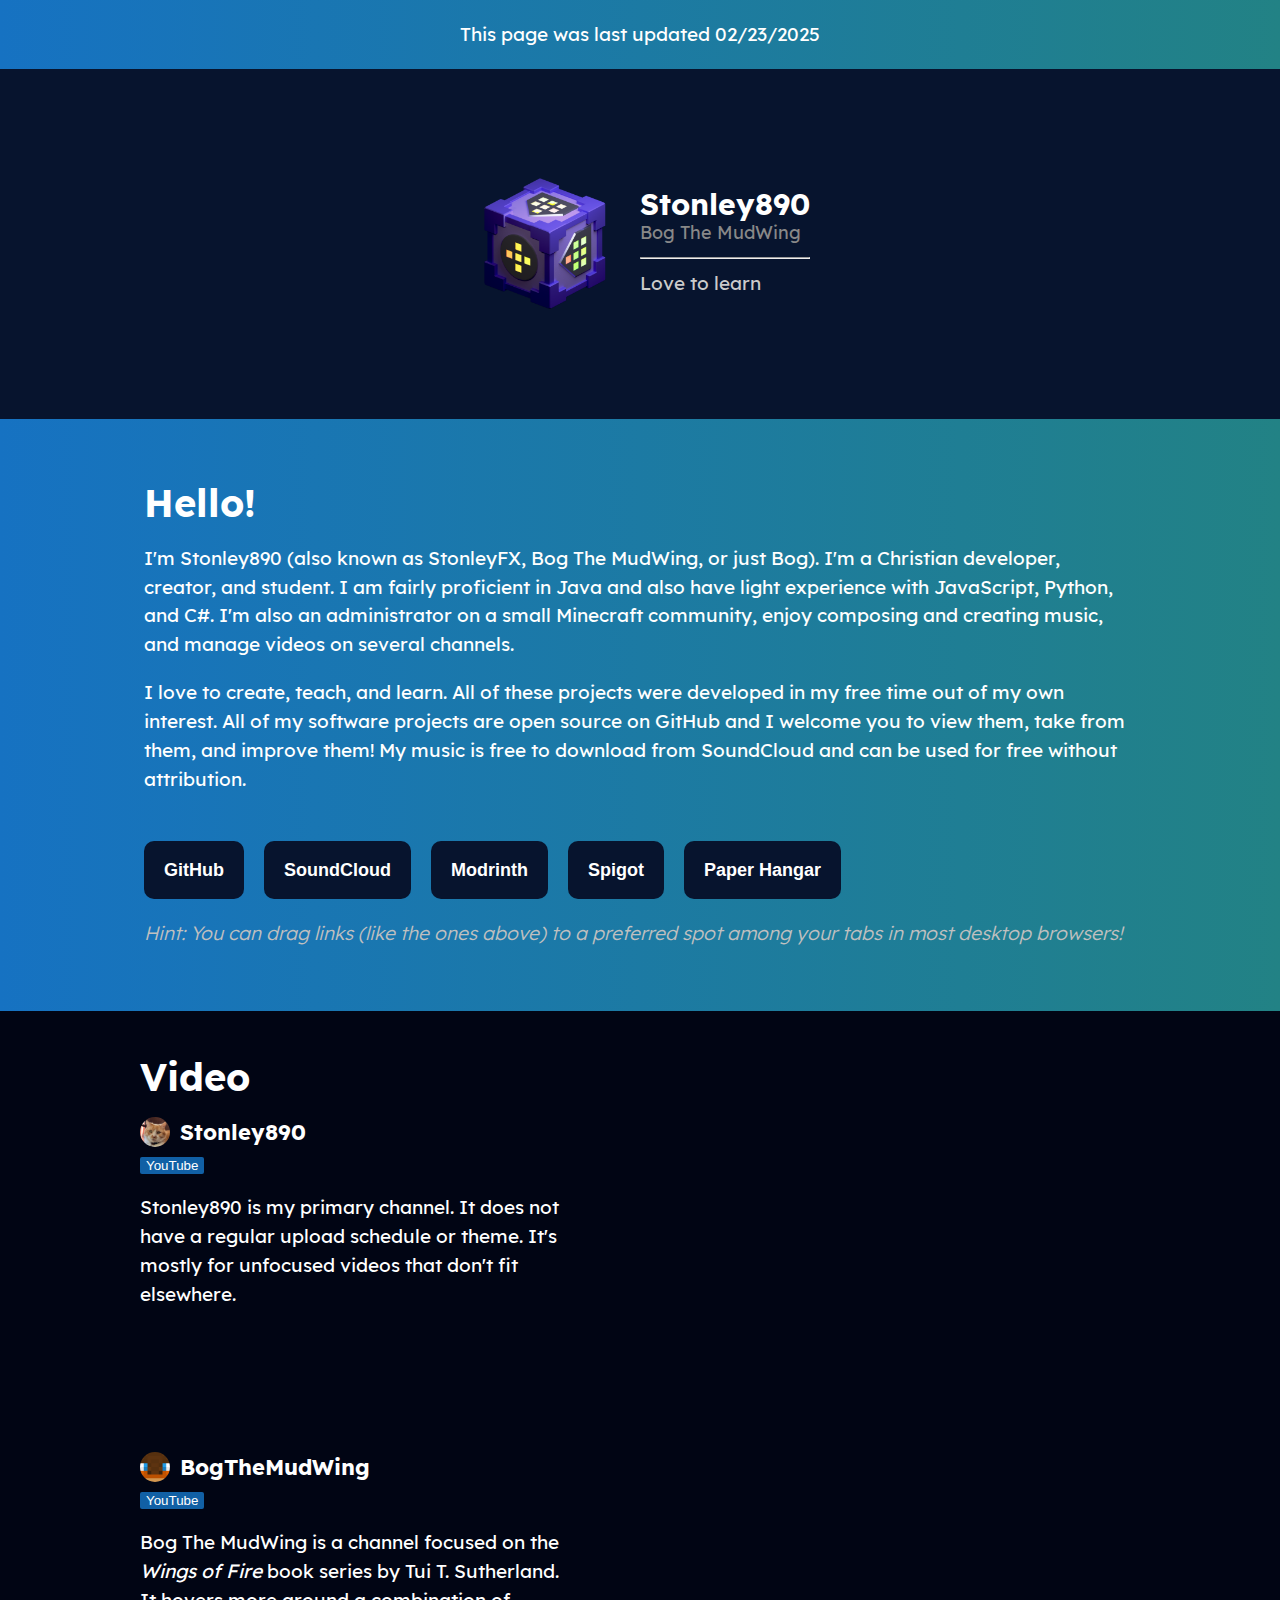
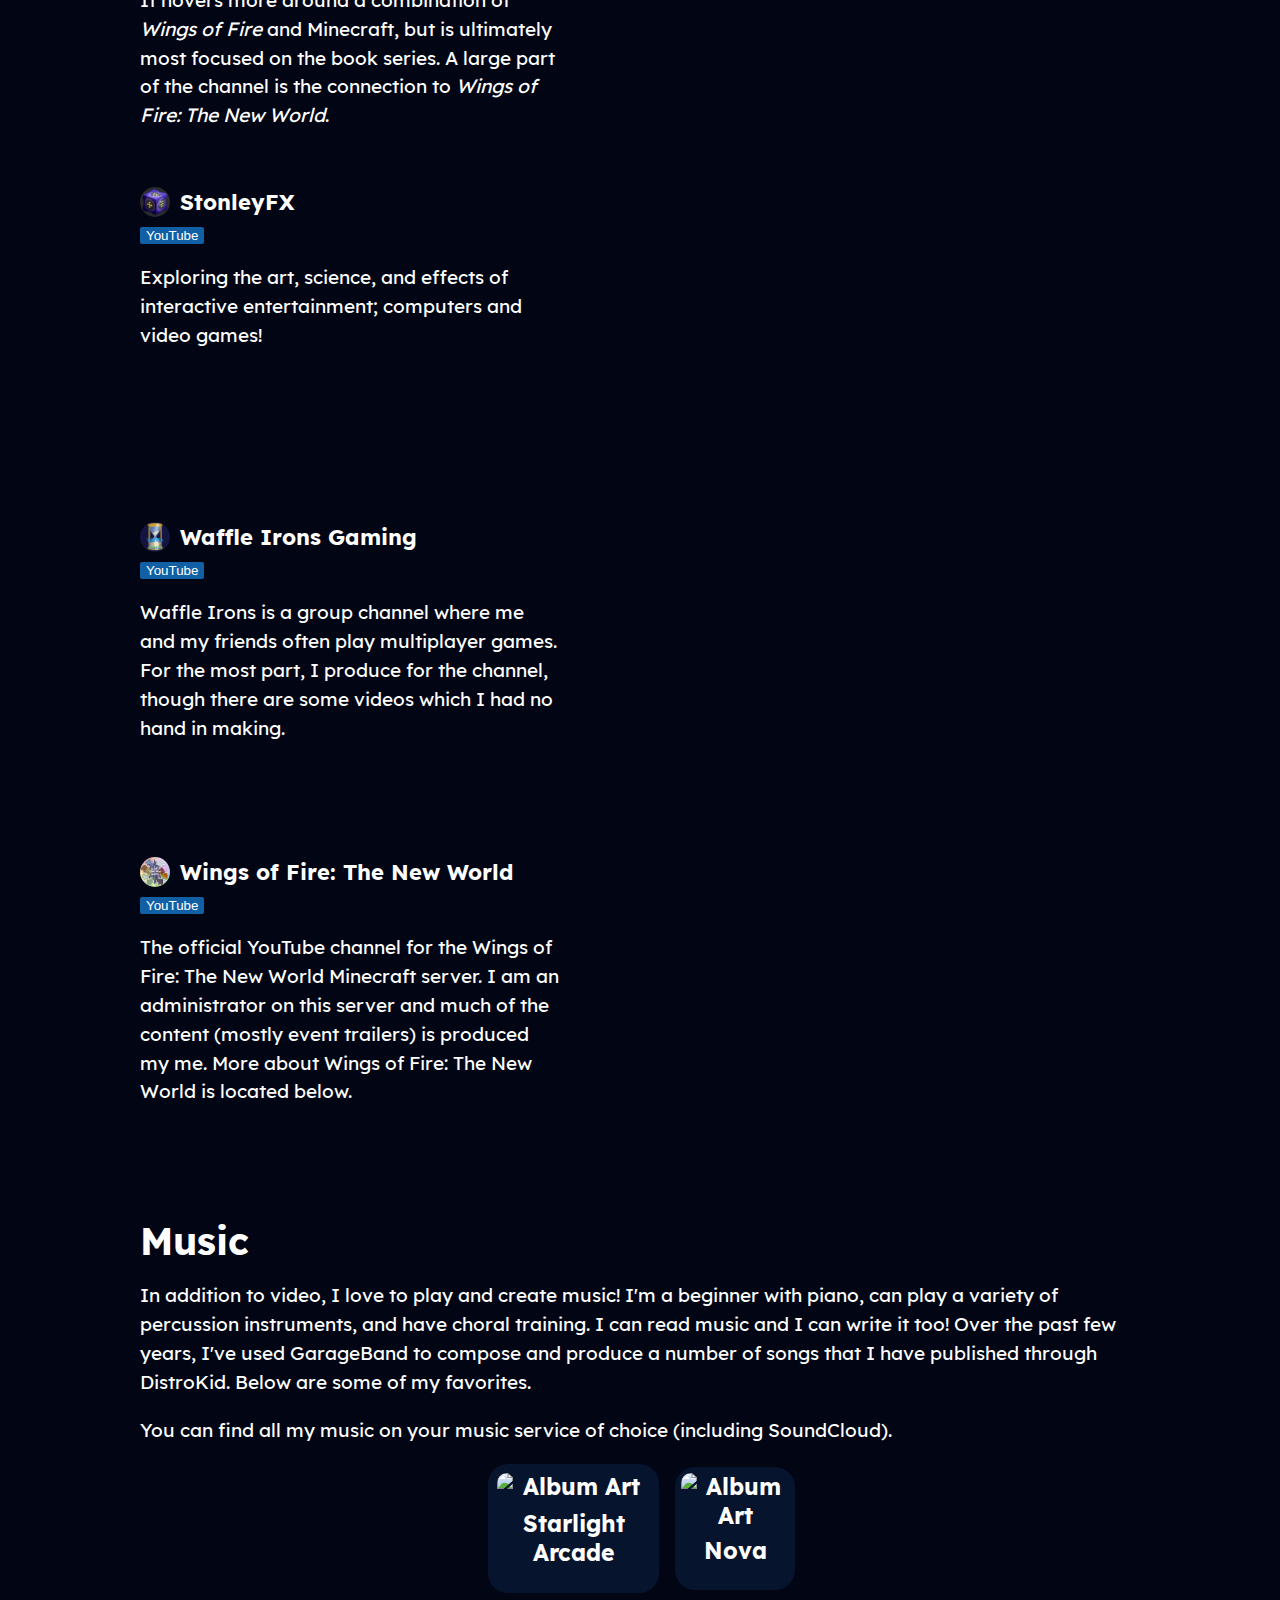
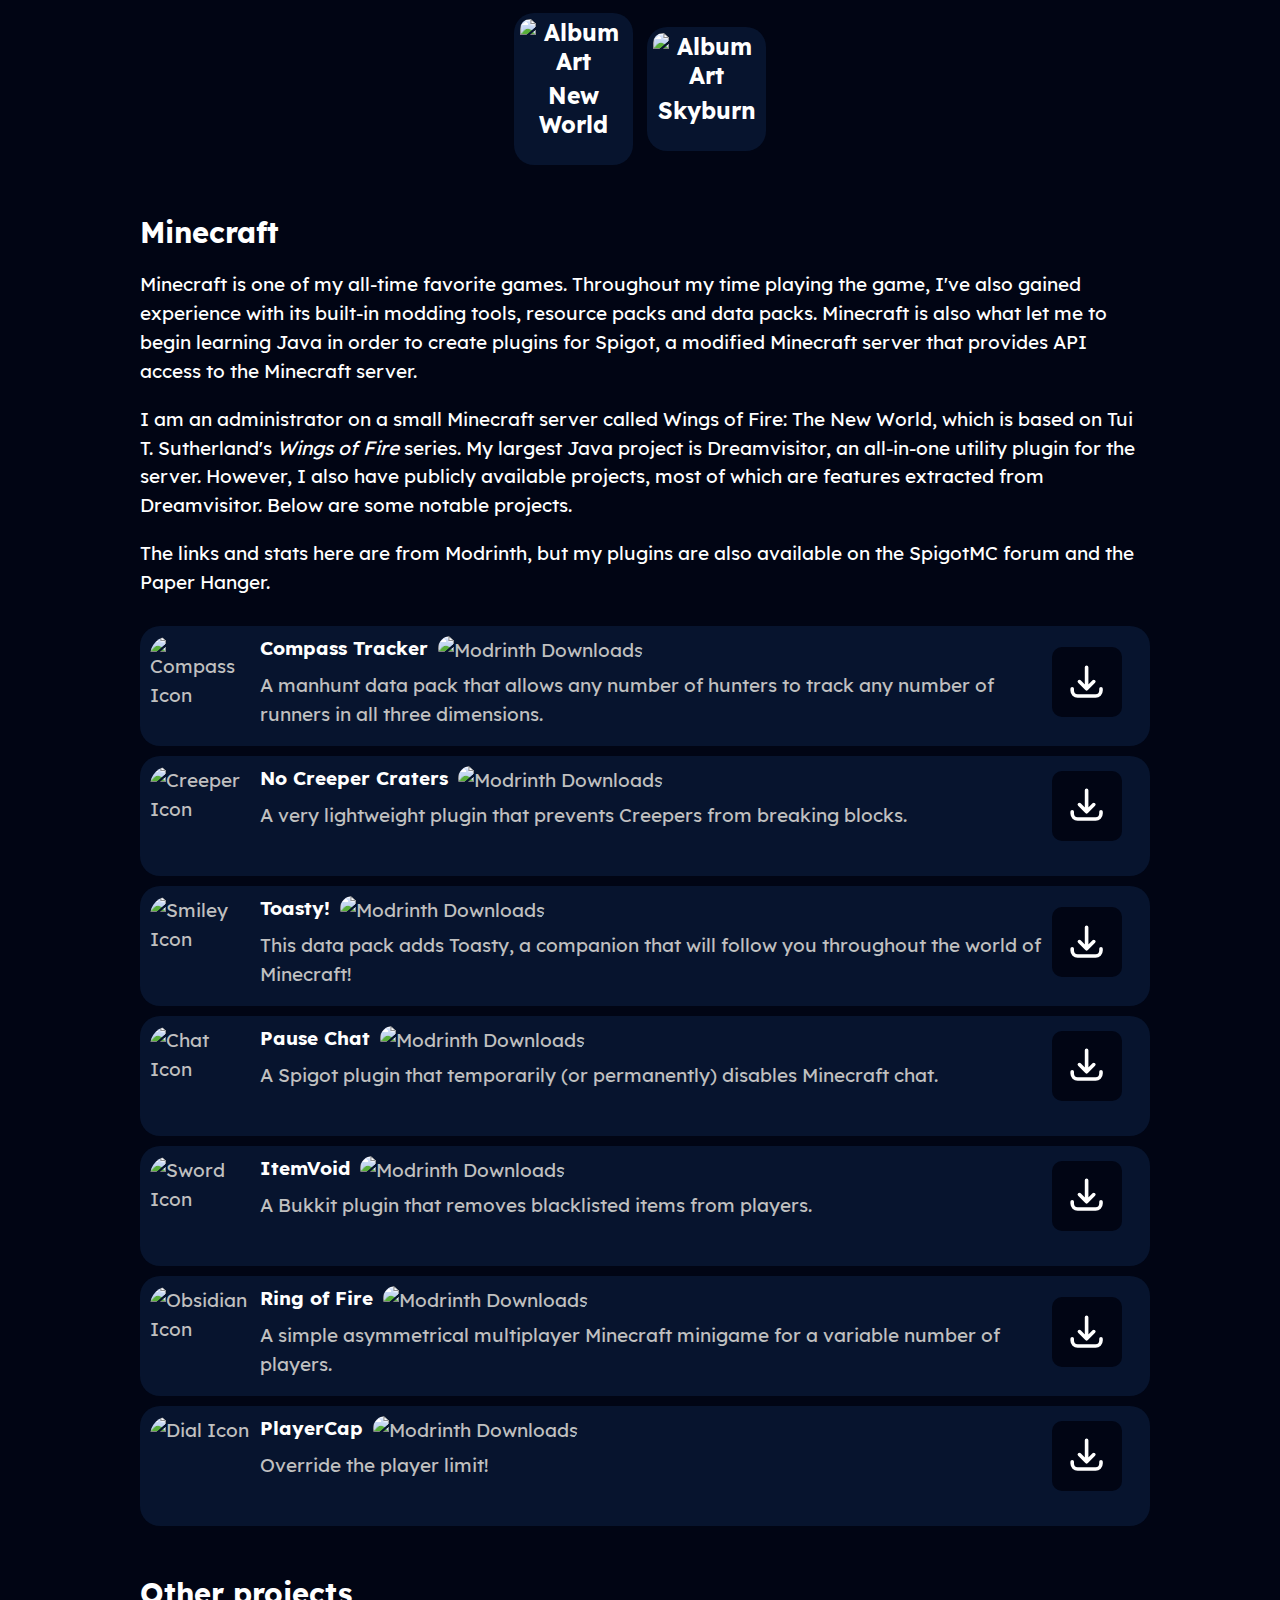
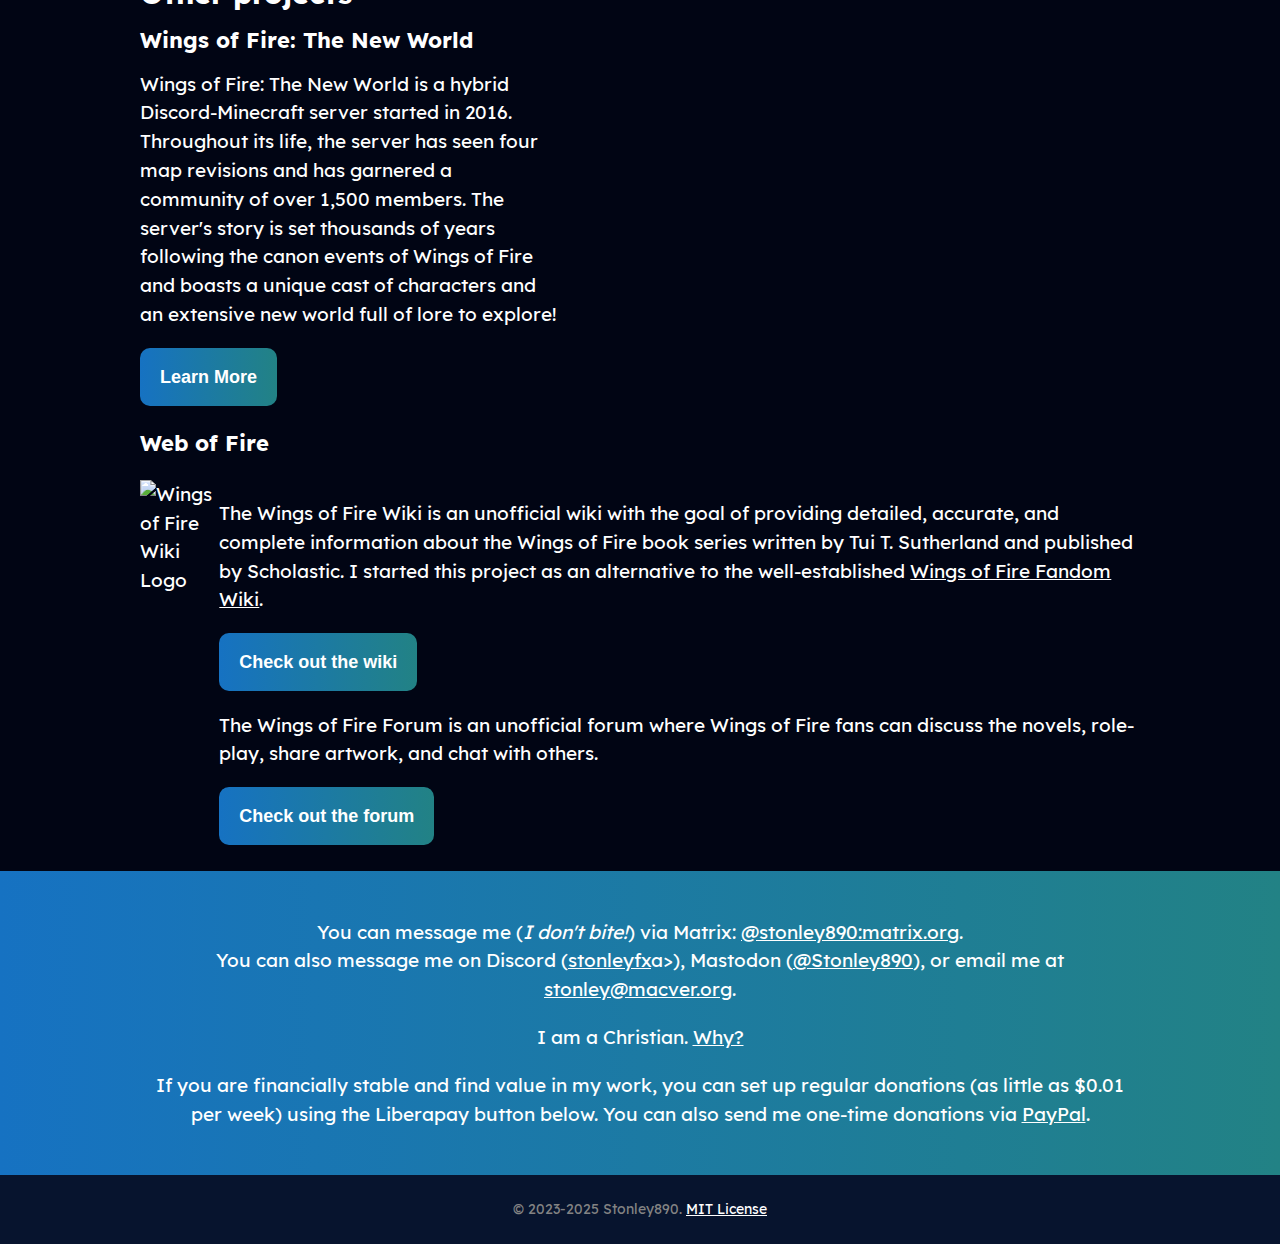
==== commit 9b1007ad: "Update last updated" ====
--- a/index.html
+++ b/index.html
@@ -12,7 +12,7 @@
 <body>
     <header>
         <nav>
-            <p style="margin: 0;">This page was last updated 12/15/2024</p>
+            <p style="margin: 0;">This page was last updated 02/23/2025</p>
         </nav>
     </header>
 
